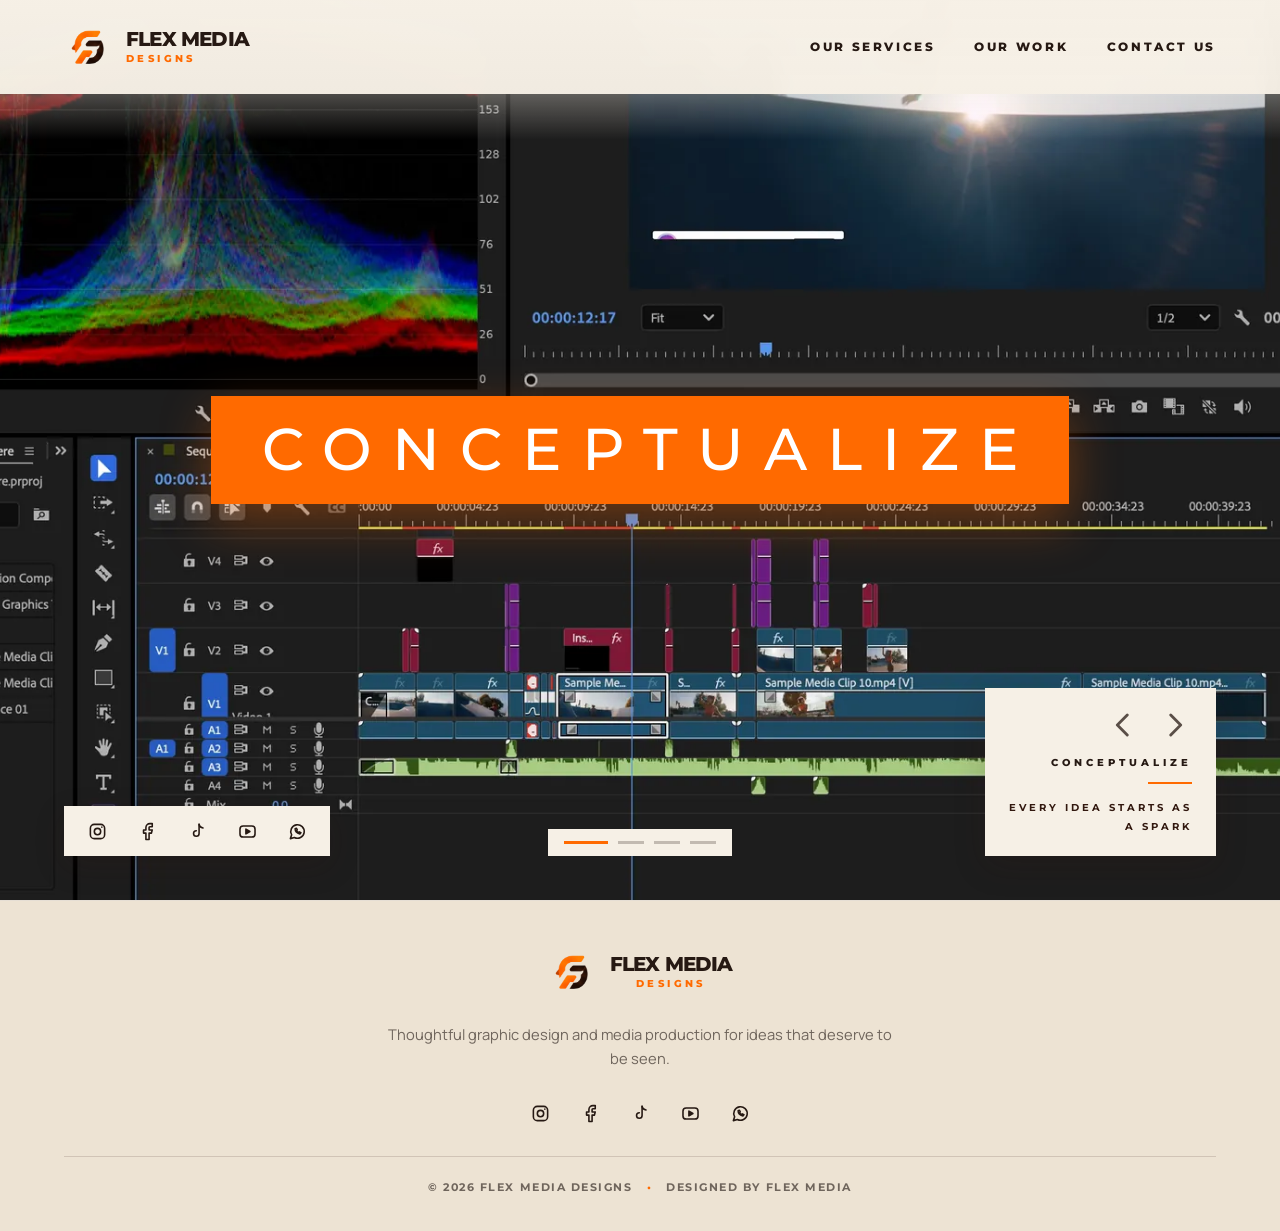
==== index.html @ 923c6bfa "Add files via upload" ====
<!doctype html>
<html lang="en"><head><meta charset="utf-8"><meta name="viewport" content="width=device-width,initial-scale=1"><meta name="theme-color" content="#14100e">
<title>FLEX MEDIA DESIGNS — Graphic Design & Media Production</title><meta name="description" content="Creative graphic design and media production by FLEX MEDIA DESIGNS. Flyers, posters, logos, packaging, video and photography."><meta property="og:title" content="FLEX MEDIA DESIGNS — Graphic Design & Media Production"><meta property="og:description" content="Creative graphic design and media production by FLEX MEDIA DESIGNS. Flyers, posters, logos, packaging, video and photography."><meta property="og:type" content="website">
<link rel="icon" href="assets/images/flex-media-logo.webp" type="image/webp">
<link rel="preconnect" href="https://fonts.googleapis.com"><link rel="preconnect" href="https://fonts.gstatic.com" crossorigin>
<link href="https://fonts.googleapis.com/css2?family=Manrope:wght@300;400;600;700&family=Montserrat:wght@300;500;600;700;800;900&display=swap" rel="stylesheet">
<link rel="stylesheet" href="css/site.css"></head><body>
<header class="site-header"><a class="brand" href="index.html" aria-label="FLEX MEDIA DESIGNS home"><img src="assets/images/flex-media-logo.webp" alt="" width="50" height="50"><span class="brand-name">Flex Media<b>Designs</b></span></a>
<button class="burger" aria-label="Menu" aria-expanded="false"><span></span><span></span><span></span></button><nav class="nav" aria-label="Main"><a href="our-services.html">Our Services</a><a href="our-work.html">Our Work</a><a href="contact-us.html">Contact Us</a></nav></header>
<main><section class="hero" aria-label="Welcome">
<div class="word-wrap"><h1 class="word">CONCEPTUALIZE</h1></div>
<div class="socials"><a href="https://www.instagram.com/salasia769/" target="_blank" rel="noopener noreferrer" aria-label="Instagram"><svg viewBox="0 0 24 24" fill="none" stroke="currentColor" stroke-width="2" stroke-linecap="round" stroke-linejoin="round"><rect x="3" y="3" width="18" height="18" rx="5"/><circle cx="12" cy="12" r="4"/><circle cx="17.5" cy="6.5" r="1" fill="currentColor" stroke="none"/></svg></a><a href="https://www.facebook.com/share/1G5sG8GXUS/" target="_blank" rel="noopener noreferrer" aria-label="Facebook"><svg viewBox="0 0 24 24" fill="none" stroke="currentColor" stroke-width="2" stroke-linecap="round" stroke-linejoin="round"><path d="M18 2h-3a5 5 0 0 0-5 5v3H7v4h3v8h4v-8h3l1-4h-4V7a1 1 0 0 1 1-1h3z"/></svg></a><a href="https://www.tiktok.com/@thee_flexor" target="_blank" rel="noopener noreferrer" aria-label="TikTok"><svg viewBox="0 0 24 24" fill="none" stroke="currentColor" stroke-width="2" stroke-linecap="round" stroke-linejoin="round"><path d="M14 3v11.5a3.5 3.5 0 1 1-3.5-3.5"/><path d="M14 3c.4 2.6 2.1 4.2 5 4.5"/></svg></a><a href="https://youtube.com/@flexmedia_ke" target="_blank" rel="noopener noreferrer" aria-label="YouTube"><svg viewBox="0 0 24 24" fill="none" stroke="currentColor" stroke-width="2" stroke-linecap="round" stroke-linejoin="round"><rect x="2.5" y="5" width="19" height="14" rx="4"/><path d="M10 9l5 3-5 3z" fill="currentColor"/></svg></a><a href="https://wa.me/254724660864" target="_blank" rel="noopener noreferrer" aria-label="WhatsApp"><svg viewBox="0 0 24 24" fill="none" stroke="currentColor" stroke-width="2" stroke-linecap="round" stroke-linejoin="round"><path d="M3 21l1.6-4.8A8.5 8.5 0 1 1 8 19.5z"/><path d="M9 8.5c0 3 2.5 5.5 6 6.5l1.3-1.5-2-1-1 .8c-1-.4-2-1.4-2.4-2.4l.8-1-1-2z"/></svg></a></div><div class="dots" aria-hidden="true"></div>
<div class="hero-cap"><div class="arrows"><button id="prev" aria-label="Previous"><svg viewBox="0 0 24 24" fill="none" stroke="currentColor" stroke-width="2" stroke-linecap="round" stroke-linejoin="round"><path d="M15 5l-7 7 7 7"/></svg></button><button id="next" aria-label="Next"><svg viewBox="0 0 24 24" fill="none" stroke="currentColor" stroke-width="2" stroke-linecap="round" stroke-linejoin="round"><path d="M9 5l7 7-7 7"/></svg></button></div>
<small id="cur">CONCEPTUALIZE</small><hr><p id="tag">Every idea starts as a spark</p></div></section></main>
<footer class="site-footer"><a class="brand" href="index.html"><img src="assets/images/flex-media-logo.webp" alt="" width="50" height="50"><span class="brand-name">Flex Media<b>Designs</b></span></a>
<p>Thoughtful graphic design and media production for ideas that deserve to be seen.</p><div class="socials"><a href="https://www.instagram.com/salasia769/" target="_blank" rel="noopener noreferrer" aria-label="Instagram"><svg viewBox="0 0 24 24" fill="none" stroke="currentColor" stroke-width="2" stroke-linecap="round" stroke-linejoin="round"><rect x="3" y="3" width="18" height="18" rx="5"/><circle cx="12" cy="12" r="4"/><circle cx="17.5" cy="6.5" r="1" fill="currentColor" stroke="none"/></svg></a><a href="https://www.facebook.com/share/1G5sG8GXUS/" target="_blank" rel="noopener noreferrer" aria-label="Facebook"><svg viewBox="0 0 24 24" fill="none" stroke="currentColor" stroke-width="2" stroke-linecap="round" stroke-linejoin="round"><path d="M18 2h-3a5 5 0 0 0-5 5v3H7v4h3v8h4v-8h3l1-4h-4V7a1 1 0 0 1 1-1h3z"/></svg></a><a href="https://www.tiktok.com/@thee_flexor" target="_blank" rel="noopener noreferrer" aria-label="TikTok"><svg viewBox="0 0 24 24" fill="none" stroke="currentColor" stroke-width="2" stroke-linecap="round" stroke-linejoin="round"><path d="M14 3v11.5a3.5 3.5 0 1 1-3.5-3.5"/><path d="M14 3c.4 2.6 2.1 4.2 5 4.5"/></svg></a><a href="https://youtube.com/@flexmedia_ke" target="_blank" rel="noopener noreferrer" aria-label="YouTube"><svg viewBox="0 0 24 24" fill="none" stroke="currentColor" stroke-width="2" stroke-linecap="round" stroke-linejoin="round"><rect x="2.5" y="5" width="19" height="14" rx="4"/><path d="M10 9l5 3-5 3z" fill="currentColor"/></svg></a><a href="https://wa.me/254724660864" target="_blank" rel="noopener noreferrer" aria-label="WhatsApp"><svg viewBox="0 0 24 24" fill="none" stroke="currentColor" stroke-width="2" stroke-linecap="round" stroke-linejoin="round"><path d="M3 21l1.6-4.8A8.5 8.5 0 1 1 8 19.5z"/><path d="M9 8.5c0 3 2.5 5.5 6 6.5l1.3-1.5-2-1-1 .8c-1-.4-2-1.4-2.4-2.4l.8-1-1-2z"/></svg></a></div>
<div class="fb"><span>© <span id="yr"></span> FLEX MEDIA DESIGNS</span><span>Designed By FLEX MEDIA</span></div></footer>
<script src="js/work-config.js"></script><script src="js/hero-config.js"></script><script src="js/site.js"></script></body></html>
---- css/site.css ----
/* FLEX MEDIA DESIGNS - cream theme. Colours and fonts are the variables just below. */
:root{--orange:#FF6A00;--cream:#F6F0E6;--cream2:#EDE3D3;--soft:#FFFDF8;--ink:#261913;--brown:#32180F;--muted:#6f655c;--border:#E5DED4;--dark:#1C100C;
--font:Montserrat,Manrope,"Segoe UI",Arial,sans-serif;--body:Manrope,"Segoe UI",Arial,sans-serif;--pad:clamp(20px,5vw,72px)}
*{box-sizing:border-box;margin:0;padding:0}html{scroll-behavior:smooth;-webkit-text-size-adjust:100%}
body{font-family:var(--body);background:var(--cream);color:var(--ink);line-height:1.6;overflow-x:hidden}
img{display:block;max-width:100%}a{color:inherit;text-decoration:none}button{font:inherit;cursor:pointer}
:focus-visible{outline:2px solid var(--orange);outline-offset:3px}
/* header */
.site-header{position:fixed;inset:0 0 auto 0;z-index:80;display:flex;align-items:center;justify-content:space-between;padding:22px var(--pad);background:rgba(246,240,230,.97);backdrop-filter:blur(10px);transition:padding .35s,box-shadow .35s}
.site-header::before{content:"";position:absolute;inset:0 0 -46px;background:linear-gradient(rgba(246,240,230,.94),rgba(246,240,230,0));z-index:-1;pointer-events:none;transition:opacity .3s}
.site-header.scrolled{padding-block:14px;box-shadow:0 6px 24px rgba(50,24,15,.12)}
.brand{display:inline-flex;align-items:center;gap:12px}.brand img{width:50px;height:50px;object-fit:contain}
.brand-name{font:800 20px/1.05 var(--font);letter-spacing:-.04em;text-transform:uppercase;color:var(--ink)}.brand-name b{color:var(--orange);display:block;font-weight:800;letter-spacing:.34em;font-size:10px;margin-top:4px}
.nav{display:flex;gap:clamp(18px,3vw,44px)}
.nav a{font:800 12px/1 var(--font);letter-spacing:.22em;text-transform:uppercase;padding:8px 0;position:relative;color:var(--ink)}
.nav a::after{content:"";position:absolute;left:0;bottom:0;height:2px;width:0;background:var(--orange);transition:width .3s}
.nav a:hover::after,.nav a.on::after{width:100%}.nav a.on{color:var(--orange)}
.burger{display:none;background:none;border:0;width:44px;height:44px;position:relative;z-index:95}
.burger span{position:absolute;left:10px;right:10px;height:2px;background:var(--ink);transition:.3s}.burger span:nth-child(1){top:16px}.burger span:nth-child(2){top:22px}.burger span:nth-child(3){top:28px}
.menu-open .burger span:nth-child(1){top:22px;transform:rotate(45deg)}.menu-open .burger span:nth-child(2){opacity:0}.menu-open .burger span:nth-child(3){top:22px;transform:rotate(-45deg)}
/* hero */
.hero{position:relative;height:100vh;height:100svh;min-height:520px;overflow:hidden;background:var(--cream2)}
.slide{position:absolute;inset:0;background-size:cover;background-position:center;opacity:0;transform:scale(1.08);transition:opacity 1.4s ease,transform 9s ease-out}
.slide.on{opacity:1;transform:scale(1)}
.word-wrap{position:absolute;inset:0;display:grid;place-items:center;z-index:5;pointer-events:none;padding:0 var(--pad)}
.word{background:var(--orange);color:#fff;font:500 clamp(1.25rem,5.2vw,3.7rem)/1 var(--font);letter-spacing:.34em;padding:.42em .5em .42em .85em;text-transform:uppercase;box-shadow:0 18px 50px rgba(255,106,0,.35);animation:wordIn .9s cubic-bezier(.2,.8,.2,1) both;max-width:100%}
@keyframes wordIn{from{opacity:0;transform:translateY(24px)}to{opacity:1;transform:none}}
.hero-cap{position:absolute;right:var(--pad);bottom:44px;z-index:6;text-align:right;max-width:280px;background:var(--cream);padding:20px 24px;box-shadow:0 10px 30px rgba(50,24,15,.18)}
.arrows{display:flex;gap:18px;justify-content:flex-end;margin-bottom:16px}.arrows button{background:none;border:0;color:var(--ink);width:34px;height:34px;opacity:.75;transition:.2s}.arrows button:hover{opacity:1;color:var(--orange);transform:scale(1.15)}
.hero-cap small{display:block;font:800 10px/1 var(--font);letter-spacing:.4em;color:var(--ink);text-transform:uppercase}
.hero-cap hr{width:44px;border:0;border-top:2px solid var(--orange);margin:14px 0 14px auto}.hero-cap p{font:700 10px/1.9 var(--font);letter-spacing:.3em;text-transform:uppercase;color:var(--brown)}
.socials{display:flex;gap:16px;align-items:center}.socials a{width:34px;height:34px;display:grid;place-items:center;border-radius:50%;color:var(--ink);transition:.25s}.socials a:hover{color:var(--orange);transform:translateY(-3px)}.socials svg{width:19px;height:19px}
.hero .socials{position:absolute;left:var(--pad);bottom:44px;z-index:6;background:var(--cream);padding:8px 16px;box-shadow:0 10px 30px rgba(50,24,15,.18)}
.dots{position:absolute;left:50%;bottom:44px;transform:translateX(-50%);display:flex;gap:10px;z-index:6;background:var(--cream);padding:12px 16px}.dots i{width:26px;height:3px;background:rgba(38,25,19,.25);transition:.4s}.dots i.on{background:var(--orange);width:44px}
/* inner pages */
.page-hero{padding:170px var(--pad) 70px;background:radial-gradient(900px 400px at 85% 0,rgba(255,106,0,.16),transparent 70%),linear-gradient(180deg,var(--cream2),var(--cream))}
.eyebrow{font:800 11px/1 var(--font);letter-spacing:.34em;color:var(--orange);text-transform:uppercase;margin-bottom:18px;display:block}
h1,h2,h3{font-family:var(--font);text-transform:uppercase;letter-spacing:-.02em;line-height:1.05;color:var(--ink)}
.page-hero h1{font-size:clamp(2.3rem,6vw,4.6rem);font-weight:800}.page-hero h1::after,.rule::after{content:"";display:block;width:70px;height:3px;background:var(--orange);margin-top:22px}
.page-hero p{max-width:640px;margin-top:22px;font-size:clamp(1rem,1.6vw,1.25rem);font-weight:400;color:var(--muted)}
.section{padding:70px var(--pad)}
.btn{display:inline-flex;align-items:center;gap:10px;background:var(--orange);color:#fff;border:2px solid var(--orange);font:800 12px/1 var(--font);letter-spacing:.14em;text-transform:uppercase;padding:16px 26px;transition:.25s;position:relative}
.btn:hover{background:var(--brown);border-color:var(--brown);color:#fff;transform:translateY(-2px);box-shadow:0 10px 26px rgba(50,24,15,.25)}.btn.ghost{background:transparent;border-color:var(--ink);color:var(--ink)}.btn.ghost:hover{border-color:var(--orange);color:var(--orange);background:transparent;box-shadow:none}
/* services */
.svc-grid{display:grid;grid-template-columns:repeat(auto-fill,minmax(290px,1fr));gap:26px;max-width:1300px;margin:0 auto}
.svc{background:var(--soft);border:1px solid var(--border);overflow:hidden;display:flex;flex-direction:column;transition:.35s;box-shadow:0 6px 18px rgba(50,24,15,.06)}.svc:hover{transform:translateY(-8px);border-color:var(--orange);box-shadow:0 24px 46px rgba(50,24,15,.16)}
.svc .ph{aspect-ratio:4/3;overflow:hidden;position:relative;background:var(--cream2)}.svc .ph img{width:100%;height:100%;object-fit:cover;object-position:top;transition:.7s}.svc:hover .ph img{transform:scale(1.07)}
.svc .no{position:absolute;left:0;top:0;background:var(--orange);color:#fff;font:800 12px/1 var(--font);letter-spacing:.1em;padding:10px 14px}
.svc .bd{padding:24px 24px 26px;display:flex;flex-direction:column;gap:10px;flex:1}.svc h3{font-size:1.15rem;font-weight:800}.svc p{color:var(--muted);font-size:.95rem;flex:1}
.svc a.more{font:800 11px/1 var(--font);letter-spacing:.2em;text-transform:uppercase;color:var(--orange);margin-top:8px}.svc a.more:hover{color:var(--brown)}
.cta-band{margin:30px var(--pad) 80px;padding:46px;background:linear-gradient(120deg,var(--orange),#c24a00);display:flex;gap:24px;justify-content:space-between;align-items:center;flex-wrap:wrap;max-width:1300px;margin-inline:auto}
.cta-band h2{font-size:clamp(1.4rem,3vw,2.2rem);color:#fff}.cta-band .btn{background:var(--cream);border-color:var(--cream);color:var(--orange)}.cta-band .btn:hover{background:var(--brown);border-color:var(--brown);color:#fff}
/* work panels (text sits on photos, so it stays light) */
.panels{--s:6vw;display:flex;height:100vh;height:100svh;min-height:560px;max-height:820px;background:var(--cream);overflow:hidden}
.panel{position:relative;flex:none;width:calc((100% + 3 * var(--s)) / 4);margin-left:calc(-1 * var(--s));overflow:hidden;clip-path:polygon(var(--s) 0,100% 0,calc(100% - var(--s)) 100%,0 100%);display:flex;flex-direction:column;justify-content:flex-end;padding:0 calc(var(--s) + 14px) 40px 34px;color:var(--ink)}
.panel:first-child{margin-left:0;clip-path:polygon(0 0,100% 0,calc(100% - var(--s)) 100%,0 100%)}.panel:last-child{clip-path:polygon(var(--s) 0,100% 0,100% 100%,0 100%)}
.panel .bg{position:absolute;inset:-2%;background-size:cover;background-position:center top;transition:transform .9s}.panel:hover .bg{transform:scale(1.08)}
.panel::after{content:"";position:absolute;left:0;right:0;bottom:0;height:255px;background:var(--cream)}
.panel>*:not(.bg){position:relative;z-index:2}.panel h2{color:var(--ink);font-weight:900;font-size:clamp(1.5rem,3.3vw,3rem);letter-spacing:-.06em;line-height:.95}
.panel .cnt{font:700 11px/1 var(--font);letter-spacing:.26em;color:#c24a00;text-transform:uppercase;margin:12px 0 18px}.panel .btn{align-self:flex-start;padding:15px 22px}
.work-intro{max-width:900px;margin:0 auto;padding:80px var(--pad)}.work-intro h2{font-size:clamp(2rem,4vw,3rem)}.work-intro p{font-size:clamp(1.15rem,2.2vw,1.7rem);font-weight:400;margin-top:34px;color:var(--brown);line-height:1.5}
/* gallery */
.chips{display:flex;gap:10px;flex-wrap:wrap;max-width:1400px;margin:0 auto 34px}.chips button{background:var(--soft);color:var(--ink);border:1.5px solid var(--border);padding:11px 20px;font:800 11px/1 var(--font);letter-spacing:.16em;text-transform:uppercase;transition:.25s}
.chips button:hover{border-color:var(--orange);color:var(--orange)}.chips button.on{background:var(--orange);border-color:var(--orange);color:#fff}
.masonry{columns:4 260px;column-gap:20px;max-width:1400px;margin:0 auto}.tile{break-inside:avoid;margin-bottom:20px;position:relative;overflow:hidden;cursor:zoom-in;background:var(--soft);border:0;display:block;width:100%;padding:0;text-align:left;animation:fade .6s both;box-shadow:0 6px 18px rgba(50,24,15,.1)}
@keyframes fade{from{opacity:0;transform:translateY(18px)}to{opacity:1;transform:none}}
.tile img{width:100%;height:auto;transition:.6s}.tile:hover img{transform:scale(1.05)}
.tile .cap{position:absolute;inset:auto 0 0 0;padding:12px 16px;background:var(--cream);color:var(--ink);font:800 11px/1.3 var(--font);letter-spacing:.1em;text-transform:uppercase;opacity:0;transform:translateY(10px);transition:.35s}.tile:hover .cap,.tile:focus-visible .cap{opacity:1;transform:none}.cap em{display:block;color:var(--orange);font-style:normal;font-size:9px;letter-spacing:.24em;margin-top:5px}
.empty{text-align:center;color:var(--muted);padding:60px 0}
.lb{position:fixed;inset:0;z-index:200;background:rgba(246,240,230,.97);display:none;align-items:center;justify-content:center;flex-direction:column;padding:60px 16px 30px}.lb.open{display:flex}
.lb img{max-width:min(94vw,1100px);max-height:76vh;object-fit:contain;box-shadow:0 20px 60px rgba(50,24,15,.3)}.lb .t{margin-top:18px;text-align:center;font:800 13px/1.4 var(--font);letter-spacing:.14em;text-transform:uppercase;color:var(--ink)}.lb .t em{display:block;color:var(--orange);font-style:normal;font-size:10px;letter-spacing:.28em;margin-top:6px}
.lb button{position:absolute;background:var(--ink);border:0;color:#fff;width:48px;height:48px;font-size:26px;transition:.2s}.lb button:hover{background:var(--orange)}.lb .x{top:14px;right:14px}.lb .pv{left:14px;top:50%}.lb .nx{right:14px;top:50%}.lb .ord{margin-top:16px;position:static;width:auto;height:auto;padding:14px 22px;background:var(--orange);color:#fff;font:800 11px/1 var(--font);letter-spacing:.14em;text-transform:uppercase}
/* contact */
.contact{display:grid;grid-template-columns:minmax(0,5fr) minmax(0,7fr);gap:clamp(28px,5vw,70px);max-width:1250px;margin:0 auto}
.info{display:grid;gap:16px;align-content:start}.card{display:flex;gap:18px;align-items:center;padding:22px;background:var(--soft);border:1px solid var(--border);transition:.3s;box-shadow:0 6px 18px rgba(50,24,15,.05)}a.card:hover{border-color:var(--orange);transform:translateX(6px)}
.card .ic{flex:none;width:48px;height:48px;background:var(--orange);color:#fff;display:grid;place-items:center}.card svg{width:22px;height:22px}.card small{display:block;font:800 10px/1 var(--font);letter-spacing:.26em;color:var(--orange);text-transform:uppercase;margin-bottom:6px}.card b{font:700 .95rem var(--font);overflow-wrap:anywhere;color:var(--ink)}
.form{background:var(--soft);border:1px solid var(--border);padding:clamp(22px,4vw,44px);display:grid;gap:20px;box-shadow:0 14px 40px rgba(50,24,15,.08)}
.l{font:800 11px/1 var(--font);letter-spacing:.2em;text-transform:uppercase;color:var(--ink);display:block;margin-bottom:9px}
.form input[type=text],.form input[type=email],.form input[type=tel],.form textarea{width:100%;background:#fff;border:1.5px solid var(--border);color:var(--ink);padding:15px 16px;font:inherit;transition:.25s}.form input:focus,.form textarea:focus{border-color:var(--orange);outline:0;box-shadow:0 0 0 3px rgba(255,106,0,.18)}
.two{display:grid;grid-template-columns:1fr 1fr;gap:18px}.sv{display:flex;flex-wrap:wrap;gap:9px}.sv label{cursor:pointer}.sv input{position:absolute;opacity:0}
.sv span{display:block;padding:10px 15px;border:1.5px solid var(--border);background:#fff;color:var(--ink);font:700 11px/1.2 var(--font);letter-spacing:.06em;transition:.2s}.sv input:checked+span{background:var(--orange);border-color:var(--orange);color:#fff}.sv input:focus-visible+span{outline:2px solid var(--ink)}.sv span:hover{border-color:var(--orange)}
.actions{display:flex;gap:12px;flex-wrap:wrap}.status{min-height:1.4em;font-size:.9rem;color:#c24a00;font-weight:700}.note{font-size:.85rem;color:var(--muted)}
.sub{font-size:clamp(1.3rem,2.4vw,1.8rem);margin:0 0 22px}.sub::after{content:"";display:block;width:50px;height:3px;background:var(--orange);margin-top:14px}
.cgrid{display:grid;grid-template-columns:repeat(auto-fit,minmax(260px,1fr));gap:16px;max-width:1250px;margin:0 auto 56px}.cwrap{max-width:1250px;margin:0 auto}
.corr{max-width:1250px;margin:60px auto 0;padding:28px;background:var(--soft);border-left:4px solid var(--orange)}.corr h2{font-size:1.1rem;margin-bottom:8px}.corr p{color:var(--muted)}
/* footer */
.site-footer{border-top:1px solid var(--border);padding:46px var(--pad) 34px;background:var(--cream2);display:grid;gap:26px;justify-items:center;text-align:center}
.site-footer p{max-width:520px;color:var(--muted);font-size:.92rem}.fb{display:flex;gap:14px;flex-wrap:wrap;width:100%;max-width:1250px;border-top:1px solid rgba(50,24,15,.15);padding-top:22px;font:700 11px/1.6 var(--font);letter-spacing:.14em;text-transform:uppercase;color:var(--muted);justify-content:center}
.fb span+span::before{content:"•";margin-right:14px;color:var(--orange)}
.reveal{opacity:0;transform:translateY(28px);transition:.8s cubic-bezier(.2,.7,.2,1)}.reveal.in{opacity:1;transform:none}
@media(max-width:900px){
 .burger{display:block}.nav{position:fixed;inset:0;background:rgba(246,240,230,.98);flex-direction:column;justify-content:center;align-items:center;gap:30px;opacity:0;visibility:hidden;transition:.35s;z-index:90}.nav a{font-size:18px}.menu-open .nav{opacity:1;visibility:visible}
 .panels{flex-direction:column;height:auto;max-height:none}.panel,.panel:first-child,.panel:last-child{width:100%;margin:0;height:470px;clip-path:polygon(0 0,100% 0,100% calc(100% - 28px),0 100%);padding:0 24px 44px}.panel:last-child{clip-path:none;height:450px}.panel+.panel{margin-top:-28px;padding-top:28px;clip-path:polygon(0 28px,100% 0,100% calc(100% - 28px),0 100%)}.panel:last-child{clip-path:polygon(0 28px,100% 0,100% 100%,0 100%)}
 .panel::after{height:205px}
 .contact{grid-template-columns:1fr}.hero-cap{bottom:90px}.hero .socials{bottom:26px}.dots{bottom:30px;left:var(--pad);transform:none}.word{letter-spacing:.2em}
}
@media(max-width:560px){.two{grid-template-columns:1fr}.brand-name{font-size:16px}.brand img{width:42px;height:42px}.hero-cap{display:none}.masonry{columns:2 150px;column-gap:12px}.tile{margin-bottom:12px}}
@media(prefers-reduced-motion:reduce){*{animation:none!important;transition:none!important}.reveal{opacity:1;transform:none}}
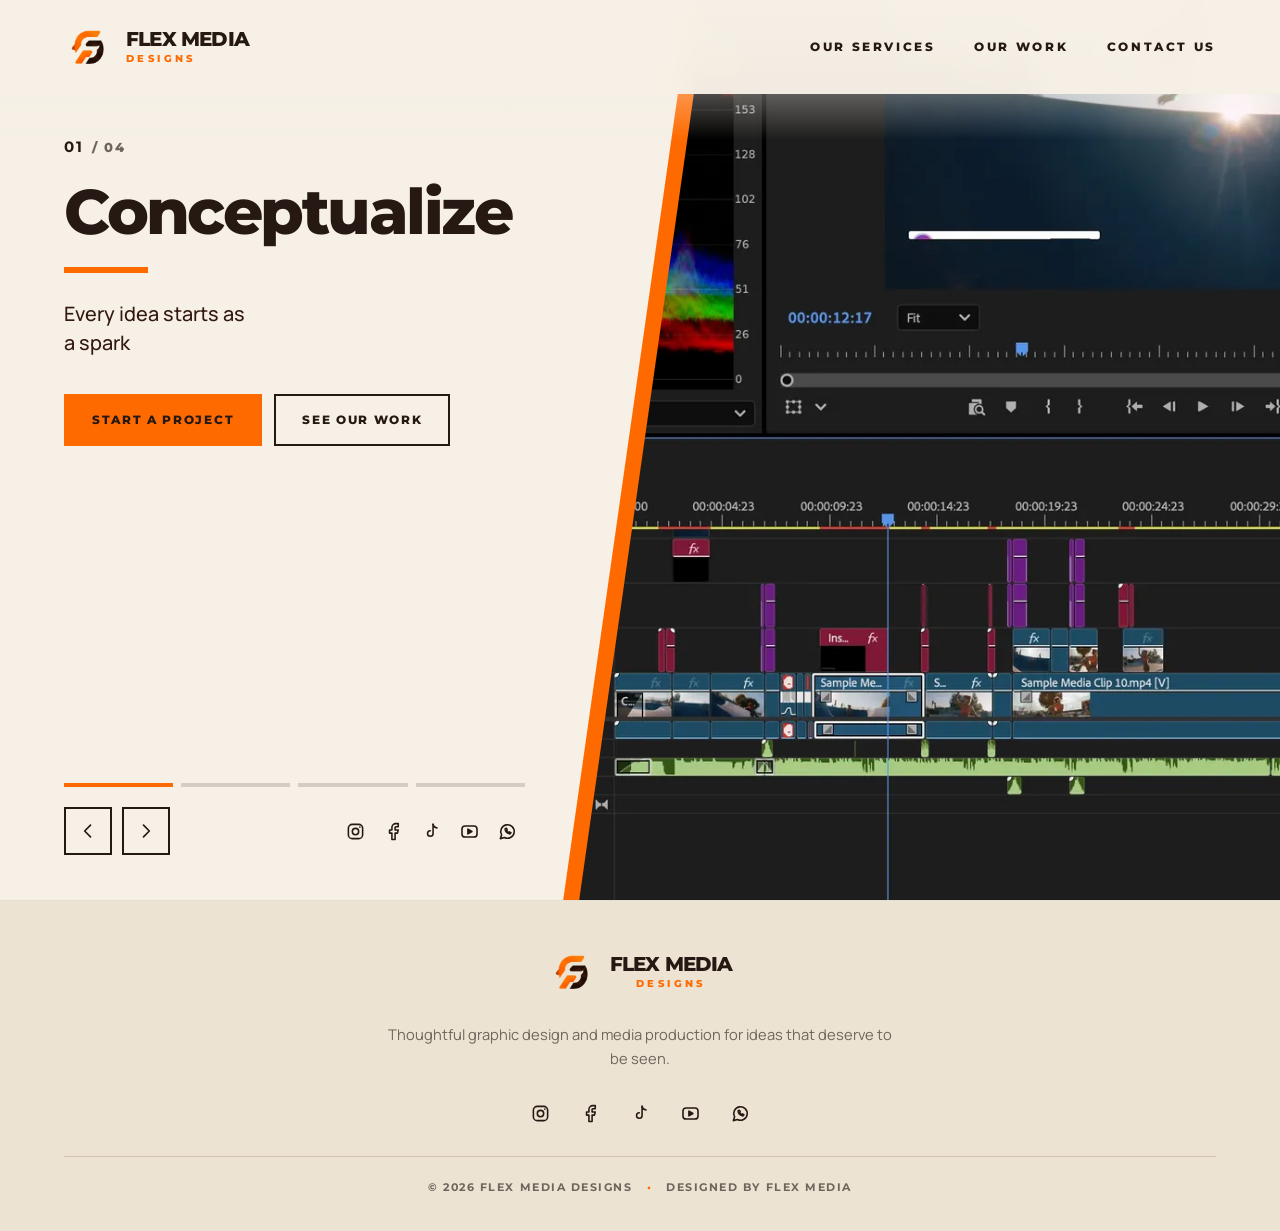
==== commit 30558fe9: "Add files via upload" ====
--- a/index.html
+++ b/index.html
@@ -4,15 +4,27 @@
 <link rel="icon" href="assets/images/flex-media-logo.webp" type="image/webp">
 <link rel="preconnect" href="https://fonts.googleapis.com"><link rel="preconnect" href="https://fonts.gstatic.com" crossorigin>
 <link href="https://fonts.googleapis.com/css2?family=Manrope:wght@300;400;600;700&family=Montserrat:wght@300;500;600;700;800;900&display=swap" rel="stylesheet">
-<link rel="stylesheet" href="css/site.css"></head><body>
+<link rel="stylesheet" href="css/site.css"><link rel="stylesheet" href="css/home.css"></head><body>
 <header class="site-header"><a class="brand" href="index.html" aria-label="FLEX MEDIA DESIGNS home"><img src="assets/images/flex-media-logo.webp" alt="" width="50" height="50"><span class="brand-name">Flex Media<b>Designs</b></span></a>
 <button class="burger" aria-label="Menu" aria-expanded="false"><span></span><span></span><span></span></button><nav class="nav" aria-label="Main"><a href="our-services.html">Our Services</a><a href="our-work.html">Our Work</a><a href="contact-us.html">Contact Us</a></nav></header>
 <main><section class="hero" aria-label="Welcome">
+<div class="edge" aria-hidden="true"></div>
+<div class="sheet">
+<div class="copy">
+<p class="count" aria-hidden="true"><b id="n">01</b><span id="t">/ 04</span></p>
 <div class="word-wrap"><h1 class="word">CONCEPTUALIZE</h1></div>
-<div class="socials"><a href="https://www.instagram.com/salasia769/" target="_blank" rel="noopener noreferrer" aria-label="Instagram"><svg viewBox="0 0 24 24" fill="none" stroke="currentColor" stroke-width="2" stroke-linecap="round" stroke-linejoin="round"><rect x="3" y="3" width="18" height="18" rx="5"/><circle cx="12" cy="12" r="4"/><circle cx="17.5" cy="6.5" r="1" fill="currentColor" stroke="none"/></svg></a><a href="https://www.facebook.com/share/1G5sG8GXUS/" target="_blank" rel="noopener noreferrer" aria-label="Facebook"><svg viewBox="0 0 24 24" fill="none" stroke="currentColor" stroke-width="2" stroke-linecap="round" stroke-linejoin="round"><path d="M18 2h-3a5 5 0 0 0-5 5v3H7v4h3v8h4v-8h3l1-4h-4V7a1 1 0 0 1 1-1h3z"/></svg></a><a href="https://www.tiktok.com/@thee_flexor" target="_blank" rel="noopener noreferrer" aria-label="TikTok"><svg viewBox="0 0 24 24" fill="none" stroke="currentColor" stroke-width="2" stroke-linecap="round" stroke-linejoin="round"><path d="M14 3v11.5a3.5 3.5 0 1 1-3.5-3.5"/><path d="M14 3c.4 2.6 2.1 4.2 5 4.5"/></svg></a><a href="https://youtube.com/@flexmedia_ke" target="_blank" rel="noopener noreferrer" aria-label="YouTube"><svg viewBox="0 0 24 24" fill="none" stroke="currentColor" stroke-width="2" stroke-linecap="round" stroke-linejoin="round"><rect x="2.5" y="5" width="19" height="14" rx="4"/><path d="M10 9l5 3-5 3z" fill="currentColor"/></svg></a><a href="https://wa.me/254724660864" target="_blank" rel="noopener noreferrer" aria-label="WhatsApp"><svg viewBox="0 0 24 24" fill="none" stroke="currentColor" stroke-width="2" stroke-linecap="round" stroke-linejoin="round"><path d="M3 21l1.6-4.8A8.5 8.5 0 1 1 8 19.5z"/><path d="M9 8.5c0 3 2.5 5.5 6 6.5l1.3-1.5-2-1-1 .8c-1-.4-2-1.4-2.4-2.4l.8-1-1-2z"/></svg></a></div><div class="dots" aria-hidden="true"></div>
-<div class="hero-cap"><div class="arrows"><button id="prev" aria-label="Previous"><svg viewBox="0 0 24 24" fill="none" stroke="currentColor" stroke-width="2" stroke-linecap="round" stroke-linejoin="round"><path d="M15 5l-7 7 7 7"/></svg></button><button id="next" aria-label="Next"><svg viewBox="0 0 24 24" fill="none" stroke="currentColor" stroke-width="2" stroke-linecap="round" stroke-linejoin="round"><path d="M9 5l7 7-7 7"/></svg></button></div>
-<small id="cur">CONCEPTUALIZE</small><hr><p id="tag">Every idea starts as a spark</p></div></section></main>
+<p id="tag">Every idea starts as a spark</p>
+<div class="cta"><a class="go" href="contact-us.html">Start a project</a><a class="go line" href="our-work.html">See our work</a></div>
+</div>
+<div class="ctrl">
+<div class="dots" aria-hidden="true"></div>
+<div class="row"><div class="arrows"><button id="prev" aria-label="Previous slide"><svg viewBox="0 0 24 24" fill="none" stroke="currentColor" stroke-width="2" stroke-linecap="round" stroke-linejoin="round"><path d="M15 5l-7 7 7 7"/></svg></button><button id="next" aria-label="Next slide"><svg viewBox="0 0 24 24" fill="none" stroke="currentColor" stroke-width="2" stroke-linecap="round" stroke-linejoin="round"><path d="M9 5l7 7-7 7"/></svg></button></div>
+<div class="socials"><a href="https://www.instagram.com/salasia769/" target="_blank" rel="noopener noreferrer" aria-label="Instagram"><svg viewBox="0 0 24 24" fill="none" stroke="currentColor" stroke-width="2" stroke-linecap="round" stroke-linejoin="round"><rect x="3" y="3" width="18" height="18" rx="5"/><circle cx="12" cy="12" r="4"/><circle cx="17.5" cy="6.5" r="1" fill="currentColor" stroke="none"/></svg></a><a href="https://www.facebook.com/share/1G5sG8GXUS/" target="_blank" rel="noopener noreferrer" aria-label="Facebook"><svg viewBox="0 0 24 24" fill="none" stroke="currentColor" stroke-width="2" stroke-linecap="round" stroke-linejoin="round"><path d="M18 2h-3a5 5 0 0 0-5 5v3H7v4h3v8h4v-8h3l1-4h-4V7a1 1 0 0 1 1-1h3z"/></svg></a><a href="https://www.tiktok.com/@thee_flexor" target="_blank" rel="noopener noreferrer" aria-label="TikTok"><svg viewBox="0 0 24 24" fill="none" stroke="currentColor" stroke-width="2" stroke-linecap="round" stroke-linejoin="round"><path d="M14 3v11.5a3.5 3.5 0 1 1-3.5-3.5"/><path d="M14 3c.4 2.6 2.1 4.2 5 4.5"/></svg></a><a href="https://youtube.com/@flexmedia_ke" target="_blank" rel="noopener noreferrer" aria-label="YouTube"><svg viewBox="0 0 24 24" fill="none" stroke="currentColor" stroke-width="2" stroke-linecap="round" stroke-linejoin="round"><rect x="2.5" y="5" width="19" height="14" rx="4"/><path d="M10 9l5 3-5 3z" fill="currentColor"/></svg></a><a href="https://wa.me/254724660864" target="_blank" rel="noopener noreferrer" aria-label="WhatsApp"><svg viewBox="0 0 24 24" fill="none" stroke="currentColor" stroke-width="2" stroke-linecap="round" stroke-linejoin="round"><path d="M3 21l1.6-4.8A8.5 8.5 0 1 1 8 19.5z"/><path d="M9 8.5c0 3 2.5 5.5 6 6.5l1.3-1.5-2-1-1 .8c-1-.4-2-1.4-2.4-2.4l.8-1-1-2z"/></svg></a></div></div>
+</div>
+<small id="cur" class="sr">CONCEPTUALIZE</small>
+</div>
+</section></main>
 <footer class="site-footer"><a class="brand" href="index.html"><img src="assets/images/flex-media-logo.webp" alt="" width="50" height="50"><span class="brand-name">Flex Media<b>Designs</b></span></a>
 <p>Thoughtful graphic design and media production for ideas that deserve to be seen.</p><div class="socials"><a href="https://www.instagram.com/salasia769/" target="_blank" rel="noopener noreferrer" aria-label="Instagram"><svg viewBox="0 0 24 24" fill="none" stroke="currentColor" stroke-width="2" stroke-linecap="round" stroke-linejoin="round"><rect x="3" y="3" width="18" height="18" rx="5"/><circle cx="12" cy="12" r="4"/><circle cx="17.5" cy="6.5" r="1" fill="currentColor" stroke="none"/></svg></a><a href="https://www.facebook.com/share/1G5sG8GXUS/" target="_blank" rel="noopener noreferrer" aria-label="Facebook"><svg viewBox="0 0 24 24" fill="none" stroke="currentColor" stroke-width="2" stroke-linecap="round" stroke-linejoin="round"><path d="M18 2h-3a5 5 0 0 0-5 5v3H7v4h3v8h4v-8h3l1-4h-4V7a1 1 0 0 1 1-1h3z"/></svg></a><a href="https://www.tiktok.com/@thee_flexor" target="_blank" rel="noopener noreferrer" aria-label="TikTok"><svg viewBox="0 0 24 24" fill="none" stroke="currentColor" stroke-width="2" stroke-linecap="round" stroke-linejoin="round"><path d="M14 3v11.5a3.5 3.5 0 1 1-3.5-3.5"/><path d="M14 3c.4 2.6 2.1 4.2 5 4.5"/></svg></a><a href="https://youtube.com/@flexmedia_ke" target="_blank" rel="noopener noreferrer" aria-label="YouTube"><svg viewBox="0 0 24 24" fill="none" stroke="currentColor" stroke-width="2" stroke-linecap="round" stroke-linejoin="round"><rect x="2.5" y="5" width="19" height="14" rx="4"/><path d="M10 9l5 3-5 3z" fill="currentColor"/></svg></a><a href="https://wa.me/254724660864" target="_blank" rel="noopener noreferrer" aria-label="WhatsApp"><svg viewBox="0 0 24 24" fill="none" stroke="currentColor" stroke-width="2" stroke-linecap="round" stroke-linejoin="round"><path d="M3 21l1.6-4.8A8.5 8.5 0 1 1 8 19.5z"/><path d="M9 8.5c0 3 2.5 5.5 6 6.5l1.3-1.5-2-1-1 .8c-1-.4-2-1.4-2.4-2.4l.8-1-1-2z"/></svg></a></div>
 <div class="fb"><span>© <span id="yr"></span> FLEX MEDIA DESIGNS</span><span>Designed By FLEX MEDIA</span></div></footer>
-<script src="js/work-config.js"></script><script src="js/hero-config.js"></script><script src="js/site.js"></script></body></html>+<script src="js/work-config.js"></script><script src="js/hero-config.js"></script><script src="js/site.js"></script><script src="js/home.js"></script></body></html>
--- a/css/home.css
+++ b/css/home.css
@@ -0,0 +1,60 @@
+/* FLEX MEDIA DESIGNS - homepage design. Loads after site.css; only index.html uses it.
+   The slider still runs from js/hero-config.js (pictures, words, taglines, seconds). */
+.hero{--pw:54vw;--sl:clamp(70px,10vw,170px);--hh:94px;min-height:560px;background:var(--cream)}
+.sr{position:absolute;width:1px;height:1px;overflow:hidden;clip:rect(0 0 0 0);white-space:nowrap}
+
+/* pictures sit on the right; the old one stays solid until the new one has faded in on top */
+.hero .slide{left:calc(var(--pw) - var(--sl) - 4vw);opacity:0;z-index:0;transition:opacity 0s linear 1.4s,transform 0s linear 1.4s}
+.hero .slide.on{opacity:1;z-index:2;transition:opacity 1.4s ease,transform 9s ease-out}
+
+/* the cream panel with the brand's slanted edge, and a thin orange edge behind it */
+.hero .edge,.hero .sheet{position:absolute;top:0;bottom:0;left:0;clip-path:polygon(0 0,100% 0,calc(100% - var(--sl)) 100%,0 100%)}
+.hero .edge{z-index:3;width:calc(var(--pw) + 16px);background:var(--orange)}
+.hero .sheet{z-index:4;width:var(--pw);background:var(--cream);display:flex;flex-direction:column;justify-content:space-between;padding:calc(var(--hh) + clamp(24px,5vh,60px)) 0 clamp(28px,5vh,52px) var(--pad)}
+.hero .copy,.hero .ctrl{max-width:calc(var(--pw) - var(--sl) - var(--pad) - 3vw)}
+
+.count{display:flex;align-items:baseline;gap:8px;font:800 13px/1 var(--font);letter-spacing:.14em;color:var(--muted);margin-bottom:clamp(14px,3vh,28px)}
+.count b{font-size:15px;color:var(--ink)}
+
+.hero .word-wrap{position:static;display:block;padding:0;pointer-events:auto;place-items:start;justify-items:start}
+.hero .word{background:none;box-shadow:none;padding:0;color:var(--ink);font:800 clamp(2.4rem,4.9vw,5.8rem)/1 var(--font);letter-spacing:-.04em;text-transform:lowercase;animation:rise .8s cubic-bezier(.2,.8,.2,1) both;overflow-wrap:normal}
+.hero .word::first-letter{text-transform:uppercase}
+.hero .word::after{content:"";display:block;width:84px;height:6px;background:var(--orange);margin-top:clamp(14px,2.6vh,26px)}
+@keyframes rise{from{opacity:0;transform:translateY(26px)}to{opacity:1;transform:none}}
+
+#tag{margin-top:clamp(16px,3vh,28px);font:500 clamp(1.05rem,1.55vw,1.45rem)/1.45 var(--body);color:var(--brown)}
+.cta{display:flex;flex-wrap:wrap;gap:12px;margin-top:clamp(20px,4vh,40px)}
+.hero .go{display:inline-flex;align-items:center;justify-content:center;min-height:52px;padding:0 26px;font:800 12px/1 var(--font);letter-spacing:.14em;text-transform:uppercase;background:var(--orange);color:var(--ink);border:2px solid var(--orange);transition:background .25s,color .25s,border-color .25s}
+.hero .go:hover{background:var(--ink);border-color:var(--ink);color:var(--cream)}
+.hero .go.line{background:transparent;border-color:var(--ink)}.hero .go.line:hover{background:var(--ink);color:var(--cream)}
+
+/* controls: progress bar per picture, arrows, social icons */
+.hero .dots{position:static;transform:none;display:flex;gap:8px;background:none;padding:0;height:auto;margin-bottom:20px}
+.hero .dots i{flex:1;width:auto;height:4px;position:relative;overflow:hidden;background:rgba(38,25,19,.16)}
+.hero .dots i.on{width:auto;background:rgba(38,25,19,.16)}
+.hero .dots i.on::after{content:"";position:absolute;inset:0;background:var(--orange);transform-origin:left;animation:fill var(--dur,7s) linear forwards}
+@keyframes fill{from{transform:scaleX(0)}to{transform:scaleX(1)}}
+.hero .row{display:flex;justify-content:space-between;align-items:center;gap:16px}
+.hero .arrows{display:flex;gap:10px;margin:0}
+.hero .arrows button{width:48px;height:48px;display:grid;place-items:center;background:none;border:2px solid var(--ink);color:var(--ink);opacity:1;transition:background .2s,color .2s,border-color .2s}
+.hero .arrows button:hover{background:var(--orange);border-color:var(--orange);color:var(--ink);transform:none}
+.hero .arrows svg{width:20px;height:20px}
+.hero .sheet .socials{position:static;background:none;padding:0;box-shadow:none;gap:4px}
+
+@media(max-width:900px){
+ .hero{--sl:44px;--hh:84px}
+ .hero .slide{left:0;right:0;top:0;bottom:auto;height:50svh}
+ .hero .edge,.hero .sheet{top:auto;width:100%;clip-path:polygon(0 var(--sl),100% 0,100% 100%,0 100%)}
+ .hero .edge{height:calc(54svh + 10px)}
+ .hero .sheet{height:54svh;padding:calc(var(--sl) + 8px) var(--pad) 22px}
+ .hero .copy,.hero .ctrl{max-width:none}
+ .count{display:none}
+ .hero .word{font-size:clamp(2.2rem,11vw,3.4rem)}
+ .hero .word::after{width:56px;height:5px;margin-top:12px}
+ #tag{font-size:1rem;margin-top:12px}
+ .cta{margin-top:16px;flex-wrap:nowrap}.hero .go{min-height:46px;padding:0 10px;flex:1 1 0;letter-spacing:.08em;font-size:11px;white-space:nowrap}
+ .hero .dots{margin-bottom:12px}
+ .hero .arrows button{width:42px;height:42px}
+}
+@media(max-height:640px) and (min-width:901px){.count{display:none}#tag{margin-top:12px}.cta{margin-top:18px}}
+@media(prefers-reduced-motion:reduce){.hero .dots i.on::after{animation:none;transform:none}.hero .word{animation:none}}
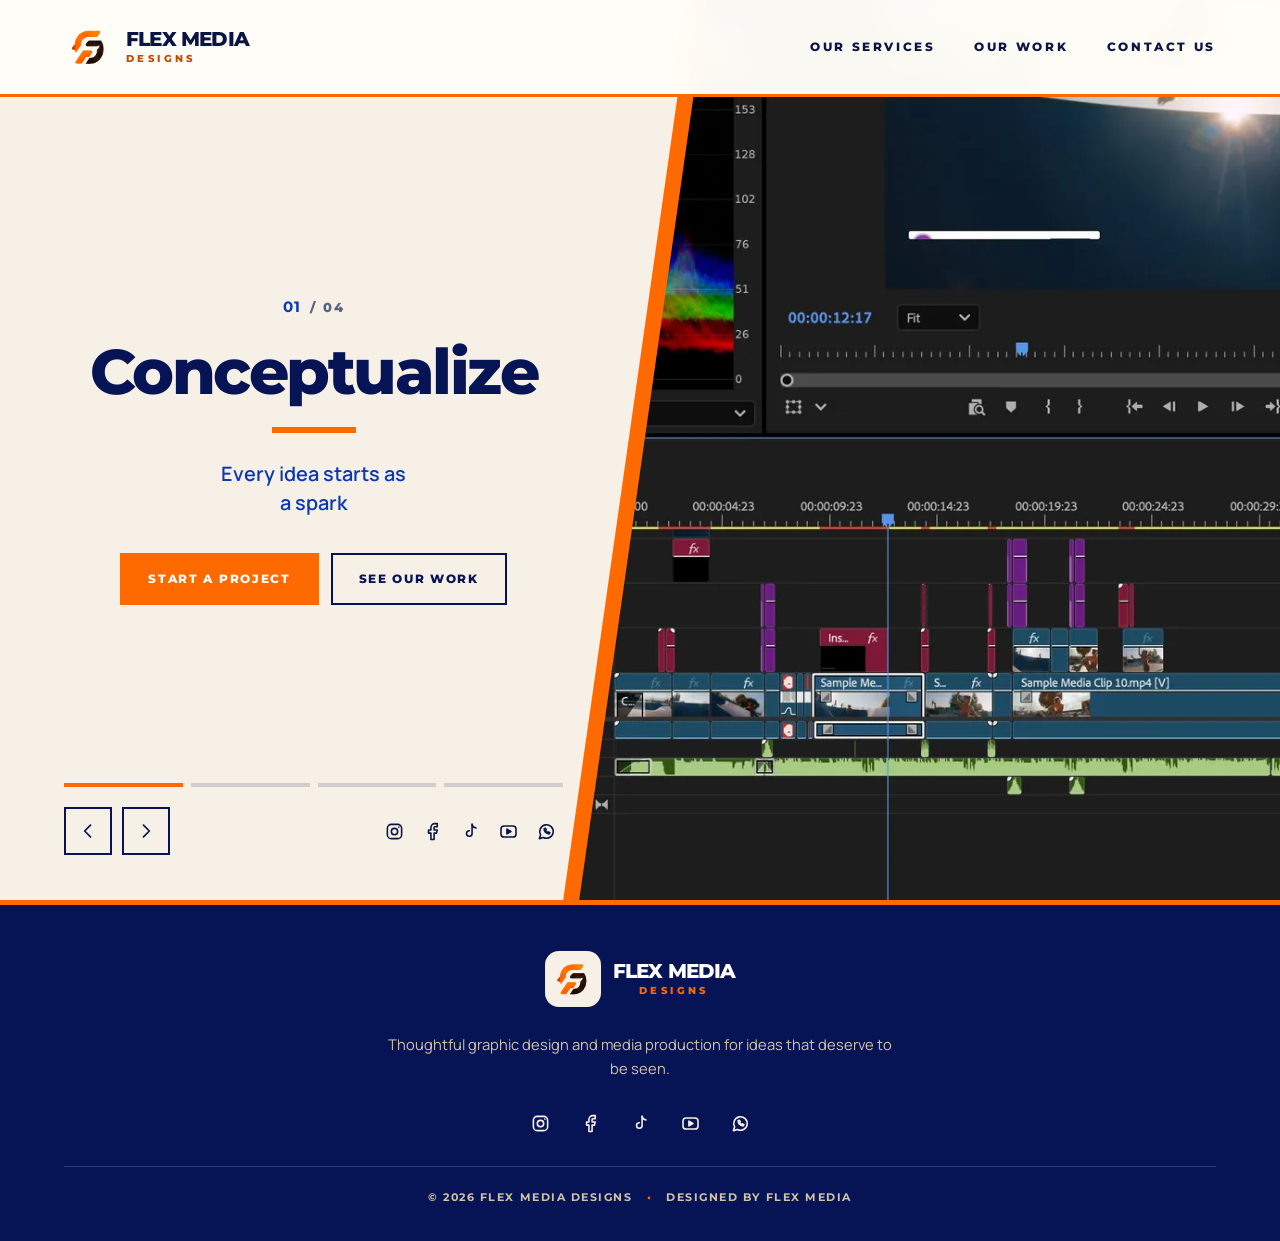
==== commit c92fffd7: "Add files via upload" ====
--- a/index.html
+++ b/index.html
@@ -1,5 +1,5 @@
 <!doctype html>
-<html lang="en"><head><meta charset="utf-8"><meta name="viewport" content="width=device-width,initial-scale=1"><meta name="theme-color" content="#14100e">
+<html lang="en"><head><meta charset="utf-8"><meta name="viewport" content="width=device-width,initial-scale=1"><meta name="theme-color" content="#061456">
 <title>FLEX MEDIA DESIGNS — Graphic Design & Media Production</title><meta name="description" content="Creative graphic design and media production by FLEX MEDIA DESIGNS. Flyers, posters, logos, packaging, video and photography."><meta property="og:title" content="FLEX MEDIA DESIGNS — Graphic Design & Media Production"><meta property="og:description" content="Creative graphic design and media production by FLEX MEDIA DESIGNS. Flyers, posters, logos, packaging, video and photography."><meta property="og:type" content="website">
 <link rel="icon" href="assets/images/flex-media-logo.webp" type="image/webp">
 <link rel="preconnect" href="https://fonts.googleapis.com"><link rel="preconnect" href="https://fonts.gstatic.com" crossorigin>
--- a/css/site.css
+++ b/css/site.css
@@ -1,20 +1,27 @@
-/* FLEX MEDIA DESIGNS - cream theme. Colours and fonts are the variables just below. */
-:root{--orange:#FF6A00;--cream:#F6F0E6;--cream2:#EDE3D3;--soft:#FFFDF8;--ink:#261913;--brown:#32180F;--muted:#6f655c;--border:#E5DED4;--dark:#1C100C;
+/* FLEX MEDIA DESIGNS - orange, royal blue, navy and sand theme. Colours and fonts are the variables just below. */
+:root{
+/* FLEX MEDIA brand colours (taken from the Flex Media Designs flyer), each with its shades */
+--orange:#FF6A00;--orange-lt:#FF9147;--orange-tint:#FFE6D2;--orange-dk:#C24A00;
+--blue:#0A38B5;--blue-lt:#3D66DB;--blue-tint:#E3EAFB;
+--navy:#061456;--navy-dk:#000828;--steel:#204878;
+--sand:#D2C3A6;--cream:#F6F0E6;--cream2:#EDE3D3;--soft:#FFFDF8;
+--ink:#0A1445;--muted:#5A6283;--border:#DDD3C0;--dark:var(--navy-dk);
 --font:Montserrat,Manrope,"Segoe UI",Arial,sans-serif;--body:Manrope,"Segoe UI",Arial,sans-serif;--pad:clamp(20px,5vw,72px)}
 *{box-sizing:border-box;margin:0;padding:0}html{scroll-behavior:smooth;-webkit-text-size-adjust:100%}
 body{font-family:var(--body);background:var(--cream);color:var(--ink);line-height:1.6;overflow-x:hidden}
+::selection{background:var(--orange);color:#fff}
 img{display:block;max-width:100%}a{color:inherit;text-decoration:none}button{font:inherit;cursor:pointer}
 :focus-visible{outline:2px solid var(--orange);outline-offset:3px}
 /* header */
-.site-header{position:fixed;inset:0 0 auto 0;z-index:80;display:flex;align-items:center;justify-content:space-between;padding:22px var(--pad);background:rgba(246,240,230,.97);backdrop-filter:blur(10px);transition:padding .35s,box-shadow .35s}
-.site-header::before{content:"";position:absolute;inset:0 0 -46px;background:linear-gradient(rgba(246,240,230,.94),rgba(246,240,230,0));z-index:-1;pointer-events:none;transition:opacity .3s}
-.site-header.scrolled{padding-block:14px;box-shadow:0 6px 24px rgba(50,24,15,.12)}
+.site-header{border-bottom:3px solid var(--orange);position:fixed;inset:0 0 auto 0;z-index:80;display:flex;align-items:center;justify-content:space-between;padding:22px var(--pad);background:rgba(255,253,248,.98);backdrop-filter:blur(10px);transition:padding .35s,box-shadow .35s}
+
+.site-header.scrolled{padding-block:14px;box-shadow:0 6px 24px rgba(6,20,86,.12)}
 .brand{display:inline-flex;align-items:center;gap:12px}.brand img{width:50px;height:50px;object-fit:contain}
-.brand-name{font:800 20px/1.05 var(--font);letter-spacing:-.04em;text-transform:uppercase;color:var(--ink)}.brand-name b{color:var(--orange);display:block;font-weight:800;letter-spacing:.34em;font-size:10px;margin-top:4px}
+.brand-name{font:800 20px/1.05 var(--font);letter-spacing:-.04em;text-transform:uppercase;color:var(--ink)}.brand-name b{color:var(--orange-dk);display:block;font-weight:800;letter-spacing:.34em;font-size:10px;margin-top:4px}
 .nav{display:flex;gap:clamp(18px,3vw,44px)}
 .nav a{font:800 12px/1 var(--font);letter-spacing:.22em;text-transform:uppercase;padding:8px 0;position:relative;color:var(--ink)}
 .nav a::after{content:"";position:absolute;left:0;bottom:0;height:2px;width:0;background:var(--orange);transition:width .3s}
-.nav a:hover::after,.nav a.on::after{width:100%}.nav a.on{color:var(--orange)}
+.nav a:hover::after,.nav a.on::after{width:100%}.nav a.on{color:var(--blue)}.nav a:hover{color:var(--blue)}
 .burger{display:none;background:none;border:0;width:44px;height:44px;position:relative;z-index:95}
 .burger span{position:absolute;left:10px;right:10px;height:2px;background:var(--ink);transition:.3s}.burger span:nth-child(1){top:16px}.burger span:nth-child(2){top:22px}.burger span:nth-child(3){top:28px}
 .menu-open .burger span:nth-child(1){top:22px;transform:rotate(45deg)}.menu-open .burger span:nth-child(2){opacity:0}.menu-open .burger span:nth-child(3){top:22px;transform:rotate(-45deg)}
@@ -25,71 +32,72 @@
 .word-wrap{position:absolute;inset:0;display:grid;place-items:center;z-index:5;pointer-events:none;padding:0 var(--pad)}
 .word{background:var(--orange);color:#fff;font:500 clamp(1.25rem,5.2vw,3.7rem)/1 var(--font);letter-spacing:.34em;padding:.42em .5em .42em .85em;text-transform:uppercase;box-shadow:0 18px 50px rgba(255,106,0,.35);animation:wordIn .9s cubic-bezier(.2,.8,.2,1) both;max-width:100%}
 @keyframes wordIn{from{opacity:0;transform:translateY(24px)}to{opacity:1;transform:none}}
-.hero-cap{position:absolute;right:var(--pad);bottom:44px;z-index:6;text-align:right;max-width:280px;background:var(--cream);padding:20px 24px;box-shadow:0 10px 30px rgba(50,24,15,.18)}
+.hero-cap{position:absolute;right:var(--pad);bottom:44px;z-index:6;text-align:right;max-width:280px;background:var(--cream);padding:20px 24px;box-shadow:0 10px 30px rgba(6,20,86,.18)}
 .arrows{display:flex;gap:18px;justify-content:flex-end;margin-bottom:16px}.arrows button{background:none;border:0;color:var(--ink);width:34px;height:34px;opacity:.75;transition:.2s}.arrows button:hover{opacity:1;color:var(--orange);transform:scale(1.15)}
 .hero-cap small{display:block;font:800 10px/1 var(--font);letter-spacing:.4em;color:var(--ink);text-transform:uppercase}
-.hero-cap hr{width:44px;border:0;border-top:2px solid var(--orange);margin:14px 0 14px auto}.hero-cap p{font:700 10px/1.9 var(--font);letter-spacing:.3em;text-transform:uppercase;color:var(--brown)}
+.hero-cap hr{width:44px;border:0;border-top:2px solid var(--orange);margin:14px 0 14px auto}.hero-cap p{font:700 10px/1.9 var(--font);letter-spacing:.3em;text-transform:uppercase;color:var(--navy)}
 .socials{display:flex;gap:16px;align-items:center}.socials a{width:34px;height:34px;display:grid;place-items:center;border-radius:50%;color:var(--ink);transition:.25s}.socials a:hover{color:var(--orange);transform:translateY(-3px)}.socials svg{width:19px;height:19px}
-.hero .socials{position:absolute;left:var(--pad);bottom:44px;z-index:6;background:var(--cream);padding:8px 16px;box-shadow:0 10px 30px rgba(50,24,15,.18)}
-.dots{position:absolute;left:50%;bottom:44px;transform:translateX(-50%);display:flex;gap:10px;z-index:6;background:var(--cream);padding:12px 16px}.dots i{width:26px;height:3px;background:rgba(38,25,19,.25);transition:.4s}.dots i.on{background:var(--orange);width:44px}
+.hero .socials{position:absolute;left:var(--pad);bottom:44px;z-index:6;background:var(--cream);padding:8px 16px;box-shadow:0 10px 30px rgba(6,20,86,.18)}
+.dots{position:absolute;left:50%;bottom:44px;transform:translateX(-50%);display:flex;gap:10px;z-index:6;background:var(--cream);padding:12px 16px}.dots i{width:26px;height:3px;background:rgba(10,20,69,.25);transition:.4s}.dots i.on{background:var(--orange);width:44px}
 /* inner pages */
-.page-hero{padding:170px var(--pad) 70px;background:radial-gradient(900px 400px at 85% 0,rgba(255,106,0,.16),transparent 70%),linear-gradient(180deg,var(--cream2),var(--cream))}
-.eyebrow{font:800 11px/1 var(--font);letter-spacing:.34em;color:var(--orange);text-transform:uppercase;margin-bottom:18px;display:block}
+.page-hero{padding:170px var(--pad) 70px;background:radial-gradient(900px 400px at 85% 0,rgba(255,106,0,.18),transparent 70%),linear-gradient(180deg,var(--cream2),var(--cream))}
+.eyebrow{font:800 11px/1 var(--font);letter-spacing:.34em;color:var(--orange-dk);text-transform:uppercase;margin-bottom:18px;display:block}
 h1,h2,h3{font-family:var(--font);text-transform:uppercase;letter-spacing:-.02em;line-height:1.05;color:var(--ink)}
 .page-hero h1{font-size:clamp(2.3rem,6vw,4.6rem);font-weight:800}.page-hero h1::after,.rule::after{content:"";display:block;width:70px;height:3px;background:var(--orange);margin-top:22px}
 .page-hero p{max-width:640px;margin-top:22px;font-size:clamp(1rem,1.6vw,1.25rem);font-weight:400;color:var(--muted)}
 .section{padding:70px var(--pad)}
 .btn{display:inline-flex;align-items:center;gap:10px;background:var(--orange);color:#fff;border:2px solid var(--orange);font:800 12px/1 var(--font);letter-spacing:.14em;text-transform:uppercase;padding:16px 26px;transition:.25s;position:relative}
-.btn:hover{background:var(--brown);border-color:var(--brown);color:#fff;transform:translateY(-2px);box-shadow:0 10px 26px rgba(50,24,15,.25)}.btn.ghost{background:transparent;border-color:var(--ink);color:var(--ink)}.btn.ghost:hover{border-color:var(--orange);color:var(--orange);background:transparent;box-shadow:none}
+.btn:hover{background:var(--blue);border-color:var(--blue);color:#fff;transform:translateY(-2px);box-shadow:0 10px 26px rgba(10,56,181,.28)}.btn.ghost{background:transparent;border-color:var(--ink);color:var(--ink)}.btn.ghost:hover{border-color:var(--blue);color:var(--blue);background:transparent;box-shadow:none}
 /* services */
 .svc-grid{display:grid;grid-template-columns:repeat(auto-fill,minmax(290px,1fr));gap:26px;max-width:1300px;margin:0 auto}
-.svc{background:var(--soft);border:1px solid var(--border);overflow:hidden;display:flex;flex-direction:column;transition:.35s;box-shadow:0 6px 18px rgba(50,24,15,.06)}.svc:hover{transform:translateY(-8px);border-color:var(--orange);box-shadow:0 24px 46px rgba(50,24,15,.16)}
+.svc{background:var(--soft);border:1px solid var(--border);overflow:hidden;display:flex;flex-direction:column;transition:.35s;box-shadow:0 6px 18px rgba(6,20,86,.06)}.svc:hover{transform:translateY(-8px);border-color:var(--orange);box-shadow:0 24px 46px rgba(6,20,86,.16)}
 .svc .ph{aspect-ratio:4/3;overflow:hidden;position:relative;background:var(--cream2)}.svc .ph img{width:100%;height:100%;object-fit:cover;object-position:top;transition:.7s}.svc:hover .ph img{transform:scale(1.07)}
-.svc .no{position:absolute;left:0;top:0;background:var(--orange);color:#fff;font:800 12px/1 var(--font);letter-spacing:.1em;padding:10px 14px}
+.svc .no{position:absolute;left:0;top:0;background:var(--blue);color:#fff;font:800 12px/1 var(--font);letter-spacing:.1em;padding:10px 14px}
 .svc .bd{padding:24px 24px 26px;display:flex;flex-direction:column;gap:10px;flex:1}.svc h3{font-size:1.15rem;font-weight:800}.svc p{color:var(--muted);font-size:.95rem;flex:1}
-.svc a.more{font:800 11px/1 var(--font);letter-spacing:.2em;text-transform:uppercase;color:var(--orange);margin-top:8px}.svc a.more:hover{color:var(--brown)}
-.cta-band{margin:30px var(--pad) 80px;padding:46px;background:linear-gradient(120deg,var(--orange),#c24a00);display:flex;gap:24px;justify-content:space-between;align-items:center;flex-wrap:wrap;max-width:1300px;margin-inline:auto}
-.cta-band h2{font-size:clamp(1.4rem,3vw,2.2rem);color:#fff}.cta-band .btn{background:var(--cream);border-color:var(--cream);color:var(--orange)}.cta-band .btn:hover{background:var(--brown);border-color:var(--brown);color:#fff}
+.svc a.more{font:800 11px/1 var(--font);letter-spacing:.2em;text-transform:uppercase;color:var(--blue);margin-top:8px}.svc a.more:hover{color:var(--orange-dk)}
+.cta-band{margin:30px var(--pad) 80px;padding:46px;background:linear-gradient(120deg,var(--blue),var(--navy));border-bottom:6px solid var(--orange);display:flex;gap:24px;justify-content:space-between;align-items:center;flex-wrap:wrap;max-width:1300px;margin-inline:auto}
+.cta-band h2{font-size:clamp(1.4rem,3vw,2.2rem);color:#fff}.cta-band .btn{background:var(--orange);border-color:var(--orange);color:#fff}.cta-band .btn:hover{background:#fff;border-color:#fff;color:var(--navy)}
 /* work panels (text sits on photos, so it stays light) */
 .panels{--s:6vw;display:flex;height:100vh;height:100svh;min-height:560px;max-height:820px;background:var(--cream);overflow:hidden}
 .panel{position:relative;flex:none;width:calc((100% + 3 * var(--s)) / 4);margin-left:calc(-1 * var(--s));overflow:hidden;clip-path:polygon(var(--s) 0,100% 0,calc(100% - var(--s)) 100%,0 100%);display:flex;flex-direction:column;justify-content:flex-end;padding:0 calc(var(--s) + 14px) 40px 34px;color:var(--ink)}
 .panel:first-child{margin-left:0;clip-path:polygon(0 0,100% 0,calc(100% - var(--s)) 100%,0 100%)}.panel:last-child{clip-path:polygon(var(--s) 0,100% 0,100% 100%,0 100%)}
 .panel .bg{position:absolute;inset:-2%;background-size:cover;background-position:center top;transition:transform .9s}.panel:hover .bg{transform:scale(1.08)}
-.panel::after{content:"";position:absolute;left:0;right:0;bottom:0;height:255px;background:var(--cream)}
-.panel>*:not(.bg){position:relative;z-index:2}.panel h2{color:var(--ink);font-weight:900;font-size:clamp(1.5rem,3.3vw,3rem);letter-spacing:-.06em;line-height:.95}
-.panel .cnt{font:700 11px/1 var(--font);letter-spacing:.26em;color:#c24a00;text-transform:uppercase;margin:12px 0 18px}.panel .btn{align-self:flex-start;padding:15px 22px}
-.work-intro{max-width:900px;margin:0 auto;padding:80px var(--pad)}.work-intro h2{font-size:clamp(2rem,4vw,3rem)}.work-intro p{font-size:clamp(1.15rem,2.2vw,1.7rem);font-weight:400;margin-top:34px;color:var(--brown);line-height:1.5}
+.panel::after{content:"";position:absolute;left:0;right:0;bottom:0;height:255px;background:var(--navy);border-top:5px solid var(--orange)}
+.panel>*:not(.bg){position:relative;z-index:2}.panel h2{color:#fff;font-weight:900;font-size:clamp(1.5rem,3.3vw,3rem);letter-spacing:-.06em;line-height:.95}
+.panel .cnt{font:700 11px/1 var(--font);letter-spacing:.26em;color:var(--orange-lt);text-transform:uppercase;margin:12px 0 18px}.panel .btn{align-self:flex-start;padding:15px 22px}
+.work-intro{max-width:900px;margin:0 auto;padding:80px var(--pad)}.work-intro h2{font-size:clamp(2rem,4vw,3rem)}.work-intro p{font-size:clamp(1.15rem,2.2vw,1.7rem);font-weight:400;margin-top:34px;color:var(--navy);line-height:1.5}
 /* gallery */
 .chips{display:flex;gap:10px;flex-wrap:wrap;max-width:1400px;margin:0 auto 34px}.chips button{background:var(--soft);color:var(--ink);border:1.5px solid var(--border);padding:11px 20px;font:800 11px/1 var(--font);letter-spacing:.16em;text-transform:uppercase;transition:.25s}
-.chips button:hover{border-color:var(--orange);color:var(--orange)}.chips button.on{background:var(--orange);border-color:var(--orange);color:#fff}
-.masonry{columns:4 260px;column-gap:20px;max-width:1400px;margin:0 auto}.tile{break-inside:avoid;margin-bottom:20px;position:relative;overflow:hidden;cursor:zoom-in;background:var(--soft);border:0;display:block;width:100%;padding:0;text-align:left;animation:fade .6s both;box-shadow:0 6px 18px rgba(50,24,15,.1)}
+.chips button:hover{border-color:var(--blue);color:var(--blue)}.chips button.on{background:var(--blue);border-color:var(--blue);color:#fff}
+.masonry{columns:4 260px;column-gap:20px;max-width:1400px;margin:0 auto}.tile{break-inside:avoid;margin-bottom:20px;position:relative;overflow:hidden;cursor:zoom-in;background:var(--soft);border:0;display:block;width:100%;padding:0;text-align:left;animation:fade .6s both;box-shadow:0 6px 18px rgba(6,20,86,.1)}
 @keyframes fade{from{opacity:0;transform:translateY(18px)}to{opacity:1;transform:none}}
 .tile img{width:100%;height:auto;transition:.6s}.tile:hover img{transform:scale(1.05)}
-.tile .cap{position:absolute;inset:auto 0 0 0;padding:12px 16px;background:var(--cream);color:var(--ink);font:800 11px/1.3 var(--font);letter-spacing:.1em;text-transform:uppercase;opacity:0;transform:translateY(10px);transition:.35s}.tile:hover .cap,.tile:focus-visible .cap{opacity:1;transform:none}.cap em{display:block;color:var(--orange);font-style:normal;font-size:9px;letter-spacing:.24em;margin-top:5px}
+.tile .cap{position:absolute;inset:auto 0 0 0;padding:12px 16px;background:var(--navy);border-top:3px solid var(--orange);color:#fff;font:800 11px/1.3 var(--font);letter-spacing:.1em;text-transform:uppercase;opacity:0;transform:translateY(10px);transition:.35s}.tile:hover .cap,.tile:focus-visible .cap{opacity:1;transform:none}.cap em{display:block;color:var(--orange-lt);font-style:normal;font-size:9px;letter-spacing:.24em;margin-top:5px}
 .empty{text-align:center;color:var(--muted);padding:60px 0}
-.lb{position:fixed;inset:0;z-index:200;background:rgba(246,240,230,.97);display:none;align-items:center;justify-content:center;flex-direction:column;padding:60px 16px 30px}.lb.open{display:flex}
-.lb img{max-width:min(94vw,1100px);max-height:76vh;object-fit:contain;box-shadow:0 20px 60px rgba(50,24,15,.3)}.lb .t{margin-top:18px;text-align:center;font:800 13px/1.4 var(--font);letter-spacing:.14em;text-transform:uppercase;color:var(--ink)}.lb .t em{display:block;color:var(--orange);font-style:normal;font-size:10px;letter-spacing:.28em;margin-top:6px}
-.lb button{position:absolute;background:var(--ink);border:0;color:#fff;width:48px;height:48px;font-size:26px;transition:.2s}.lb button:hover{background:var(--orange)}.lb .x{top:14px;right:14px}.lb .pv{left:14px;top:50%}.lb .nx{right:14px;top:50%}.lb .ord{margin-top:16px;position:static;width:auto;height:auto;padding:14px 22px;background:var(--orange);color:#fff;font:800 11px/1 var(--font);letter-spacing:.14em;text-transform:uppercase}
+.lb{position:fixed;inset:0;z-index:200;background:rgba(0,8,40,.96);display:none;align-items:center;justify-content:center;flex-direction:column;padding:60px 16px 30px}.lb.open{display:flex}
+.lb img{max-width:min(94vw,1100px);max-height:76vh;object-fit:contain;box-shadow:0 20px 60px rgba(6,20,86,.3)}.lb .t{margin-top:18px;text-align:center;font:800 13px/1.4 var(--font);letter-spacing:.14em;text-transform:uppercase;color:#fff}.lb .t em{display:block;color:var(--orange-lt);font-style:normal;font-size:10px;letter-spacing:.28em;margin-top:6px}
+.lb button{position:absolute;background:var(--blue);border:0;color:#fff;width:48px;height:48px;font-size:26px;transition:.2s}.lb button:hover{background:var(--orange)}.lb .x{top:14px;right:14px}.lb .pv{left:14px;top:50%}.lb .nx{right:14px;top:50%}.lb .ord{margin-top:16px;position:static;width:auto;height:auto;padding:14px 22px;background:var(--orange);color:#fff;font:800 11px/1 var(--font);letter-spacing:.14em;text-transform:uppercase}
 /* contact */
 .contact{display:grid;grid-template-columns:minmax(0,5fr) minmax(0,7fr);gap:clamp(28px,5vw,70px);max-width:1250px;margin:0 auto}
-.info{display:grid;gap:16px;align-content:start}.card{display:flex;gap:18px;align-items:center;padding:22px;background:var(--soft);border:1px solid var(--border);transition:.3s;box-shadow:0 6px 18px rgba(50,24,15,.05)}a.card:hover{border-color:var(--orange);transform:translateX(6px)}
-.card .ic{flex:none;width:48px;height:48px;background:var(--orange);color:#fff;display:grid;place-items:center}.card svg{width:22px;height:22px}.card small{display:block;font:800 10px/1 var(--font);letter-spacing:.26em;color:var(--orange);text-transform:uppercase;margin-bottom:6px}.card b{font:700 .95rem var(--font);overflow-wrap:anywhere;color:var(--ink)}
-.form{background:var(--soft);border:1px solid var(--border);padding:clamp(22px,4vw,44px);display:grid;gap:20px;box-shadow:0 14px 40px rgba(50,24,15,.08)}
+.info{display:grid;gap:16px;align-content:start}.card{display:flex;gap:18px;align-items:center;padding:22px;background:var(--soft);border:1px solid var(--border);transition:.3s;box-shadow:0 6px 18px rgba(6,20,86,.05)}a.card:hover{border-color:var(--orange);transform:translateX(6px)}
+.card .ic{flex:none;width:48px;height:48px;background:var(--blue);color:#fff;display:grid;place-items:center}.card svg{width:22px;height:22px}.card small{display:block;font:800 10px/1 var(--font);letter-spacing:.26em;color:var(--orange-dk);text-transform:uppercase;margin-bottom:6px}.card b{font:700 .95rem var(--font);overflow-wrap:anywhere;color:var(--ink)}
+.form{background:var(--soft);border:1px solid var(--border);padding:clamp(22px,4vw,44px);display:grid;gap:20px;box-shadow:0 14px 40px rgba(6,20,86,.08)}
 .l{font:800 11px/1 var(--font);letter-spacing:.2em;text-transform:uppercase;color:var(--ink);display:block;margin-bottom:9px}
 .form input[type=text],.form input[type=email],.form input[type=tel],.form textarea{width:100%;background:#fff;border:1.5px solid var(--border);color:var(--ink);padding:15px 16px;font:inherit;transition:.25s}.form input:focus,.form textarea:focus{border-color:var(--orange);outline:0;box-shadow:0 0 0 3px rgba(255,106,0,.18)}
 .two{display:grid;grid-template-columns:1fr 1fr;gap:18px}.sv{display:flex;flex-wrap:wrap;gap:9px}.sv label{cursor:pointer}.sv input{position:absolute;opacity:0}
-.sv span{display:block;padding:10px 15px;border:1.5px solid var(--border);background:#fff;color:var(--ink);font:700 11px/1.2 var(--font);letter-spacing:.06em;transition:.2s}.sv input:checked+span{background:var(--orange);border-color:var(--orange);color:#fff}.sv input:focus-visible+span{outline:2px solid var(--ink)}.sv span:hover{border-color:var(--orange)}
-.actions{display:flex;gap:12px;flex-wrap:wrap}.status{min-height:1.4em;font-size:.9rem;color:#c24a00;font-weight:700}.note{font-size:.85rem;color:var(--muted)}
+.sv span{display:block;padding:10px 15px;border:1.5px solid var(--border);background:#fff;color:var(--ink);font:700 11px/1.2 var(--font);letter-spacing:.06em;transition:.2s}.sv input:checked+span{background:var(--blue);border-color:var(--blue);color:#fff}.sv input:focus-visible+span{outline:2px solid var(--ink)}.sv span:hover{border-color:var(--orange)}
+.actions{display:flex;gap:12px;flex-wrap:wrap}.status{min-height:1.4em;font-size:.9rem;color:var(--orange-dk);font-weight:700}.note{font-size:.85rem;color:var(--muted)}
 .sub{font-size:clamp(1.3rem,2.4vw,1.8rem);margin:0 0 22px}.sub::after{content:"";display:block;width:50px;height:3px;background:var(--orange);margin-top:14px}
 .cgrid{display:grid;grid-template-columns:repeat(auto-fit,minmax(260px,1fr));gap:16px;max-width:1250px;margin:0 auto 56px}.cwrap{max-width:1250px;margin:0 auto}
 .corr{max-width:1250px;margin:60px auto 0;padding:28px;background:var(--soft);border-left:4px solid var(--orange)}.corr h2{font-size:1.1rem;margin-bottom:8px}.corr p{color:var(--muted)}
 /* footer */
-.site-footer{border-top:1px solid var(--border);padding:46px var(--pad) 34px;background:var(--cream2);display:grid;gap:26px;justify-items:center;text-align:center}
-.site-footer p{max-width:520px;color:var(--muted);font-size:.92rem}.fb{display:flex;gap:14px;flex-wrap:wrap;width:100%;max-width:1250px;border-top:1px solid rgba(50,24,15,.15);padding-top:22px;font:700 11px/1.6 var(--font);letter-spacing:.14em;text-transform:uppercase;color:var(--muted);justify-content:center}
+.site-footer{border-top:5px solid var(--orange);padding:46px var(--pad) 34px;background:var(--navy);color:var(--cream);display:grid;gap:26px;justify-items:center;text-align:center}
+.site-footer p{max-width:520px;color:var(--sand);font-size:.92rem}.fb{display:flex;gap:14px;flex-wrap:wrap;width:100%;max-width:1250px;border-top:1px solid rgba(255,255,255,.16);padding-top:22px;font:700 11px/1.6 var(--font);letter-spacing:.14em;text-transform:uppercase;color:var(--sand);justify-content:center}
 .fb span+span::before{content:"•";margin-right:14px;color:var(--orange)}
+.site-footer .brand-name{color:#fff}.site-footer .brand-name b{color:var(--orange)}.site-footer .brand img{background:var(--cream);border-radius:14px;padding:5px;width:56px;height:56px}.site-footer .socials a{color:var(--cream)}.site-footer .socials a:hover{color:var(--orange)}
 .reveal{opacity:0;transform:translateY(28px);transition:.8s cubic-bezier(.2,.7,.2,1)}.reveal.in{opacity:1;transform:none}
 @media(max-width:900px){
- .burger{display:block}.nav{position:fixed;inset:0;background:rgba(246,240,230,.98);flex-direction:column;justify-content:center;align-items:center;gap:30px;opacity:0;visibility:hidden;transition:.35s;z-index:90}.nav a{font-size:18px}.menu-open .nav{opacity:1;visibility:visible}
+ .burger{display:block}.nav{position:fixed;inset:0;background:var(--soft);flex-direction:column;justify-content:center;align-items:center;gap:30px;opacity:0;visibility:hidden;transition:.35s;z-index:90}.nav a{font-size:18px}.menu-open .nav{opacity:1;visibility:visible}
  .panels{flex-direction:column;height:auto;max-height:none}.panel,.panel:first-child,.panel:last-child{width:100%;margin:0;height:470px;clip-path:polygon(0 0,100% 0,100% calc(100% - 28px),0 100%);padding:0 24px 44px}.panel:last-child{clip-path:none;height:450px}.panel+.panel{margin-top:-28px;padding-top:28px;clip-path:polygon(0 28px,100% 0,100% calc(100% - 28px),0 100%)}.panel:last-child{clip-path:polygon(0 28px,100% 0,100% 100%,0 100%)}
  .panel::after{height:205px}
  .contact{grid-template-columns:1fr}.hero-cap{bottom:90px}.hero .socials{bottom:26px}.dots{bottom:30px;left:var(--pad);transform:none}.word{letter-spacing:.2em}
--- a/css/home.css
+++ b/css/home.css
@@ -10,34 +10,35 @@
 /* the cream panel with the brand's slanted edge, and a thin orange edge behind it */
 .hero .edge,.hero .sheet{position:absolute;top:0;bottom:0;left:0;clip-path:polygon(0 0,100% 0,calc(100% - var(--sl)) 100%,0 100%)}
 .hero .edge{z-index:3;width:calc(var(--pw) + 16px);background:var(--orange)}
-.hero .sheet{z-index:4;width:var(--pw);background:var(--cream);display:flex;flex-direction:column;justify-content:space-between;padding:calc(var(--hh) + clamp(24px,5vh,60px)) 0 clamp(28px,5vh,52px) var(--pad)}
-.hero .copy,.hero .ctrl{max-width:calc(var(--pw) - var(--sl) - var(--pad) - 3vw)}
+.hero .sheet{z-index:4;width:var(--pw);background:var(--cream);display:flex;flex-direction:column;justify-content:space-between;padding:calc(var(--hh) + clamp(16px,3vh,40px)) calc(var(--sl)/2 + var(--pad)) clamp(28px,5vh,52px) var(--pad)}
+.hero .copy{flex:1;display:flex;flex-direction:column;align-items:center;justify-content:center;text-align:center;padding:12px 0}
+.hero .ctrl{width:100%;max-width:560px;margin:0 auto}
 
-.count{display:flex;align-items:baseline;gap:8px;font:800 13px/1 var(--font);letter-spacing:.14em;color:var(--muted);margin-bottom:clamp(14px,3vh,28px)}
-.count b{font-size:15px;color:var(--ink)}
+.count{display:flex;justify-content:center;align-items:baseline;gap:8px;font:800 13px/1 var(--font);letter-spacing:.14em;color:var(--muted);margin-bottom:clamp(14px,3vh,28px)}
+.count b{font-size:15px;color:var(--blue)}
 
 .hero .word-wrap{position:static;display:block;padding:0;pointer-events:auto;place-items:start;justify-items:start}
-.hero .word{background:none;box-shadow:none;padding:0;color:var(--ink);font:800 clamp(2.4rem,4.9vw,5.8rem)/1 var(--font);letter-spacing:-.04em;text-transform:lowercase;animation:rise .8s cubic-bezier(.2,.8,.2,1) both;overflow-wrap:normal}
+.hero .word{background:none;box-shadow:none;padding:0;color:var(--navy);font:800 clamp(2.4rem,4.9vw,5.8rem)/1 var(--font);letter-spacing:-.04em;text-transform:lowercase;animation:rise .8s cubic-bezier(.2,.8,.2,1) both;overflow-wrap:normal}
 .hero .word::first-letter{text-transform:uppercase}
-.hero .word::after{content:"";display:block;width:84px;height:6px;background:var(--orange);margin-top:clamp(14px,2.6vh,26px)}
+.hero .word::after{content:"";display:block;width:84px;height:6px;background:var(--orange);margin:clamp(14px,2.6vh,26px) auto 0}
 @keyframes rise{from{opacity:0;transform:translateY(26px)}to{opacity:1;transform:none}}
 
-#tag{margin-top:clamp(16px,3vh,28px);font:500 clamp(1.05rem,1.55vw,1.45rem)/1.45 var(--body);color:var(--brown)}
-.cta{display:flex;flex-wrap:wrap;gap:12px;margin-top:clamp(20px,4vh,40px)}
-.hero .go{display:inline-flex;align-items:center;justify-content:center;min-height:52px;padding:0 26px;font:800 12px/1 var(--font);letter-spacing:.14em;text-transform:uppercase;background:var(--orange);color:var(--ink);border:2px solid var(--orange);transition:background .25s,color .25s,border-color .25s}
-.hero .go:hover{background:var(--ink);border-color:var(--ink);color:var(--cream)}
-.hero .go.line{background:transparent;border-color:var(--ink)}.hero .go.line:hover{background:var(--ink);color:var(--cream)}
+#tag{margin-top:clamp(16px,3vh,28px);font:600 clamp(1.05rem,1.55vw,1.45rem)/1.45 var(--body);color:var(--blue)}
+.cta{display:flex;flex-wrap:wrap;justify-content:center;gap:12px;margin-top:clamp(20px,4vh,40px)}
+.hero .go{display:inline-flex;align-items:center;justify-content:center;min-height:52px;padding:0 26px;font:800 12px/1 var(--font);letter-spacing:.14em;text-transform:uppercase;background:var(--orange);color:#fff;border:2px solid var(--orange);transition:background .25s,color .25s,border-color .25s}
+.hero .go:hover{background:var(--blue);border-color:var(--blue);color:#fff}
+.hero .go.line{background:transparent;border-color:var(--navy);color:var(--navy)}.hero .go.line:hover{background:var(--navy);border-color:var(--navy);color:#fff}
 
 /* controls: progress bar per picture, arrows, social icons */
 .hero .dots{position:static;transform:none;display:flex;gap:8px;background:none;padding:0;height:auto;margin-bottom:20px}
-.hero .dots i{flex:1;width:auto;height:4px;position:relative;overflow:hidden;background:rgba(38,25,19,.16)}
-.hero .dots i.on{width:auto;background:rgba(38,25,19,.16)}
+.hero .dots i{flex:1;width:auto;height:4px;position:relative;overflow:hidden;background:rgba(10,20,69,.16)}
+.hero .dots i.on{width:auto;background:rgba(10,20,69,.16)}
 .hero .dots i.on::after{content:"";position:absolute;inset:0;background:var(--orange);transform-origin:left;animation:fill var(--dur,7s) linear forwards}
 @keyframes fill{from{transform:scaleX(0)}to{transform:scaleX(1)}}
 .hero .row{display:flex;justify-content:space-between;align-items:center;gap:16px}
 .hero .arrows{display:flex;gap:10px;margin:0}
-.hero .arrows button{width:48px;height:48px;display:grid;place-items:center;background:none;border:2px solid var(--ink);color:var(--ink);opacity:1;transition:background .2s,color .2s,border-color .2s}
-.hero .arrows button:hover{background:var(--orange);border-color:var(--orange);color:var(--ink);transform:none}
+.hero .arrows button{width:48px;height:48px;display:grid;place-items:center;background:none;border:2px solid var(--navy);color:var(--navy);opacity:1;transition:background .2s,color .2s,border-color .2s}
+.hero .arrows button:hover{background:var(--orange);border-color:var(--orange);color:#fff;transform:none}
 .hero .arrows svg{width:20px;height:20px}
 .hero .sheet .socials{position:static;background:none;padding:0;box-shadow:none;gap:4px}
 
@@ -46,11 +47,11 @@
  .hero .slide{left:0;right:0;top:0;bottom:auto;height:50svh}
  .hero .edge,.hero .sheet{top:auto;width:100%;clip-path:polygon(0 var(--sl),100% 0,100% 100%,0 100%)}
  .hero .edge{height:calc(54svh + 10px)}
- .hero .sheet{height:54svh;padding:calc(var(--sl) + 8px) var(--pad) 22px}
- .hero .copy,.hero .ctrl{max-width:none}
+ .hero .sheet{height:54svh;padding:calc(var(--sl) + 4px) var(--pad) 20px}
+ .hero .ctrl{max-width:none}
  .count{display:none}
  .hero .word{font-size:clamp(2.2rem,11vw,3.4rem)}
- .hero .word::after{width:56px;height:5px;margin-top:12px}
+ .hero .word::after{width:56px;height:5px;margin:12px auto 0}
  #tag{font-size:1rem;margin-top:12px}
  .cta{margin-top:16px;flex-wrap:nowrap}.hero .go{min-height:46px;padding:0 10px;flex:1 1 0;letter-spacing:.08em;font-size:11px;white-space:nowrap}
  .hero .dots{margin-bottom:12px}
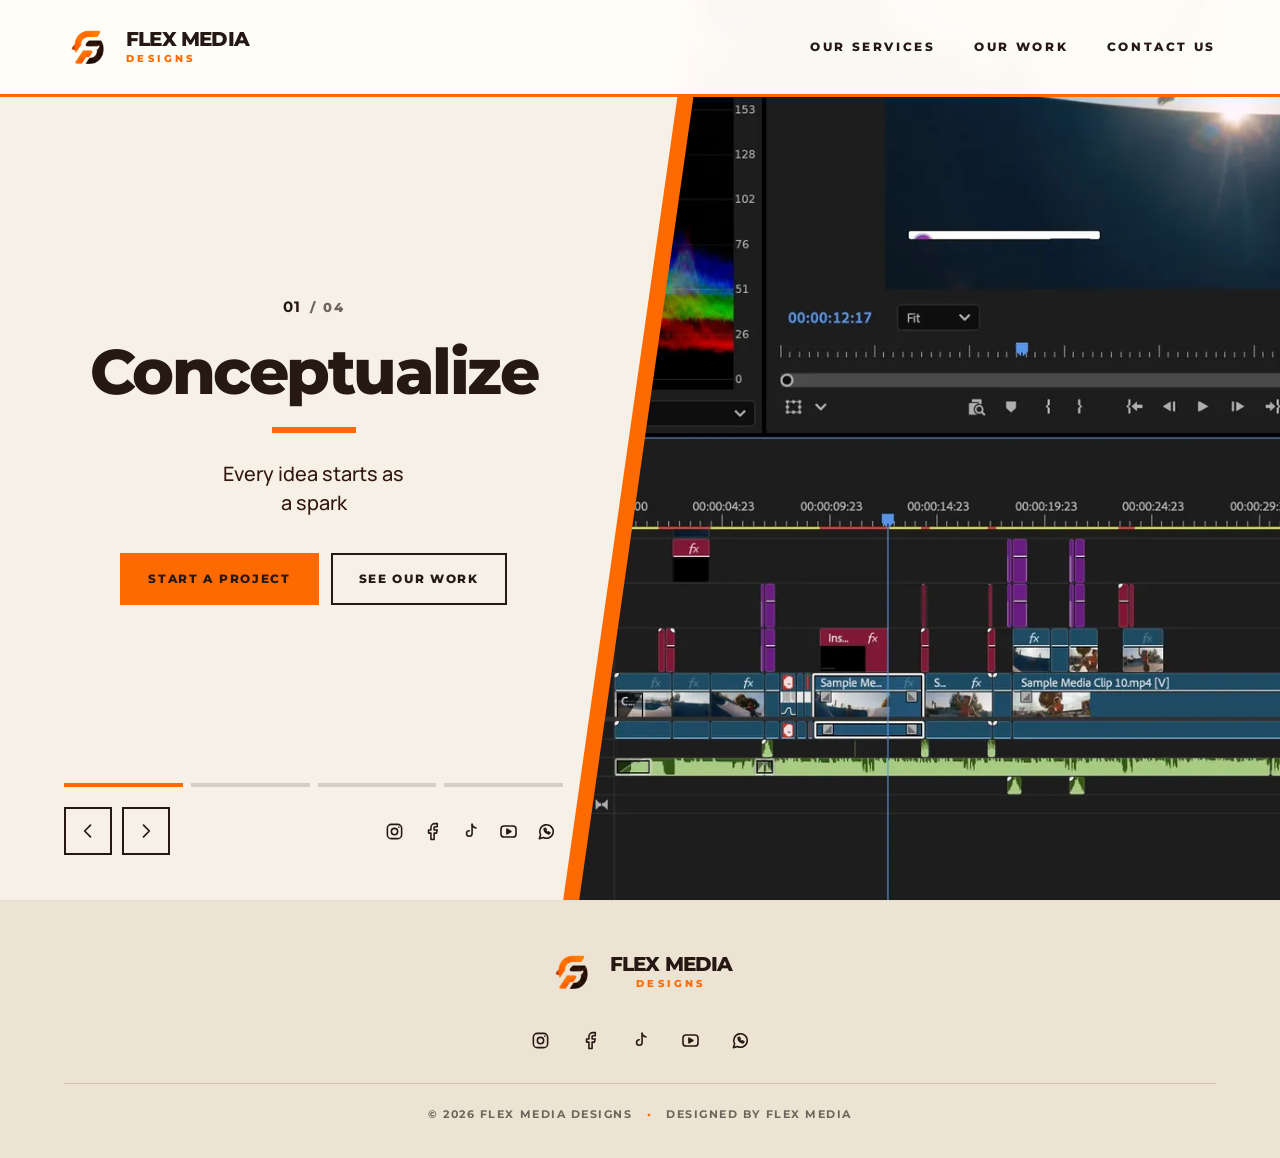
==== commit 783a7177: "Add files via upload" ====
--- a/index.html
+++ b/index.html
@@ -25,6 +25,6 @@
 </div>
 </section></main>
 <footer class="site-footer"><a class="brand" href="index.html"><img src="assets/images/flex-media-logo.webp" alt="" width="50" height="50"><span class="brand-name">Flex Media<b>Designs</b></span></a>
-<p>Thoughtful graphic design and media production for ideas that deserve to be seen.</p><div class="socials"><a href="https://www.instagram.com/salasia769/" target="_blank" rel="noopener noreferrer" aria-label="Instagram"><svg viewBox="0 0 24 24" fill="none" stroke="currentColor" stroke-width="2" stroke-linecap="round" stroke-linejoin="round"><rect x="3" y="3" width="18" height="18" rx="5"/><circle cx="12" cy="12" r="4"/><circle cx="17.5" cy="6.5" r="1" fill="currentColor" stroke="none"/></svg></a><a href="https://www.facebook.com/share/1G5sG8GXUS/" target="_blank" rel="noopener noreferrer" aria-label="Facebook"><svg viewBox="0 0 24 24" fill="none" stroke="currentColor" stroke-width="2" stroke-linecap="round" stroke-linejoin="round"><path d="M18 2h-3a5 5 0 0 0-5 5v3H7v4h3v8h4v-8h3l1-4h-4V7a1 1 0 0 1 1-1h3z"/></svg></a><a href="https://www.tiktok.com/@thee_flexor" target="_blank" rel="noopener noreferrer" aria-label="TikTok"><svg viewBox="0 0 24 24" fill="none" stroke="currentColor" stroke-width="2" stroke-linecap="round" stroke-linejoin="round"><path d="M14 3v11.5a3.5 3.5 0 1 1-3.5-3.5"/><path d="M14 3c.4 2.6 2.1 4.2 5 4.5"/></svg></a><a href="https://youtube.com/@flexmedia_ke" target="_blank" rel="noopener noreferrer" aria-label="YouTube"><svg viewBox="0 0 24 24" fill="none" stroke="currentColor" stroke-width="2" stroke-linecap="round" stroke-linejoin="round"><rect x="2.5" y="5" width="19" height="14" rx="4"/><path d="M10 9l5 3-5 3z" fill="currentColor"/></svg></a><a href="https://wa.me/254724660864" target="_blank" rel="noopener noreferrer" aria-label="WhatsApp"><svg viewBox="0 0 24 24" fill="none" stroke="currentColor" stroke-width="2" stroke-linecap="round" stroke-linejoin="round"><path d="M3 21l1.6-4.8A8.5 8.5 0 1 1 8 19.5z"/><path d="M9 8.5c0 3 2.5 5.5 6 6.5l1.3-1.5-2-1-1 .8c-1-.4-2-1.4-2.4-2.4l.8-1-1-2z"/></svg></a></div>
+<div class="socials"><a href="https://www.instagram.com/salasia769/" target="_blank" rel="noopener noreferrer" aria-label="Instagram"><svg viewBox="0 0 24 24" fill="none" stroke="currentColor" stroke-width="2" stroke-linecap="round" stroke-linejoin="round"><rect x="3" y="3" width="18" height="18" rx="5"/><circle cx="12" cy="12" r="4"/><circle cx="17.5" cy="6.5" r="1" fill="currentColor" stroke="none"/></svg></a><a href="https://www.facebook.com/share/1G5sG8GXUS/" target="_blank" rel="noopener noreferrer" aria-label="Facebook"><svg viewBox="0 0 24 24" fill="none" stroke="currentColor" stroke-width="2" stroke-linecap="round" stroke-linejoin="round"><path d="M18 2h-3a5 5 0 0 0-5 5v3H7v4h3v8h4v-8h3l1-4h-4V7a1 1 0 0 1 1-1h3z"/></svg></a><a href="https://www.tiktok.com/@thee_flexor" target="_blank" rel="noopener noreferrer" aria-label="TikTok"><svg viewBox="0 0 24 24" fill="none" stroke="currentColor" stroke-width="2" stroke-linecap="round" stroke-linejoin="round"><path d="M14 3v11.5a3.5 3.5 0 1 1-3.5-3.5"/><path d="M14 3c.4 2.6 2.1 4.2 5 4.5"/></svg></a><a href="https://youtube.com/@flexmedia_ke" target="_blank" rel="noopener noreferrer" aria-label="YouTube"><svg viewBox="0 0 24 24" fill="none" stroke="currentColor" stroke-width="2" stroke-linecap="round" stroke-linejoin="round"><rect x="2.5" y="5" width="19" height="14" rx="4"/><path d="M10 9l5 3-5 3z" fill="currentColor"/></svg></a><a href="https://wa.me/254724660864" target="_blank" rel="noopener noreferrer" aria-label="WhatsApp"><svg viewBox="0 0 24 24" fill="none" stroke="currentColor" stroke-width="2" stroke-linecap="round" stroke-linejoin="round"><path d="M3 21l1.6-4.8A8.5 8.5 0 1 1 8 19.5z"/><path d="M9 8.5c0 3 2.5 5.5 6 6.5l1.3-1.5-2-1-1 .8c-1-.4-2-1.4-2.4-2.4l.8-1-1-2z"/></svg></a></div>
 <div class="fb"><span>© <span id="yr"></span> FLEX MEDIA DESIGNS</span><span>Designed By FLEX MEDIA</span></div></footer>
 <script src="js/work-config.js"></script><script src="js/hero-config.js"></script><script src="js/site.js"></script><script src="js/home.js"></script></body></html>
--- a/css/site.css
+++ b/css/site.css
@@ -1,11 +1,11 @@
 /* FLEX MEDIA DESIGNS - orange, royal blue, navy and sand theme. Colours and fonts are the variables just below. */
 :root{
 /* FLEX MEDIA brand colours (taken from the Flex Media Designs flyer), each with its shades */
---orange:#FF6A00;--orange-lt:#FF9147;--orange-tint:#FFE6D2;--orange-dk:#C24A00;
+--orange:#FF6A00;--orange-lt:#FF9147;--orange-tint:#FFE6D2;--orange-dk:#B84300;
 --blue:#0A38B5;--blue-lt:#3D66DB;--blue-tint:#E3EAFB;
 --navy:#061456;--navy-dk:#000828;--steel:#204878;
 --sand:#D2C3A6;--cream:#F6F0E6;--cream2:#EDE3D3;--soft:#FFFDF8;
---ink:#0A1445;--muted:#5A6283;--border:#DDD3C0;--dark:var(--navy-dk);
+--ink:#261913;--brown:#32180F;--muted:#6f655c;--border:#E5DED4;--dark:var(--navy-dk);
 --font:Montserrat,Manrope,"Segoe UI",Arial,sans-serif;--body:Manrope,"Segoe UI",Arial,sans-serif;--pad:clamp(20px,5vw,72px)}
 *{box-sizing:border-box;margin:0;padding:0}html{scroll-behavior:smooth;-webkit-text-size-adjust:100%}
 body{font-family:var(--body);background:var(--cream);color:var(--ink);line-height:1.6;overflow-x:hidden}
@@ -13,15 +13,15 @@
 img{display:block;max-width:100%}a{color:inherit;text-decoration:none}button{font:inherit;cursor:pointer}
 :focus-visible{outline:2px solid var(--orange);outline-offset:3px}
 /* header */
-.site-header{border-bottom:3px solid var(--orange);position:fixed;inset:0 0 auto 0;z-index:80;display:flex;align-items:center;justify-content:space-between;padding:22px var(--pad);background:rgba(255,253,248,.98);backdrop-filter:blur(10px);transition:padding .35s,box-shadow .35s}
+.site-header{position:fixed;inset:0 0 auto 0;z-index:80;display:flex;align-items:center;justify-content:space-between;padding:22px var(--pad);background:rgba(255,253,248,.98);backdrop-filter:blur(10px);transition:padding .35s,box-shadow .35s}
 
 .site-header.scrolled{padding-block:14px;box-shadow:0 6px 24px rgba(6,20,86,.12)}
 .brand{display:inline-flex;align-items:center;gap:12px}.brand img{width:50px;height:50px;object-fit:contain}
-.brand-name{font:800 20px/1.05 var(--font);letter-spacing:-.04em;text-transform:uppercase;color:var(--ink)}.brand-name b{color:var(--orange-dk);display:block;font-weight:800;letter-spacing:.34em;font-size:10px;margin-top:4px}
+.brand-name{font:800 20px/1.05 var(--font);letter-spacing:-.04em;text-transform:uppercase;color:var(--ink)}.brand-name b{color:var(--orange);display:block;font-weight:800;letter-spacing:.34em;font-size:10px;margin-top:4px}
 .nav{display:flex;gap:clamp(18px,3vw,44px)}
 .nav a{font:800 12px/1 var(--font);letter-spacing:.22em;text-transform:uppercase;padding:8px 0;position:relative;color:var(--ink)}
 .nav a::after{content:"";position:absolute;left:0;bottom:0;height:2px;width:0;background:var(--orange);transition:width .3s}
-.nav a:hover::after,.nav a.on::after{width:100%}.nav a.on{color:var(--blue)}.nav a:hover{color:var(--blue)}
+.nav a:hover::after,.nav a.on::after{width:100%}.nav a.on{color:var(--orange)}
 .burger{display:none;background:none;border:0;width:44px;height:44px;position:relative;z-index:95}
 .burger span{position:absolute;left:10px;right:10px;height:2px;background:var(--ink);transition:.3s}.burger span:nth-child(1){top:16px}.burger span:nth-child(2){top:22px}.burger span:nth-child(3){top:28px}
 .menu-open .burger span:nth-child(1){top:22px;transform:rotate(45deg)}.menu-open .burger span:nth-child(2){opacity:0}.menu-open .burger span:nth-child(3){top:22px;transform:rotate(-45deg)}
@@ -35,71 +35,95 @@
 .hero-cap{position:absolute;right:var(--pad);bottom:44px;z-index:6;text-align:right;max-width:280px;background:var(--cream);padding:20px 24px;box-shadow:0 10px 30px rgba(6,20,86,.18)}
 .arrows{display:flex;gap:18px;justify-content:flex-end;margin-bottom:16px}.arrows button{background:none;border:0;color:var(--ink);width:34px;height:34px;opacity:.75;transition:.2s}.arrows button:hover{opacity:1;color:var(--orange);transform:scale(1.15)}
 .hero-cap small{display:block;font:800 10px/1 var(--font);letter-spacing:.4em;color:var(--ink);text-transform:uppercase}
-.hero-cap hr{width:44px;border:0;border-top:2px solid var(--orange);margin:14px 0 14px auto}.hero-cap p{font:700 10px/1.9 var(--font);letter-spacing:.3em;text-transform:uppercase;color:var(--navy)}
+.hero-cap hr{width:44px;border:0;border-top:2px solid var(--orange);margin:14px 0 14px auto}.hero-cap p{font:700 10px/1.9 var(--font);letter-spacing:.3em;text-transform:uppercase;color:var(--brown)}
 .socials{display:flex;gap:16px;align-items:center}.socials a{width:34px;height:34px;display:grid;place-items:center;border-radius:50%;color:var(--ink);transition:.25s}.socials a:hover{color:var(--orange);transform:translateY(-3px)}.socials svg{width:19px;height:19px}
 .hero .socials{position:absolute;left:var(--pad);bottom:44px;z-index:6;background:var(--cream);padding:8px 16px;box-shadow:0 10px 30px rgba(6,20,86,.18)}
 .dots{position:absolute;left:50%;bottom:44px;transform:translateX(-50%);display:flex;gap:10px;z-index:6;background:var(--cream);padding:12px 16px}.dots i{width:26px;height:3px;background:rgba(10,20,69,.25);transition:.4s}.dots i.on{background:var(--orange);width:44px}
 /* inner pages */
 .page-hero{padding:170px var(--pad) 70px;background:radial-gradient(900px 400px at 85% 0,rgba(255,106,0,.18),transparent 70%),linear-gradient(180deg,var(--cream2),var(--cream))}
-.eyebrow{font:800 11px/1 var(--font);letter-spacing:.34em;color:var(--orange-dk);text-transform:uppercase;margin-bottom:18px;display:block}
+.eyebrow{font:800 11px/1 var(--font);letter-spacing:.34em;color:var(--orange);text-transform:uppercase;margin-bottom:18px;display:block}
 h1,h2,h3{font-family:var(--font);text-transform:uppercase;letter-spacing:-.02em;line-height:1.05;color:var(--ink)}
 .page-hero h1{font-size:clamp(2.3rem,6vw,4.6rem);font-weight:800}.page-hero h1::after,.rule::after{content:"";display:block;width:70px;height:3px;background:var(--orange);margin-top:22px}
 .page-hero p{max-width:640px;margin-top:22px;font-size:clamp(1rem,1.6vw,1.25rem);font-weight:400;color:var(--muted)}
 .section{padding:70px var(--pad)}
+.page-hero.tight{padding-bottom:26px}.page-hero.tight+.section{padding-top:26px}
 .btn{display:inline-flex;align-items:center;gap:10px;background:var(--orange);color:#fff;border:2px solid var(--orange);font:800 12px/1 var(--font);letter-spacing:.14em;text-transform:uppercase;padding:16px 26px;transition:.25s;position:relative}
-.btn:hover{background:var(--blue);border-color:var(--blue);color:#fff;transform:translateY(-2px);box-shadow:0 10px 26px rgba(10,56,181,.28)}.btn.ghost{background:transparent;border-color:var(--ink);color:var(--ink)}.btn.ghost:hover{border-color:var(--blue);color:var(--blue);background:transparent;box-shadow:none}
+.btn:hover{background:var(--blue);border-color:var(--blue);color:#fff;transform:translateY(-2px);box-shadow:0 10px 26px rgba(10,56,181,.28)}.btn.ghost{background:transparent;border-color:var(--ink);color:var(--ink)}.btn.ghost:hover{border-color:var(--orange);color:var(--orange);background:transparent;box-shadow:none}
 /* services */
 .svc-grid{display:grid;grid-template-columns:repeat(auto-fill,minmax(290px,1fr));gap:26px;max-width:1300px;margin:0 auto}
 .svc{background:var(--soft);border:1px solid var(--border);overflow:hidden;display:flex;flex-direction:column;transition:.35s;box-shadow:0 6px 18px rgba(6,20,86,.06)}.svc:hover{transform:translateY(-8px);border-color:var(--orange);box-shadow:0 24px 46px rgba(6,20,86,.16)}
 .svc .ph{aspect-ratio:4/3;overflow:hidden;position:relative;background:var(--cream2)}.svc .ph img{width:100%;height:100%;object-fit:cover;object-position:top;transition:.7s}.svc:hover .ph img{transform:scale(1.07)}
 .svc .no{position:absolute;left:0;top:0;background:var(--blue);color:#fff;font:800 12px/1 var(--font);letter-spacing:.1em;padding:10px 14px}
 .svc .bd{padding:24px 24px 26px;display:flex;flex-direction:column;gap:10px;flex:1}.svc h3{font-size:1.15rem;font-weight:800}.svc p{color:var(--muted);font-size:.95rem;flex:1}
-.svc a.more{font:800 11px/1 var(--font);letter-spacing:.2em;text-transform:uppercase;color:var(--blue);margin-top:8px}.svc a.more:hover{color:var(--orange-dk)}
+.svc a.more{font:800 11px/1 var(--font);letter-spacing:.2em;text-transform:uppercase;color:var(--orange);margin-top:8px}.svc a.more:hover{color:var(--brown)}
 .cta-band{margin:30px var(--pad) 80px;padding:46px;background:linear-gradient(120deg,var(--blue),var(--navy));border-bottom:6px solid var(--orange);display:flex;gap:24px;justify-content:space-between;align-items:center;flex-wrap:wrap;max-width:1300px;margin-inline:auto}
-.cta-band h2{font-size:clamp(1.4rem,3vw,2.2rem);color:#fff}.cta-band .btn{background:var(--orange);border-color:var(--orange);color:#fff}.cta-band .btn:hover{background:#fff;border-color:#fff;color:var(--navy)}
+.cta-band h2{font-size:clamp(1.4rem,3vw,2.2rem);color:#fff}.cta-band .btn{background:var(--cream);border-color:var(--cream);color:var(--orange)}.cta-band .btn:hover{background:var(--brown);border-color:var(--brown);color:#fff}
 /* work panels (text sits on photos, so it stays light) */
 .panels{--s:6vw;display:flex;height:100vh;height:100svh;min-height:560px;max-height:820px;background:var(--cream);overflow:hidden}
-.panel{position:relative;flex:none;width:calc((100% + 3 * var(--s)) / 4);margin-left:calc(-1 * var(--s));overflow:hidden;clip-path:polygon(var(--s) 0,100% 0,calc(100% - var(--s)) 100%,0 100%);display:flex;flex-direction:column;justify-content:flex-end;padding:0 calc(var(--s) + 14px) 40px 34px;color:var(--ink)}
-.panel:first-child{margin-left:0;clip-path:polygon(0 0,100% 0,calc(100% - var(--s)) 100%,0 100%)}.panel:last-child{clip-path:polygon(var(--s) 0,100% 0,100% 100%,0 100%)}
+.panel{position:relative;flex:none;width:calc(25% + var(--s));margin-left:calc(-1 * var(--s));overflow:hidden;clip-path:polygon(var(--s) 0,100% 0,calc(100% - var(--s)) 100%,0 100%);display:flex;flex-direction:column;justify-content:flex-end;padding:0 calc(var(--s) + 14px) 30px calc(34px + var(--s) / 2);color:var(--ink)}
+.panel:first-child{width:calc(25% + var(--s) / 2);padding-left:34px;margin-left:0;clip-path:polygon(0 0,100% 0,calc(100% - var(--s)) 100%,0 100%)}.panel:last-child{width:calc(25% + var(--s) / 2);clip-path:polygon(var(--s) 0,100% 0,100% 100%,0 100%)}
 .panel .bg{position:absolute;inset:-2%;background-size:cover;background-position:center top;transition:transform .9s}.panel:hover .bg{transform:scale(1.08)}
-.panel::after{content:"";position:absolute;left:0;right:0;bottom:0;height:255px;background:var(--navy);border-top:5px solid var(--orange)}
-.panel>*:not(.bg){position:relative;z-index:2}.panel h2{color:#fff;font-weight:900;font-size:clamp(1.5rem,3.3vw,3rem);letter-spacing:-.06em;line-height:.95}
-.panel .cnt{font:700 11px/1 var(--font);letter-spacing:.26em;color:var(--orange-lt);text-transform:uppercase;margin:12px 0 18px}.panel .btn{align-self:flex-start;padding:15px 22px}
-.work-intro{max-width:900px;margin:0 auto;padding:80px var(--pad)}.work-intro h2{font-size:clamp(2rem,4vw,3rem)}.work-intro p{font-size:clamp(1.15rem,2.2vw,1.7rem);font-weight:400;margin-top:34px;color:var(--navy);line-height:1.5}
+.panel::after{content:"";position:absolute;left:0;right:0;bottom:0;height:185px;background:var(--cream)}
+.panel>*:not(.bg){position:relative;z-index:2}.panel h2{color:var(--ink);font-weight:900;font-size:clamp(1.2rem,2.2vw,2rem);letter-spacing:-.04em;line-height:1}
+.panel:not(:last-child)::before{content:"";position:absolute;inset:0;z-index:3;pointer-events:none;background:var(--orange);clip-path:polygon(calc(100% - 9px) 0,100% 0,calc(100% - var(--s)) 100%,calc(100% - var(--s) - 9px) 100%)}
+.panel:nth-child(2)::before{background:#fff}
+.panel .cnt{font:700 11px/1 var(--font);letter-spacing:.26em;color:#c24a00;text-transform:uppercase;margin:10px 0 14px}.panel .btn{align-self:flex-start;padding:12px 18px;font-size:11px}
+.work-intro{max-width:900px;margin:0 auto;padding:80px var(--pad)}.work-intro h2{font-size:clamp(2rem,4vw,3rem)}.work-intro p{font-size:clamp(1.15rem,2.2vw,1.7rem);font-weight:400;margin-top:34px;color:var(--brown);line-height:1.5}
 /* gallery */
 .chips{display:flex;gap:10px;flex-wrap:wrap;max-width:1400px;margin:0 auto 34px}.chips button{background:var(--soft);color:var(--ink);border:1.5px solid var(--border);padding:11px 20px;font:800 11px/1 var(--font);letter-spacing:.16em;text-transform:uppercase;transition:.25s}
-.chips button:hover{border-color:var(--blue);color:var(--blue)}.chips button.on{background:var(--blue);border-color:var(--blue);color:#fff}
+.chips button:hover{border-color:var(--orange);color:var(--orange)}.chips button.on{background:var(--blue);border-color:var(--blue);color:#fff}
 .masonry{columns:4 260px;column-gap:20px;max-width:1400px;margin:0 auto}.tile{break-inside:avoid;margin-bottom:20px;position:relative;overflow:hidden;cursor:zoom-in;background:var(--soft);border:0;display:block;width:100%;padding:0;text-align:left;animation:fade .6s both;box-shadow:0 6px 18px rgba(6,20,86,.1)}
 @keyframes fade{from{opacity:0;transform:translateY(18px)}to{opacity:1;transform:none}}
 .tile img{width:100%;height:auto;transition:.6s}.tile:hover img{transform:scale(1.05)}
-.tile .cap{position:absolute;inset:auto 0 0 0;padding:12px 16px;background:var(--navy);border-top:3px solid var(--orange);color:#fff;font:800 11px/1.3 var(--font);letter-spacing:.1em;text-transform:uppercase;opacity:0;transform:translateY(10px);transition:.35s}.tile:hover .cap,.tile:focus-visible .cap{opacity:1;transform:none}.cap em{display:block;color:var(--orange-lt);font-style:normal;font-size:9px;letter-spacing:.24em;margin-top:5px}
+.tile .cap{position:absolute;inset:auto 0 0 0;padding:12px 16px;background:var(--cream);border-top:3px solid var(--orange);color:var(--ink);font:800 11px/1.3 var(--font);letter-spacing:.1em;text-transform:uppercase;opacity:0;transform:translateY(10px);transition:.35s}.tile:hover .cap,.tile:focus-visible .cap{opacity:1;transform:none}.cap em{display:block;color:var(--orange);font-style:normal;font-size:9px;letter-spacing:.24em;margin-top:5px}
 .empty{text-align:center;color:var(--muted);padding:60px 0}
-.lb{position:fixed;inset:0;z-index:200;background:rgba(0,8,40,.96);display:none;align-items:center;justify-content:center;flex-direction:column;padding:60px 16px 30px}.lb.open{display:flex}
-.lb img{max-width:min(94vw,1100px);max-height:76vh;object-fit:contain;box-shadow:0 20px 60px rgba(6,20,86,.3)}.lb .t{margin-top:18px;text-align:center;font:800 13px/1.4 var(--font);letter-spacing:.14em;text-transform:uppercase;color:#fff}.lb .t em{display:block;color:var(--orange-lt);font-style:normal;font-size:10px;letter-spacing:.28em;margin-top:6px}
+.lb{position:fixed;inset:0;z-index:200;background:rgba(246,240,230,.97);display:none;align-items:center;justify-content:center;flex-direction:column;padding:60px 16px 30px}.lb.open{display:flex}
+.lb img{max-width:min(94vw,1100px);max-height:76vh;object-fit:contain;box-shadow:0 20px 60px rgba(6,20,86,.3)}.lb .t{margin-top:18px;text-align:center;font:800 13px/1.4 var(--font);letter-spacing:.14em;text-transform:uppercase;color:var(--ink)}.lb .t em{display:block;color:var(--orange);font-style:normal;font-size:10px;letter-spacing:.28em;margin-top:6px}
 .lb button{position:absolute;background:var(--blue);border:0;color:#fff;width:48px;height:48px;font-size:26px;transition:.2s}.lb button:hover{background:var(--orange)}.lb .x{top:14px;right:14px}.lb .pv{left:14px;top:50%}.lb .nx{right:14px;top:50%}.lb .ord{margin-top:16px;position:static;width:auto;height:auto;padding:14px 22px;background:var(--orange);color:#fff;font:800 11px/1 var(--font);letter-spacing:.14em;text-transform:uppercase}
 /* contact */
 .contact{display:grid;grid-template-columns:minmax(0,5fr) minmax(0,7fr);gap:clamp(28px,5vw,70px);max-width:1250px;margin:0 auto}
 .info{display:grid;gap:16px;align-content:start}.card{display:flex;gap:18px;align-items:center;padding:22px;background:var(--soft);border:1px solid var(--border);transition:.3s;box-shadow:0 6px 18px rgba(6,20,86,.05)}a.card:hover{border-color:var(--orange);transform:translateX(6px)}
-.card .ic{flex:none;width:48px;height:48px;background:var(--blue);color:#fff;display:grid;place-items:center}.card svg{width:22px;height:22px}.card small{display:block;font:800 10px/1 var(--font);letter-spacing:.26em;color:var(--orange-dk);text-transform:uppercase;margin-bottom:6px}.card b{font:700 .95rem var(--font);overflow-wrap:anywhere;color:var(--ink)}
+.card .ic{flex:none;width:48px;height:48px;background:var(--blue);color:#fff;display:grid;place-items:center}.card svg{width:22px;height:22px}.card small{display:block;font:800 10px/1 var(--font);letter-spacing:.26em;color:var(--orange);text-transform:uppercase;margin-bottom:6px}.card b{font:700 .95rem var(--font);overflow-wrap:anywhere;color:var(--ink)}
 .form{background:var(--soft);border:1px solid var(--border);padding:clamp(22px,4vw,44px);display:grid;gap:20px;box-shadow:0 14px 40px rgba(6,20,86,.08)}
 .l{font:800 11px/1 var(--font);letter-spacing:.2em;text-transform:uppercase;color:var(--ink);display:block;margin-bottom:9px}
 .form input[type=text],.form input[type=email],.form input[type=tel],.form textarea{width:100%;background:#fff;border:1.5px solid var(--border);color:var(--ink);padding:15px 16px;font:inherit;transition:.25s}.form input:focus,.form textarea:focus{border-color:var(--orange);outline:0;box-shadow:0 0 0 3px rgba(255,106,0,.18)}
 .two{display:grid;grid-template-columns:1fr 1fr;gap:18px}.sv{display:flex;flex-wrap:wrap;gap:9px}.sv label{cursor:pointer}.sv input{position:absolute;opacity:0}
 .sv span{display:block;padding:10px 15px;border:1.5px solid var(--border);background:#fff;color:var(--ink);font:700 11px/1.2 var(--font);letter-spacing:.06em;transition:.2s}.sv input:checked+span{background:var(--blue);border-color:var(--blue);color:#fff}.sv input:focus-visible+span{outline:2px solid var(--ink)}.sv span:hover{border-color:var(--orange)}
-.actions{display:flex;gap:12px;flex-wrap:wrap}.status{min-height:1.4em;font-size:.9rem;color:var(--orange-dk);font-weight:700}.note{font-size:.85rem;color:var(--muted)}
+.actions{display:flex;gap:12px;flex-wrap:wrap}.status{min-height:1.4em;font-size:.9rem;color:#c24a00;font-weight:700}.note{font-size:.85rem;color:var(--muted)}
 .sub{font-size:clamp(1.3rem,2.4vw,1.8rem);margin:0 0 22px}.sub::after{content:"";display:block;width:50px;height:3px;background:var(--orange);margin-top:14px}
 .cgrid{display:grid;grid-template-columns:repeat(auto-fit,minmax(260px,1fr));gap:16px;max-width:1250px;margin:0 auto 56px}.cwrap{max-width:1250px;margin:0 auto}
 .corr{max-width:1250px;margin:60px auto 0;padding:28px;background:var(--soft);border-left:4px solid var(--orange)}.corr h2{font-size:1.1rem;margin-bottom:8px}.corr p{color:var(--muted)}
 /* footer */
-.site-footer{border-top:5px solid var(--orange);padding:46px var(--pad) 34px;background:var(--navy);color:var(--cream);display:grid;gap:26px;justify-items:center;text-align:center}
-.site-footer p{max-width:520px;color:var(--sand);font-size:.92rem}.fb{display:flex;gap:14px;flex-wrap:wrap;width:100%;max-width:1250px;border-top:1px solid rgba(255,255,255,.16);padding-top:22px;font:700 11px/1.6 var(--font);letter-spacing:.14em;text-transform:uppercase;color:var(--sand);justify-content:center}
+.site-footer{border-top:1px solid var(--border);padding:46px var(--pad) 34px;background:var(--cream2);display:grid;gap:26px;justify-items:center;text-align:center}
+.site-footer p{max-width:520px;color:var(--muted);font-size:.92rem}.fb{display:flex;gap:14px;flex-wrap:wrap;width:100%;max-width:1250px;border-top:1px solid rgba(50,24,15,.15);padding-top:22px;font:700 11px/1.6 var(--font);letter-spacing:.14em;text-transform:uppercase;color:var(--muted);justify-content:center}
 .fb span+span::before{content:"•";margin-right:14px;color:var(--orange)}
-.site-footer .brand-name{color:#fff}.site-footer .brand-name b{color:var(--orange)}.site-footer .brand img{background:var(--cream);border-radius:14px;padding:5px;width:56px;height:56px}.site-footer .socials a{color:var(--cream)}.site-footer .socials a:hover{color:var(--orange)}
 .reveal{opacity:0;transform:translateY(28px);transition:.8s cubic-bezier(.2,.7,.2,1)}.reveal.in{opacity:1;transform:none}
+/* ===== Inner pages (services, work, gallery, contact): one text system that never clashes =====
+   Navy for text, slate-blue for secondary text, deep orange for small accents (all pass contrast),
+   royal blue for links and active states, orange kept for buttons, rules and edges.
+   The homepage and the footer keep their original colours (home.css resets the variables). */
+main,.lb{--ink:#0A1445;--muted:#4B5577}
+main :focus-visible{outline-color:var(--blue)}
+main .eyebrow,main .card small,main .status{color:var(--orange-dk)}
+main .work-intro p{color:var(--ink)}
+main .btn{color:var(--navy)}main .btn:hover{color:#fff}
+main .btn.ghost{color:var(--ink)}main .btn.ghost:hover{border-color:var(--blue);color:var(--blue)}
+main .svc a.more{color:var(--blue)}main .svc a.more:hover{color:var(--orange-dk)}
+main .cta-band .btn{background:var(--orange);border-color:var(--orange);color:var(--navy)}main .cta-band .btn:hover{background:#fff;border-color:#fff;color:var(--navy)}
+main .panel::after{background:var(--steel)}main .panel h2{color:#fff}main .panel .cnt{color:var(--orange-lt)}
+main .chips button:hover{border-color:var(--blue);color:var(--blue)}
+main .tile .cap{background:var(--navy);color:#fff}main .tile .cap em{color:var(--orange-lt)}
+main .form input:focus,main .form textarea:focus{border-color:var(--blue);box-shadow:0 0 0 3px rgba(10,56,181,.16)}
+main .sv span:hover{border-color:var(--blue)}
+main .card{border:2px solid var(--blue);border-radius:16px}main .card .ic{border-radius:11px}main a.card:hover{border-color:var(--navy)}
+/* contact page: bring the cards closer to the intro text */
+main .page-hero:has(+ .section .cwrap){padding-bottom:30px}main .section:has(.cwrap){padding-top:24px}
+.lb{background:rgba(0,8,40,.96)}.lb .t{color:#fff}.lb .t em{color:var(--orange-lt)}.lb .ord{color:var(--navy)}
 @media(max-width:900px){
  .burger{display:block}.nav{position:fixed;inset:0;background:var(--soft);flex-direction:column;justify-content:center;align-items:center;gap:30px;opacity:0;visibility:hidden;transition:.35s;z-index:90}.nav a{font-size:18px}.menu-open .nav{opacity:1;visibility:visible}
  .panels{flex-direction:column;height:auto;max-height:none}.panel,.panel:first-child,.panel:last-child{width:100%;margin:0;height:470px;clip-path:polygon(0 0,100% 0,100% calc(100% - 28px),0 100%);padding:0 24px 44px}.panel:last-child{clip-path:none;height:450px}.panel+.panel{margin-top:-28px;padding-top:28px;clip-path:polygon(0 28px,100% 0,100% calc(100% - 28px),0 100%)}.panel:last-child{clip-path:polygon(0 28px,100% 0,100% 100%,0 100%)}
- .panel::after{height:205px}
+ .panel::after{height:150px}
+ .panel:not(:last-child)::before{clip-path:polygon(0 calc(100% - 8px),100% calc(100% - 36px),100% calc(100% - 28px),0 100%)}
  .contact{grid-template-columns:1fr}.hero-cap{bottom:90px}.hero .socials{bottom:26px}.dots{bottom:30px;left:var(--pad);transform:none}.word{letter-spacing:.2em}
 }
 @media(max-width:560px){.two{grid-template-columns:1fr}.brand-name{font-size:16px}.brand img{width:42px;height:42px}.hero-cap{display:none}.masonry{columns:2 150px;column-gap:12px}.tile{margin-bottom:12px}}
--- a/css/home.css
+++ b/css/home.css
@@ -15,30 +15,30 @@
 .hero .ctrl{width:100%;max-width:560px;margin:0 auto}
 
 .count{display:flex;justify-content:center;align-items:baseline;gap:8px;font:800 13px/1 var(--font);letter-spacing:.14em;color:var(--muted);margin-bottom:clamp(14px,3vh,28px)}
-.count b{font-size:15px;color:var(--blue)}
+.count b{font-size:15px;color:var(--ink)}
 
 .hero .word-wrap{position:static;display:block;padding:0;pointer-events:auto;place-items:start;justify-items:start}
-.hero .word{background:none;box-shadow:none;padding:0;color:var(--navy);font:800 clamp(2.4rem,4.9vw,5.8rem)/1 var(--font);letter-spacing:-.04em;text-transform:lowercase;animation:rise .8s cubic-bezier(.2,.8,.2,1) both;overflow-wrap:normal}
+.hero .word{background:none;box-shadow:none;padding:0;color:var(--ink);font:800 clamp(2.4rem,4.9vw,5.8rem)/1 var(--font);letter-spacing:-.04em;text-transform:lowercase;animation:rise .8s cubic-bezier(.2,.8,.2,1) both;overflow-wrap:normal}
 .hero .word::first-letter{text-transform:uppercase}
 .hero .word::after{content:"";display:block;width:84px;height:6px;background:var(--orange);margin:clamp(14px,2.6vh,26px) auto 0}
 @keyframes rise{from{opacity:0;transform:translateY(26px)}to{opacity:1;transform:none}}
 
-#tag{margin-top:clamp(16px,3vh,28px);font:600 clamp(1.05rem,1.55vw,1.45rem)/1.45 var(--body);color:var(--blue)}
+#tag{margin-top:clamp(16px,3vh,28px);font:500 clamp(1.05rem,1.55vw,1.45rem)/1.45 var(--body);color:var(--brown)}
 .cta{display:flex;flex-wrap:wrap;justify-content:center;gap:12px;margin-top:clamp(20px,4vh,40px)}
-.hero .go{display:inline-flex;align-items:center;justify-content:center;min-height:52px;padding:0 26px;font:800 12px/1 var(--font);letter-spacing:.14em;text-transform:uppercase;background:var(--orange);color:#fff;border:2px solid var(--orange);transition:background .25s,color .25s,border-color .25s}
-.hero .go:hover{background:var(--blue);border-color:var(--blue);color:#fff}
-.hero .go.line{background:transparent;border-color:var(--navy);color:var(--navy)}.hero .go.line:hover{background:var(--navy);border-color:var(--navy);color:#fff}
+.hero .go{display:inline-flex;align-items:center;justify-content:center;min-height:52px;padding:0 26px;font:800 12px/1 var(--font);letter-spacing:.14em;text-transform:uppercase;background:var(--orange);color:var(--ink);border:2px solid var(--orange);transition:background .25s,color .25s,border-color .25s}
+.hero .go:hover{background:var(--ink);border-color:var(--ink);color:var(--cream)}
+.hero .go.line{background:transparent;border-color:var(--ink)}.hero .go.line:hover{background:var(--ink);color:var(--cream)}
 
 /* controls: progress bar per picture, arrows, social icons */
 .hero .dots{position:static;transform:none;display:flex;gap:8px;background:none;padding:0;height:auto;margin-bottom:20px}
-.hero .dots i{flex:1;width:auto;height:4px;position:relative;overflow:hidden;background:rgba(10,20,69,.16)}
-.hero .dots i.on{width:auto;background:rgba(10,20,69,.16)}
+.hero .dots i{flex:1;width:auto;height:4px;position:relative;overflow:hidden;background:rgba(38,25,19,.16)}
+.hero .dots i.on{width:auto;background:rgba(38,25,19,.16)}
 .hero .dots i.on::after{content:"";position:absolute;inset:0;background:var(--orange);transform-origin:left;animation:fill var(--dur,7s) linear forwards}
 @keyframes fill{from{transform:scaleX(0)}to{transform:scaleX(1)}}
 .hero .row{display:flex;justify-content:space-between;align-items:center;gap:16px}
 .hero .arrows{display:flex;gap:10px;margin:0}
-.hero .arrows button{width:48px;height:48px;display:grid;place-items:center;background:none;border:2px solid var(--navy);color:var(--navy);opacity:1;transition:background .2s,color .2s,border-color .2s}
-.hero .arrows button:hover{background:var(--orange);border-color:var(--orange);color:#fff;transform:none}
+.hero .arrows button{width:48px;height:48px;display:grid;place-items:center;background:none;border:2px solid var(--ink);color:var(--ink);opacity:1;transition:background .2s,color .2s,border-color .2s}
+.hero .arrows button:hover{background:var(--orange);border-color:var(--orange);color:var(--ink);transform:none}
 .hero .arrows svg{width:20px;height:20px}
 .hero .sheet .socials{position:static;background:none;padding:0;box-shadow:none;gap:4px}
 
@@ -59,3 +59,9 @@
 }
 @media(max-height:640px) and (min-width:901px){.count{display:none}#tag{margin-top:12px}.cta{margin-top:18px}}
 @media(prefers-reduced-motion:reduce){.hero .dots i.on::after{animation:none;transform:none}.hero .word{animation:none}}
+
+/* homepage keeps its original text colours */
+main{--ink:#261913;--muted:#6f655c}
+
+/* orange line under the header: homepage only */
+.site-header{border-bottom:3px solid var(--orange)}
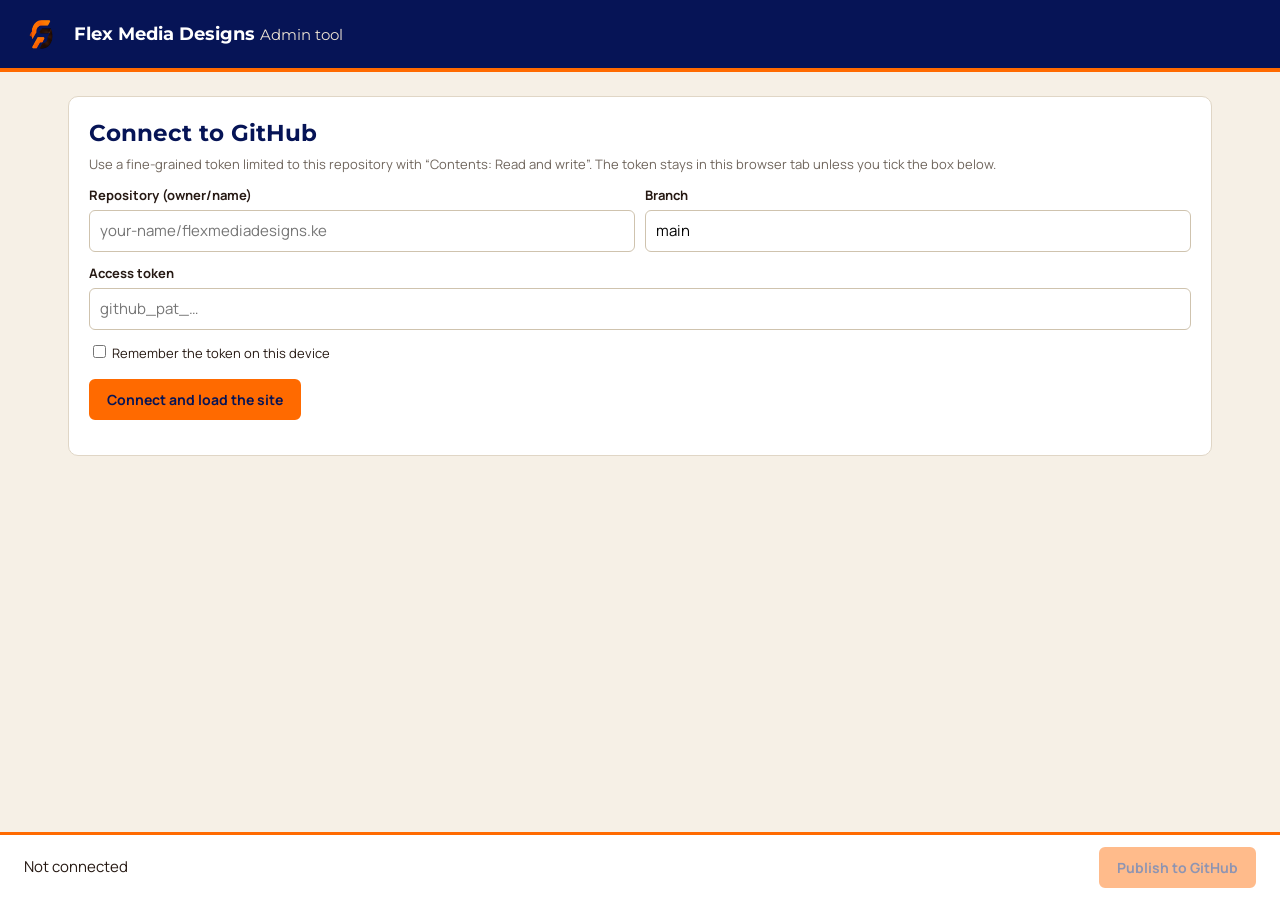
==== commit 4e189aff: "Add files via upload" ====
--- a/index.html
+++ b/index.html
@@ -1,30 +1,192 @@
 <!doctype html>
-<html lang="en"><head><meta charset="utf-8"><meta name="viewport" content="width=device-width,initial-scale=1"><meta name="theme-color" content="#061456">
-<title>FLEX MEDIA DESIGNS — Graphic Design & Media Production</title><meta name="description" content="Creative graphic design and media production by FLEX MEDIA DESIGNS. Flyers, posters, logos, packaging, video and photography."><meta property="og:title" content="FLEX MEDIA DESIGNS — Graphic Design & Media Production"><meta property="og:description" content="Creative graphic design and media production by FLEX MEDIA DESIGNS. Flyers, posters, logos, packaging, video and photography."><meta property="og:type" content="website">
-<link rel="icon" href="assets/images/flex-media-logo.webp" type="image/webp">
-<link rel="preconnect" href="https://fonts.googleapis.com"><link rel="preconnect" href="https://fonts.gstatic.com" crossorigin>
-<link href="https://fonts.googleapis.com/css2?family=Manrope:wght@300;400;600;700&family=Montserrat:wght@300;500;600;700;800;900&display=swap" rel="stylesheet">
-<link rel="stylesheet" href="css/site.css"><link rel="stylesheet" href="css/home.css"></head><body>
-<header class="site-header"><a class="brand" href="index.html" aria-label="FLEX MEDIA DESIGNS home"><img src="assets/images/flex-media-logo.webp" alt="" width="50" height="50"><span class="brand-name">Flex Media<b>Designs</b></span></a>
-<button class="burger" aria-label="Menu" aria-expanded="false"><span></span><span></span><span></span></button><nav class="nav" aria-label="Main"><a href="our-services.html">Our Services</a><a href="our-work.html">Our Work</a><a href="contact-us.html">Contact Us</a></nav></header>
-<main><section class="hero" aria-label="Welcome">
-<div class="edge" aria-hidden="true"></div>
-<div class="sheet">
-<div class="copy">
-<p class="count" aria-hidden="true"><b id="n">01</b><span id="t">/ 04</span></p>
-<div class="word-wrap"><h1 class="word">CONCEPTUALIZE</h1></div>
-<p id="tag">Every idea starts as a spark</p>
-<div class="cta"><a class="go" href="contact-us.html">Start a project</a><a class="go line" href="our-work.html">See our work</a></div>
-</div>
-<div class="ctrl">
-<div class="dots" aria-hidden="true"></div>
-<div class="row"><div class="arrows"><button id="prev" aria-label="Previous slide"><svg viewBox="0 0 24 24" fill="none" stroke="currentColor" stroke-width="2" stroke-linecap="round" stroke-linejoin="round"><path d="M15 5l-7 7 7 7"/></svg></button><button id="next" aria-label="Next slide"><svg viewBox="0 0 24 24" fill="none" stroke="currentColor" stroke-width="2" stroke-linecap="round" stroke-linejoin="round"><path d="M9 5l7 7-7 7"/></svg></button></div>
-<div class="socials"><a href="https://www.instagram.com/salasia769/" target="_blank" rel="noopener noreferrer" aria-label="Instagram"><svg viewBox="0 0 24 24" fill="none" stroke="currentColor" stroke-width="2" stroke-linecap="round" stroke-linejoin="round"><rect x="3" y="3" width="18" height="18" rx="5"/><circle cx="12" cy="12" r="4"/><circle cx="17.5" cy="6.5" r="1" fill="currentColor" stroke="none"/></svg></a><a href="https://www.facebook.com/share/1G5sG8GXUS/" target="_blank" rel="noopener noreferrer" aria-label="Facebook"><svg viewBox="0 0 24 24" fill="none" stroke="currentColor" stroke-width="2" stroke-linecap="round" stroke-linejoin="round"><path d="M18 2h-3a5 5 0 0 0-5 5v3H7v4h3v8h4v-8h3l1-4h-4V7a1 1 0 0 1 1-1h3z"/></svg></a><a href="https://www.tiktok.com/@thee_flexor" target="_blank" rel="noopener noreferrer" aria-label="TikTok"><svg viewBox="0 0 24 24" fill="none" stroke="currentColor" stroke-width="2" stroke-linecap="round" stroke-linejoin="round"><path d="M14 3v11.5a3.5 3.5 0 1 1-3.5-3.5"/><path d="M14 3c.4 2.6 2.1 4.2 5 4.5"/></svg></a><a href="https://youtube.com/@flexmedia_ke" target="_blank" rel="noopener noreferrer" aria-label="YouTube"><svg viewBox="0 0 24 24" fill="none" stroke="currentColor" stroke-width="2" stroke-linecap="round" stroke-linejoin="round"><rect x="2.5" y="5" width="19" height="14" rx="4"/><path d="M10 9l5 3-5 3z" fill="currentColor"/></svg></a><a href="https://wa.me/254724660864" target="_blank" rel="noopener noreferrer" aria-label="WhatsApp"><svg viewBox="0 0 24 24" fill="none" stroke="currentColor" stroke-width="2" stroke-linecap="round" stroke-linejoin="round"><path d="M3 21l1.6-4.8A8.5 8.5 0 1 1 8 19.5z"/><path d="M9 8.5c0 3 2.5 5.5 6 6.5l1.3-1.5-2-1-1 .8c-1-.4-2-1.4-2.4-2.4l.8-1-1-2z"/></svg></a></div></div>
-</div>
-<small id="cur" class="sr">CONCEPTUALIZE</small>
-</div>
-</section></main>
-<footer class="site-footer"><a class="brand" href="index.html"><img src="assets/images/flex-media-logo.webp" alt="" width="50" height="50"><span class="brand-name">Flex Media<b>Designs</b></span></a>
-<div class="socials"><a href="https://www.instagram.com/salasia769/" target="_blank" rel="noopener noreferrer" aria-label="Instagram"><svg viewBox="0 0 24 24" fill="none" stroke="currentColor" stroke-width="2" stroke-linecap="round" stroke-linejoin="round"><rect x="3" y="3" width="18" height="18" rx="5"/><circle cx="12" cy="12" r="4"/><circle cx="17.5" cy="6.5" r="1" fill="currentColor" stroke="none"/></svg></a><a href="https://www.facebook.com/share/1G5sG8GXUS/" target="_blank" rel="noopener noreferrer" aria-label="Facebook"><svg viewBox="0 0 24 24" fill="none" stroke="currentColor" stroke-width="2" stroke-linecap="round" stroke-linejoin="round"><path d="M18 2h-3a5 5 0 0 0-5 5v3H7v4h3v8h4v-8h3l1-4h-4V7a1 1 0 0 1 1-1h3z"/></svg></a><a href="https://www.tiktok.com/@thee_flexor" target="_blank" rel="noopener noreferrer" aria-label="TikTok"><svg viewBox="0 0 24 24" fill="none" stroke="currentColor" stroke-width="2" stroke-linecap="round" stroke-linejoin="round"><path d="M14 3v11.5a3.5 3.5 0 1 1-3.5-3.5"/><path d="M14 3c.4 2.6 2.1 4.2 5 4.5"/></svg></a><a href="https://youtube.com/@flexmedia_ke" target="_blank" rel="noopener noreferrer" aria-label="YouTube"><svg viewBox="0 0 24 24" fill="none" stroke="currentColor" stroke-width="2" stroke-linecap="round" stroke-linejoin="round"><rect x="2.5" y="5" width="19" height="14" rx="4"/><path d="M10 9l5 3-5 3z" fill="currentColor"/></svg></a><a href="https://wa.me/254724660864" target="_blank" rel="noopener noreferrer" aria-label="WhatsApp"><svg viewBox="0 0 24 24" fill="none" stroke="currentColor" stroke-width="2" stroke-linecap="round" stroke-linejoin="round"><path d="M3 21l1.6-4.8A8.5 8.5 0 1 1 8 19.5z"/><path d="M9 8.5c0 3 2.5 5.5 6 6.5l1.3-1.5-2-1-1 .8c-1-.4-2-1.4-2.4-2.4l.8-1-1-2z"/></svg></a></div>
-<div class="fb"><span>© <span id="yr"></span> FLEX MEDIA DESIGNS</span><span>Designed By FLEX MEDIA</span></div></footer>
-<script src="js/work-config.js"></script><script src="js/hero-config.js"></script><script src="js/site.js"></script><script src="js/home.js"></script></body></html>+<html lang="en"><head><meta charset="utf-8"><meta name="viewport" content="width=device-width,initial-scale=1"><meta name="robots" content="noindex,nofollow">
+<title>Admin — Flex Media Designs</title>
+<link rel="icon" href="../assets/images/flex-media-logo.webp">
+<link href="https://fonts.googleapis.com/css2?family=Manrope:wght@400;600;700&family=Montserrat:wght@700;800&display=swap" rel="stylesheet">
+<style>
+:root{--o:#FF6A00;--od:#B84300;--n:#061456;--cream:#F6F0E6;--c2:#EDE3D3;--ink:#261913;--mu:#6f655c;--ln:#E0D6C6;--ok:#1a7f45;--er:#b3261e}
+*{box-sizing:border-box}body{margin:0;font:15px/1.5 Manrope,"Segoe UI",Arial,sans-serif;background:var(--cream);color:var(--ink);padding-bottom:90px}
+h1,h2,h3{font-family:Montserrat,Arial,sans-serif;color:var(--n);margin:0}
+header{background:var(--n);color:#fff;padding:16px 24px;display:flex;align-items:center;gap:14px;border-bottom:4px solid var(--o)}header h1{color:#fff;font-size:18px}header small{color:var(--c2);font-weight:400}
+main{max-width:1180px;margin:0 auto;padding:24px 18px}
+.card{background:#fff;border:1px solid var(--ln);border-radius:10px;padding:20px;margin-bottom:18px}
+label{display:block;font-weight:700;font-size:13px;margin:12px 0 4px}input[type=text],input[type=password],select{width:100%;padding:9px 10px;border:1px solid #cfc3ae;border-radius:6px;font:inherit;background:#fff}
+button{font:700 14px Manrope,sans-serif;padding:9px 16px;border-radius:6px;border:2px solid var(--n);background:var(--n);color:#fff;cursor:pointer}button.ghost{background:#fff;color:var(--n)}button.go{background:var(--o);border-color:var(--o);color:var(--n)}button:disabled{opacity:.45;cursor:not-allowed}
+.tabs{display:flex;gap:6px;flex-wrap:wrap;margin-bottom:16px}.tabs button{background:#fff;color:var(--n);border-color:var(--ln)}.tabs button.on{background:var(--n);color:#fff;border-color:var(--n)}
+.msg{margin-top:10px;font-weight:600}.msg.er{color:var(--er)}.msg.ok{color:var(--ok)}.hint{color:var(--mu);font-size:13px;margin:4px 0 0}
+.grid{display:grid;grid-template-columns:repeat(auto-fill,minmax(230px,1fr));gap:14px}
+.it{border:1px solid var(--ln);border-radius:8px;overflow:hidden;background:#fff;display:flex;flex-direction:column}.it.new{border-color:var(--o);box-shadow:0 0 0 2px #ffe6d2}
+.it .th{height:170px;background:var(--c2);display:grid;place-items:center;position:relative}.it .th img{max-width:100%;max-height:100%;object-fit:contain}.it .th input{position:absolute;top:8px;left:8px;width:18px;height:18px}
+.it .bd{padding:10px;display:grid;gap:6px}.it select,.it input[type=text]{padding:6px 8px;font-size:13px}.sz{font-size:12px;color:var(--mu)}
+.row{display:flex;gap:10px;flex-wrap:wrap;align-items:end}.row>div{flex:1;min-width:200px}
+.slot{display:grid;grid-template-columns:200px 1fr;gap:16px;align-items:center;border:1px solid var(--ln);border-radius:8px;padding:12px;margin-bottom:12px}.slot img{width:200px;height:130px;object-fit:cover;border-radius:6px;background:var(--c2)}.slot h3{font-size:16px;margin-bottom:8px}
+.bar{position:fixed;left:0;right:0;bottom:0;background:#fff;border-top:3px solid var(--o);padding:12px 24px;display:flex;justify-content:space-between;align-items:center;gap:12px;z-index:5}
+dialog{border:0;border-radius:10px;padding:0;width:min(980px,94vw);max-height:88vh}dialog::backdrop{background:rgba(6,20,86,.55)}dialog .in{padding:18px;overflow:auto;max-height:86vh}
+.pk{display:grid;grid-template-columns:repeat(auto-fill,minmax(120px,1fr));gap:10px}.pk button{padding:0;border:2px solid var(--ln);background:#fff;height:100px;overflow:hidden}.pk button:hover{border-color:var(--o)}.pk img{width:100%;height:100%;object-fit:cover}
+[hidden]{display:none!important}@media(max-width:640px){.slot{grid-template-columns:1fr}.slot img{width:100%}}
+</style></head><body>
+<header><img src="../assets/images/flex-media-logo.webp" alt="" width="36" height="36"><h1>Flex Media Designs <small>Admin tool</small></h1></header>
+<main>
+<section class="card" id="connect"><h2>Connect to GitHub</h2>
+<p class="hint">Use a fine-grained token limited to this repository with “Contents: Read and write”. The token stays in this browser tab unless you tick the box below.</p>
+<div class="row"><div><label for="repo">Repository (owner/name)</label><input type="text" id="repo" placeholder="your-name/flexmediadesigns.ke"></div><div><label for="branch">Branch</label><input type="text" id="branch" value="main"></div></div>
+<label for="token">Access token</label><input type="password" id="token" placeholder="github_pat_…" autocomplete="off">
+<label style="font-weight:400"><input type="checkbox" id="remember"> Remember the token on this device</label>
+<p><button id="btnConnect" class="go">Connect and load the site</button></p><div class="msg" id="cMsg"></div></section>
+
+<div id="app" hidden>
+<div class="tabs" id="tabs"><button data-t="upload" class="on">Upload designs</button><button data-t="gallery">Gallery categories</button><button data-t="home">Homepage pictures</button><button data-t="work">Our Work pictures</button></div>
+
+<section class="card" data-p="upload"><h2>Upload new designs</h2>
+<p class="hint">Every image is converted to compressed WebP in your browser before it is sent to GitHub. Anything that cannot be converted is rejected.</p>
+<div class="row"><div><label for="defCat">Category for this batch</label><select id="defCat"></select></div><div><label for="files">Choose images</label><input type="file" id="files" accept="image/*" multiple></div></div>
+<div class="msg" id="uMsg"></div><h3 style="margin:18px 0 10px">Ready to publish</h3><div class="grid" id="newGrid"></div></section>
+
+<section class="card" data-p="gallery" hidden><h2>Recategorize designs</h2>
+<div class="row"><div><label for="flt">Show</label><select id="flt"></select></div><div><label for="bulk">Move selected designs to</label><select id="bulk"></select></div><div style="flex:0"><button id="btnBulk" class="ghost">Move selected</button></div><div style="flex:0"><button id="btnAll" class="ghost">Select all shown</button></div></div>
+<div class="grid" id="galGrid" style="margin-top:16px"></div></section>
+
+<section class="card" data-p="home" hidden><h2>Homepage slider</h2><p class="hint">One picture for each word. Wide pictures with the subject on the right crop best.</p><div id="heroSlots"></div></section>
+<section class="card" data-p="work" hidden><h2>Our Work panels</h2><p class="hint">The background picture shown on each of the four panels.</p><div id="workSlots"></div></section>
+</div></main>
+
+<div class="bar"><span id="pend">Not connected</span><div><span class="msg" id="pMsg" style="margin-right:12px"></span><button id="btnPub" class="go" disabled>Publish to GitHub</button></div></div>
+<dialog id="dlg"><div class="in"><div class="row"><div><h2>Choose a picture</h2></div><div style="flex:0"><button class="ghost" id="dClose">Close</button></div></div>
+<label for="dUp">Or upload a new picture</label><input type="file" id="dUp" accept="image/*"><div class="msg" id="dMsg"></div><div id="dList"></div></div></dialog>
+
+<script>
+(()=>{"use strict";
+const $=s=>document.querySelector(s),$$=s=>[...document.querySelectorAll(s)];
+const esc=t=>String(t).replace(/[&<>"]/g,c=>({"&":"&amp;","<":"&lt;",">":"&gt;",'"':"&quot;"}[c]));
+const TYPES={promo:["Flyers"],campaign:["Flyers"],posters:["Posters","Banners"],brand:["Logo Design","Packaging Designs","Label Designs","Print Layouts","Business Cards","Brochures"]};
+const LIM={gallery:[1800,450],hero:[2200,600],work:[1600,350]}; // [longest edge px, target KB]
+const IMG=/\.(webp|jpe?g|png)$/i,P3=["js/hero-config.js","js/work-config.js","gallery.json"];
+let S={},G=[],H={},W={},files=new Map(),dirty={g:0,h:0,w:0},pickCb=null;
+
+/* ---------- GitHub ---------- */
+async function gh(p,o={}){const r=await fetch("https://api.github.com/repos/"+S.repo+p,Object.assign({},o,{headers:{Authorization:"Bearer "+S.token,Accept:"application/vnd.github+json","X-GitHub-Api-Version":"2022-11-28","Content-Type":"application/json"}}));
+ if(!r.ok){const m={401:"GitHub rejected the token.",403:"The token cannot write to this repository (needs Contents: Read and write).",404:"Repository or branch not found, or the token cannot see it.",409:"The branch changed while publishing. Reload and try again.",422:"GitHub refused the update. Reload and try again."}[r.status]||"GitHub error "+r.status;throw new Error(m)}return r.json()}
+const blobText=async sha=>{const b=await gh("/git/blobs/"+sha);return new TextDecoder().decode(Uint8Array.from(atob(b.content.replace(/\n/g,"")),c=>c.charCodeAt(0)))};
+const evalCfg=t=>{const w={};new Function("window",t)(w);return w};
+async function snapshot(){const ref=await gh("/git/ref/heads/"+S.branch),c=await gh("/git/commits/"+ref.object.sha),t=await gh("/git/trees/"+c.tree.sha+"?recursive=1");return{head:ref.object.sha,tree:c.tree.sha,list:t.tree}}
+async function load(){
+ const s=await snapshot();Object.assign(S,{head:s.head,treeSha:s.tree,list:s.list,sha:{}});
+ const get=p=>{const e=s.list.find(x=>x.path===p);if(!e)throw new Error("Missing "+p+" in the repository.");S.sha[p]=e.sha;return blobText(e.sha)};
+ const [hc,wc,gj]=await Promise.all(P3.map(get));
+ H=evalCfg(hc).HERO_CONFIG;W=evalCfg(wc).WORK_CONFIG;const g=JSON.parse(gj);S.gShape=Array.isArray(g)?"arr":"obj";
+ G=(g.images||g).filter(x=>x&&x.src).map(x=>{if(!x.cat||!W.cats[x.cat]){const c=guess(x);x.cat=c.cat;x.service=x.service||c.service}return x});
+ files.clear();dirty={g:0,h:0,w:0};
+}
+function guess(it){const a=(W.assign||{})[it.src];if(a)return{cat:a[0],service:a[1]};const t=(it.title||it.src).toLowerCase();
+ if(/vote|elect|chair|secretar|treasur|nominee|candidate|campaign/.test(t))return{cat:"campaign",service:"Flyers"};
+ if(/banner/.test(t))return{cat:"posters",service:"Banners"};if(/poster/.test(t))return{cat:"posters",service:"Posters"};
+ if(/logo/.test(t))return{cat:"brand",service:"Logo Design"};if(/packag/.test(t))return{cat:"brand",service:"Packaging Designs"};
+ if(/label/.test(t))return{cat:"brand",service:"Label Designs"};if(/certificate|brochure|card/.test(t))return{cat:"brand",service:"Print Layouts"};
+ return{cat:"promo",service:"Flyers"}}
+
+/* ---------- WebP conversion ---------- */
+async function toWebp(file,kind){
+ const [edge,kb]=LIM[kind],bmp=await createImageBitmap(file,{imageOrientation:"from-image"});
+ let w=bmp.width,h=bmp.height,k=Math.min(1,edge/Math.max(w,h)),q=.86;
+ if(file.type==="image/webp"&&file.size<=kb*1024&&k===1)return{blob:file,w,h};
+ for(let i=0;i<8;i++){
+  const cw=Math.round(w*k),ch=Math.round(h*k),c=document.createElement("canvas");c.width=cw;c.height=ch;
+  const x=c.getContext("2d");x.imageSmoothingQuality="high";x.drawImage(bmp,0,0,cw,ch);
+  const b=await new Promise(r=>c.toBlob(r,"image/webp",q));
+  if(!b||b.type!=="image/webp")throw new Error("This browser cannot create WebP. Use Chrome, Edge or Firefox.");
+  if(b.size<=kb*1024||i===7)return{blob:b,w:cw,h:ch};
+  if(q>.75)q-=.04;else k*=.88}
+}
+const slug=t=>t.toLowerCase().replace(/\.[a-z0-9]+$/,"").replace(/[^a-z0-9]+/g,"-").replace(/^-|-$/g,"")||"design";
+const exists=p=>S.list.some(x=>x.path===p)||files.has(p);
+function freePath(dir,name){let b=slug(name),p=dir+b+".webp",n=2;while(exists(p))p=dir+b+"-"+n++ +".webp";return p}
+const kbs=b=>Math.round(b.size/1024)+" KB";
+async function stage(file,kind,dir,name){const r=await toWebp(file,kind),p=freePath(dir,name||file.name);files.set(p,{blob:r.blob,url:URL.createObjectURL(r.blob),w:r.w,h:r.h});return p}
+
+/* ---------- Rendering ---------- */
+const catOpts=sel=>Object.keys(W.cats).map(k=>`<option value="${k}"${k===sel?" selected":""}>${esc(W.cats[k].title)}</option>`).join("");
+const typeOpts=(c,sel)=>{const l=TYPES[c]||[];if(sel&&l.indexOf(sel)<0)l.concat([sel]);return(l.indexOf(sel)<0&&sel?l.concat([sel]):l).map(t=>`<option${t===sel?" selected":""}>${esc(t)}</option>`).join("")};
+const thumb=p=>files.has(p)?files.get(p).url:"../"+encodeURI(p);
+function card(it,i,sel){const p="assets/images/gallery/"+it.src,f=files.get(p);
+ return`<div class="it${f?" new":""}" data-i="${i}"><div class="th"><img loading="lazy" src="${thumb(p)}" alt="">${sel?'<input type="checkbox" class="sel" aria-label="Select">':""}</div><div class="bd">
+ <input type="text" class="ti" value="${esc(it.title||"")}" aria-label="Title"><select class="ct">${catOpts(it.cat)}</select><select class="sv">${typeOpts(it.cat,it.service)}</select>
+ ${f?`<span class="sz">WebP ${kbs(f.blob)} · ${f.w}×${f.h}</span><button class="ghost rm">Remove</button>`:""}</div></div>`}
+function render(){
+ const fl=$("#flt").value||"all";
+ $("#newGrid").innerHTML=G.map((it,i)=>files.has("assets/images/gallery/"+it.src)?card(it,i,false):"").join("")||'<p class="hint">Nothing yet. Choose images above.</p>';
+ $("#galGrid").innerHTML=G.map((it,i)=>fl==="all"||it.cat===fl?card(it,i,true):"").reverse().join("");
+ const cnt={};G.forEach(x=>cnt[x.cat]=(cnt[x.cat]||0)+1);
+ $("#flt").innerHTML=`<option value="all">All designs (${G.length})</option>`+Object.keys(W.cats).map(k=>`<option value="${k}"${k===fl?" selected":""}>${esc(W.cats[k].title)} (${cnt[k]||0})</option>`).join("");
+ const hp=f=>f.indexOf("/")>-1?f:"assets/images/hero/"+f;
+ $("#heroSlots").innerHTML=H.images.map((f,i)=>slot("h"+i,(H.words||[])[i]||"Slide "+(i+1),thumb(hp(f)))).join("");
+ $("#workSlots").innerHTML=Object.keys(W.cats).map(k=>slot("w"+k,W.cats[k].title,thumb(W.cats[k].bg))).join("");
+ const n=[...files.keys()].filter(p=>p.indexOf("/gallery/")>-1).length,ch=[dirty.g&&"gallery",dirty.h&&"homepage",dirty.w&&"Our Work"].filter(Boolean);
+ $("#pend").textContent=ch.length?`Unpublished: ${ch.join(", ")}${n?` · ${n} new image${n>1?"s":""}`:""}`:"No unpublished changes";$("#btnPub").disabled=!ch.length;
+}
+const slot=(id,t,src)=>`<div class="slot"><img src="${src}" alt=""><div><h3>${esc(t)}</h3><button class="ghost pick" data-id="${id}">Change picture</button></div></div>`;
+const redraw=()=>{const y=scrollY;render();scrollTo(0,y)};
+
+/* ---------- Events ---------- */
+$("#tabs").onclick=e=>{const b=e.target.closest("button");if(!b)return;$$("#tabs button").forEach(x=>x.classList.toggle("on",x===b));$$("[data-p]").forEach(s=>s.hidden=s.dataset.p!==b.dataset.t)};
+document.addEventListener("change",e=>{const c=e.target.closest(".it");if(!c)return;const it=G[+c.dataset.i];dirty.g=1;
+ if(e.target.classList.contains("ti"))it.title=e.target.value.trim();
+ if(e.target.classList.contains("sv"))it.service=e.target.value;
+ if(e.target.classList.contains("ct")){it.cat=e.target.value;it.service=TYPES[it.cat][0]}
+ redraw()});
+document.addEventListener("click",e=>{
+ const rm=e.target.closest(".rm");if(rm){const i=+rm.closest(".it").dataset.i,p="assets/images/gallery/"+G[i].src;URL.revokeObjectURL(files.get(p).url);files.delete(p);G.splice(i,1);dirty.g=G.some(x=>files.has("assets/images/gallery/"+x.src))||dirty.g;redraw()}
+ const pk=e.target.closest(".pick");if(pk)openPicker(pk.dataset.id)});
+$("#btnAll").onclick=()=>$$("#galGrid .sel").forEach(c=>c.checked=true);
+$("#btnBulk").onclick=()=>{const c=$("#bulk").value,ids=$$("#galGrid .sel:checked").map(x=>+x.closest(".it").dataset.i);if(!ids.length){return}
+ ids.forEach(i=>{if(G[i].cat!==c){G[i].cat=c;G[i].service=TYPES[c][0]}});dirty.g=1;redraw()};
+$("#flt").onchange=render;
+$("#files").onchange=async e=>{const m=$("#uMsg");m.className="msg";let ok=0;
+ for(const f of e.target.files){m.textContent="Converting "+f.name+"…";
+  try{const p=await stage(f,"gallery","assets/images/gallery/",f.name),c=$("#defCat").value,ti=f.name.replace(/\.[^.]+$/,"").replace(/[-_]+/g," ").trim();
+   G.push({src:p.split("/").pop(),title:ti,cat:c,service:TYPES[c][0],w:files.get(p).w,h:files.get(p).h});ok++;dirty.g=1}
+  catch(er){m.className="msg er";m.textContent=f.name+": "+er.message;e.target.value="";render();return}}
+ m.className="msg ok";m.textContent=ok+" image"+(ok===1?"":"s")+" converted to WebP. Check the categories, then publish.";e.target.value="";render()};
+
+/* picker */
+function openPicker(id){const dl=$("#dList"),seen=new Set(),groups={"Gallery":[],"Homepage":[],"Services":[],"Other":[]};
+ [...S.list.map(x=>x.path),...files.keys()].forEach(p=>{if(seen.has(p)||!IMG.test(p)||p.indexOf("assets/images/")!==0||p.indexOf("/portfolio/")>-1)return;seen.add(p);
+  groups[p.indexOf("/gallery/")>-1?"Gallery":p.indexOf("/hero/")>-1?"Homepage":p.indexOf("/services/")>-1?"Services":"Other"].push(p)});
+ dl.innerHTML=Object.keys(groups).filter(g=>groups[g].length).map(g=>`<h3 style="margin:16px 0 8px">${g}</h3><div class="pk">${groups[g].map(p=>`<button data-p="${esc(p)}" title="${esc(p.split("/").pop())}"><img loading="lazy" src="${thumb(p)}" alt=""></button>`).join("")}</div>`).join("");
+ const hero=id[0]==="h";pickCb=async p=>{if(hero){const i=+id.slice(1),pre="assets/images/hero/";H.images[i]=p.indexOf(pre)===0&&p.indexOf("/",pre.length)<0?p.slice(pre.length):p;dirty.h=1}else{W.cats[id.slice(1)].bg=p;dirty.w=1}$("#dlg").close();redraw()};
+ pickCb.kind=hero?"hero":"work";pickCb.dir=hero?"assets/images/hero/":"assets/images/work/";$("#dMsg").textContent="";$("#dlg").showModal()}
+$("#dList").onclick=e=>{const b=e.target.closest("button[data-p]");if(b)pickCb(b.dataset.p)};
+$("#dClose").onclick=()=>$("#dlg").close();
+$("#dUp").onchange=async e=>{const f=e.target.files[0];if(!f)return;const m=$("#dMsg");m.className="msg";m.textContent="Converting…";
+ try{pickCb(await stage(f,pickCb.kind,pickCb.dir,f.name))}catch(er){m.className="msg er";m.textContent=er.message}e.target.value=""};
+
+/* connect */
+$("#btnConnect").onclick=async()=>{const m=$("#cMsg");m.className="msg";
+ S={repo:$("#repo").value.trim().replace(/^https?:\/\/github\.com\//,"").replace(/\.git$|\/$/g,""),branch:$("#branch").value.trim()||"main",token:$("#token").value.trim()};
+ if(!/^[\w.-]+\/[\w.-]+$/.test(S.repo)||!S.token){m.className="msg er";m.textContent="Enter the repository as owner/name and paste your token.";return}
+ m.textContent="Loading…";
+ try{await load();localStorage.setItem("fmd_adm",JSON.stringify({repo:S.repo,branch:S.branch,token:$("#remember").checked?S.token:""}));
+  $("#defCat").innerHTML=catOpts("promo");$("#bulk").innerHTML=catOpts("promo");$("#connect").hidden=false;$("#app").hidden=false;m.className="msg ok";m.textContent="Connected. "+G.length+" designs loaded.";render()}
+ catch(er){m.className="msg er";m.textContent=er.message}};
+try{const s=JSON.parse(localStorage.getItem("fmd_adm")||"null");if(s){$("#repo").value=s.repo||"";$("#branch").value=s.branch||"main";$("#token").value=s.token||"";$("#remember").checked=!!s.token}}catch(e){}
+
+/* publish */
+const b64=b=>new Promise(r=>{const f=new FileReader();f.onload=()=>r(f.result.split(",")[1]);f.readAsDataURL(b)});
+$("#btnPub").onclick=async()=>{const m=$("#pMsg"),btn=$("#btnPub");m.className="msg";btn.disabled=true;
+ try{m.textContent="Checking the repository…";const s=await snapshot();
+  for(const p of P3){const e=s.list.find(x=>x.path===p);if(!e||e.sha!==S.sha[p])throw new Error("Site settings changed on GitHub since you loaded this page. Reload the page and repeat your changes.")}
+  const tree=[],used=new Set();
+  const add=async(path,content,enc)=>{const b=await gh("/git/blobs",{method:"POST",body:JSON.stringify({content,encoding:enc})});tree.push({path,mode:"100644",type:"blob",sha:b.sha})};
+  const pics=[...G.map(x=>"assets/images/gallery/"+x.src),...H.images.map(f=>f.indexOf("/")>-1?f:"assets/images/hero/"+f),...Object.values(W.cats).map(c=>c.bg)];pics.forEach(p=>used.add(p));
+  let n=0;const up=[...files.keys()].filter(p=>used.has(p));
+  for(const p of up){m.textContent=`Uploading image ${++n} of ${up.length}…`;await add(p,await b64(files.get(p).blob),"base64")}
+  m.textContent="Saving settings…";
+  if(dirty.g){const imgs=G.map(x=>{const o=Object.assign({},x);return{src:o.src,title:o.title,cat:o.cat,service:o.service,w:o.w,h:o.h,...(o.date?{date:o.date}:{})}});await add("gallery.json",JSON.stringify({images:imgs},null,2)+"\n","utf-8")}
+  if(dirty.h)await add("js/hero-config.js","/* Homepage slider. Pictures are chosen in /admin-tool/ (words and taglines can be edited here). */\nwindow.HERO_CONFIG = "+JSON.stringify(H,null,2)+";\n","utf-8");
+  if(dirty.w)await add("js/work-config.js","/* Our Work panels. Panel pictures and each design's category are set in /admin-tool/. \"assign\" is only a fallback for designs without a category. */\nwindow.WORK_CONFIG = "+JSON.stringify(W,null,2)+";\n","utf-8");
+  const t=await gh("/git/trees",{method:"POST",body:JSON.stringify({base_tree:s.tree,tree})}),
+   c=await gh("/git/commits",{method:"POST",body:JSON.stringify({message:"Admin tool: update designs and site pictures",tree:t.sha,parents:[s.head]})});
+  await gh("/git/refs/heads/"+S.branch,{method:"PATCH",body:JSON.stringify({sha:c.sha})});
+  await load();render();m.className="msg ok";m.textContent="Published. The live site updates in about a minute."}
+ catch(er){m.className="msg er";m.textContent=er.message;btn.disabled=false}};
+})();
+</script></body></html>
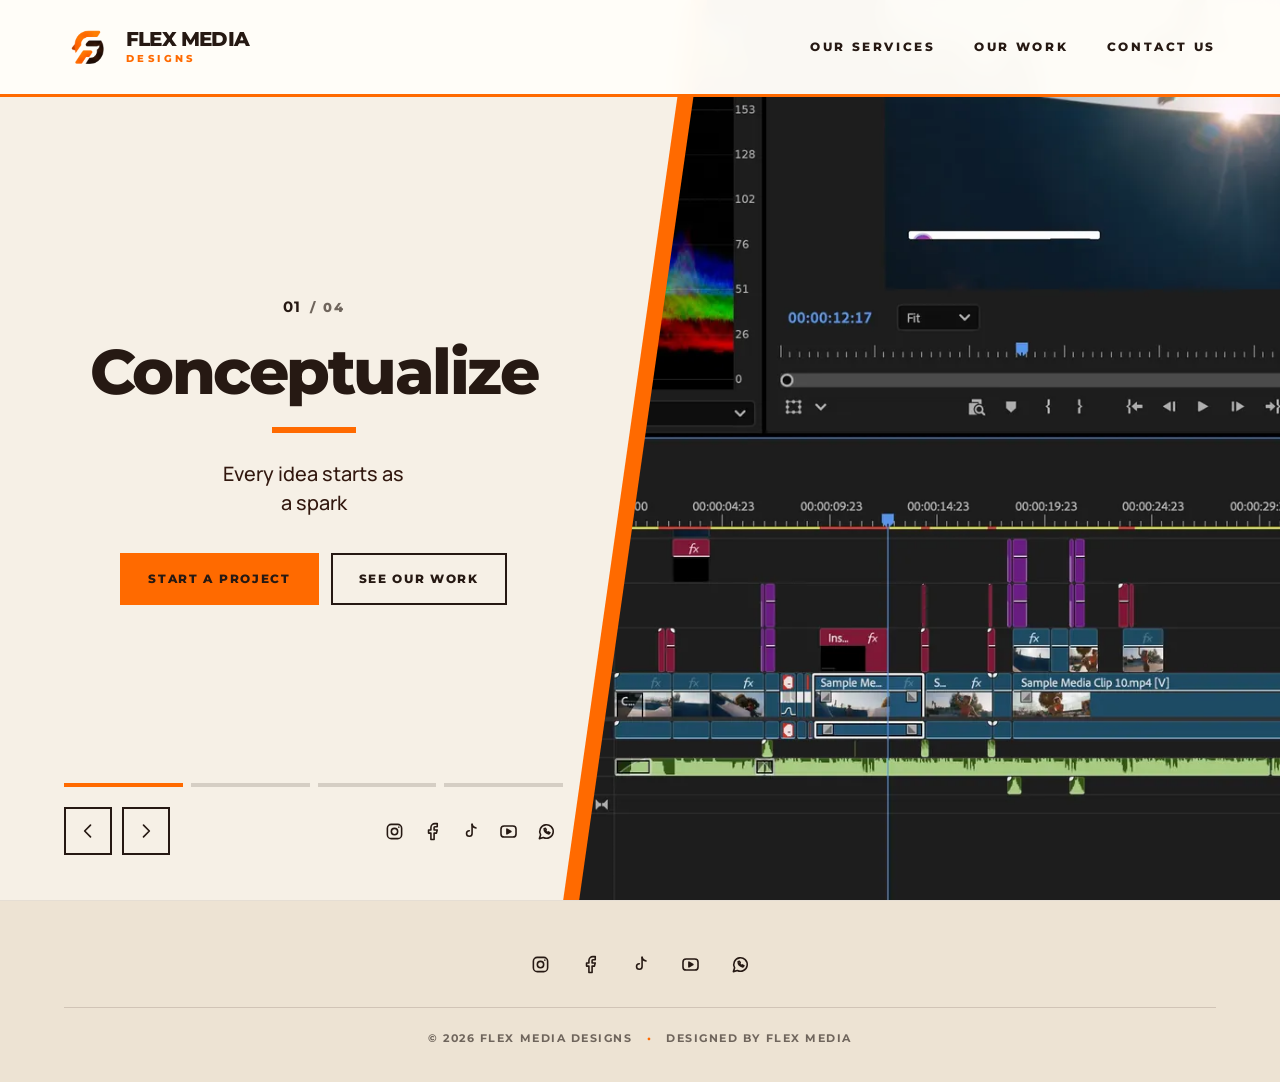
==== commit 415ec547: "Add files via upload" ====
--- a/index.html
+++ b/index.html
@@ -1,192 +1,29 @@
 <!doctype html>
-<html lang="en"><head><meta charset="utf-8"><meta name="viewport" content="width=device-width,initial-scale=1"><meta name="robots" content="noindex,nofollow">
-<title>Admin — Flex Media Designs</title>
-<link rel="icon" href="../assets/images/flex-media-logo.webp">
-<link href="https://fonts.googleapis.com/css2?family=Manrope:wght@400;600;700&family=Montserrat:wght@700;800&display=swap" rel="stylesheet">
-<style>
-:root{--o:#FF6A00;--od:#B84300;--n:#061456;--cream:#F6F0E6;--c2:#EDE3D3;--ink:#261913;--mu:#6f655c;--ln:#E0D6C6;--ok:#1a7f45;--er:#b3261e}
-*{box-sizing:border-box}body{margin:0;font:15px/1.5 Manrope,"Segoe UI",Arial,sans-serif;background:var(--cream);color:var(--ink);padding-bottom:90px}
-h1,h2,h3{font-family:Montserrat,Arial,sans-serif;color:var(--n);margin:0}
-header{background:var(--n);color:#fff;padding:16px 24px;display:flex;align-items:center;gap:14px;border-bottom:4px solid var(--o)}header h1{color:#fff;font-size:18px}header small{color:var(--c2);font-weight:400}
-main{max-width:1180px;margin:0 auto;padding:24px 18px}
-.card{background:#fff;border:1px solid var(--ln);border-radius:10px;padding:20px;margin-bottom:18px}
-label{display:block;font-weight:700;font-size:13px;margin:12px 0 4px}input[type=text],input[type=password],select{width:100%;padding:9px 10px;border:1px solid #cfc3ae;border-radius:6px;font:inherit;background:#fff}
-button{font:700 14px Manrope,sans-serif;padding:9px 16px;border-radius:6px;border:2px solid var(--n);background:var(--n);color:#fff;cursor:pointer}button.ghost{background:#fff;color:var(--n)}button.go{background:var(--o);border-color:var(--o);color:var(--n)}button:disabled{opacity:.45;cursor:not-allowed}
-.tabs{display:flex;gap:6px;flex-wrap:wrap;margin-bottom:16px}.tabs button{background:#fff;color:var(--n);border-color:var(--ln)}.tabs button.on{background:var(--n);color:#fff;border-color:var(--n)}
-.msg{margin-top:10px;font-weight:600}.msg.er{color:var(--er)}.msg.ok{color:var(--ok)}.hint{color:var(--mu);font-size:13px;margin:4px 0 0}
-.grid{display:grid;grid-template-columns:repeat(auto-fill,minmax(230px,1fr));gap:14px}
-.it{border:1px solid var(--ln);border-radius:8px;overflow:hidden;background:#fff;display:flex;flex-direction:column}.it.new{border-color:var(--o);box-shadow:0 0 0 2px #ffe6d2}
-.it .th{height:170px;background:var(--c2);display:grid;place-items:center;position:relative}.it .th img{max-width:100%;max-height:100%;object-fit:contain}.it .th input{position:absolute;top:8px;left:8px;width:18px;height:18px}
-.it .bd{padding:10px;display:grid;gap:6px}.it select,.it input[type=text]{padding:6px 8px;font-size:13px}.sz{font-size:12px;color:var(--mu)}
-.row{display:flex;gap:10px;flex-wrap:wrap;align-items:end}.row>div{flex:1;min-width:200px}
-.slot{display:grid;grid-template-columns:200px 1fr;gap:16px;align-items:center;border:1px solid var(--ln);border-radius:8px;padding:12px;margin-bottom:12px}.slot img{width:200px;height:130px;object-fit:cover;border-radius:6px;background:var(--c2)}.slot h3{font-size:16px;margin-bottom:8px}
-.bar{position:fixed;left:0;right:0;bottom:0;background:#fff;border-top:3px solid var(--o);padding:12px 24px;display:flex;justify-content:space-between;align-items:center;gap:12px;z-index:5}
-dialog{border:0;border-radius:10px;padding:0;width:min(980px,94vw);max-height:88vh}dialog::backdrop{background:rgba(6,20,86,.55)}dialog .in{padding:18px;overflow:auto;max-height:86vh}
-.pk{display:grid;grid-template-columns:repeat(auto-fill,minmax(120px,1fr));gap:10px}.pk button{padding:0;border:2px solid var(--ln);background:#fff;height:100px;overflow:hidden}.pk button:hover{border-color:var(--o)}.pk img{width:100%;height:100%;object-fit:cover}
-[hidden]{display:none!important}@media(max-width:640px){.slot{grid-template-columns:1fr}.slot img{width:100%}}
-</style></head><body>
-<header><img src="../assets/images/flex-media-logo.webp" alt="" width="36" height="36"><h1>Flex Media Designs <small>Admin tool</small></h1></header>
-<main>
-<section class="card" id="connect"><h2>Connect to GitHub</h2>
-<p class="hint">Use a fine-grained token limited to this repository with “Contents: Read and write”. The token stays in this browser tab unless you tick the box below.</p>
-<div class="row"><div><label for="repo">Repository (owner/name)</label><input type="text" id="repo" placeholder="your-name/flexmediadesigns.ke"></div><div><label for="branch">Branch</label><input type="text" id="branch" value="main"></div></div>
-<label for="token">Access token</label><input type="password" id="token" placeholder="github_pat_…" autocomplete="off">
-<label style="font-weight:400"><input type="checkbox" id="remember"> Remember the token on this device</label>
-<p><button id="btnConnect" class="go">Connect and load the site</button></p><div class="msg" id="cMsg"></div></section>
-
-<div id="app" hidden>
-<div class="tabs" id="tabs"><button data-t="upload" class="on">Upload designs</button><button data-t="gallery">Gallery categories</button><button data-t="home">Homepage pictures</button><button data-t="work">Our Work pictures</button></div>
-
-<section class="card" data-p="upload"><h2>Upload new designs</h2>
-<p class="hint">Every image is converted to compressed WebP in your browser before it is sent to GitHub. Anything that cannot be converted is rejected.</p>
-<div class="row"><div><label for="defCat">Category for this batch</label><select id="defCat"></select></div><div><label for="files">Choose images</label><input type="file" id="files" accept="image/*" multiple></div></div>
-<div class="msg" id="uMsg"></div><h3 style="margin:18px 0 10px">Ready to publish</h3><div class="grid" id="newGrid"></div></section>
-
-<section class="card" data-p="gallery" hidden><h2>Recategorize designs</h2>
-<div class="row"><div><label for="flt">Show</label><select id="flt"></select></div><div><label for="bulk">Move selected designs to</label><select id="bulk"></select></div><div style="flex:0"><button id="btnBulk" class="ghost">Move selected</button></div><div style="flex:0"><button id="btnAll" class="ghost">Select all shown</button></div></div>
-<div class="grid" id="galGrid" style="margin-top:16px"></div></section>
-
-<section class="card" data-p="home" hidden><h2>Homepage slider</h2><p class="hint">One picture for each word. Wide pictures with the subject on the right crop best.</p><div id="heroSlots"></div></section>
-<section class="card" data-p="work" hidden><h2>Our Work panels</h2><p class="hint">The background picture shown on each of the four panels.</p><div id="workSlots"></div></section>
-</div></main>
-
-<div class="bar"><span id="pend">Not connected</span><div><span class="msg" id="pMsg" style="margin-right:12px"></span><button id="btnPub" class="go" disabled>Publish to GitHub</button></div></div>
-<dialog id="dlg"><div class="in"><div class="row"><div><h2>Choose a picture</h2></div><div style="flex:0"><button class="ghost" id="dClose">Close</button></div></div>
-<label for="dUp">Or upload a new picture</label><input type="file" id="dUp" accept="image/*"><div class="msg" id="dMsg"></div><div id="dList"></div></div></dialog>
-
-<script>
-(()=>{"use strict";
-const $=s=>document.querySelector(s),$$=s=>[...document.querySelectorAll(s)];
-const esc=t=>String(t).replace(/[&<>"]/g,c=>({"&":"&amp;","<":"&lt;",">":"&gt;",'"':"&quot;"}[c]));
-const TYPES={promo:["Flyers"],campaign:["Flyers"],posters:["Posters","Banners"],brand:["Logo Design","Packaging Designs","Label Designs","Print Layouts","Business Cards","Brochures"]};
-const LIM={gallery:[1800,450],hero:[2200,600],work:[1600,350]}; // [longest edge px, target KB]
-const IMG=/\.(webp|jpe?g|png)$/i,P3=["js/hero-config.js","js/work-config.js","gallery.json"];
-let S={},G=[],H={},W={},files=new Map(),dirty={g:0,h:0,w:0},pickCb=null;
-
-/* ---------- GitHub ---------- */
-async function gh(p,o={}){const r=await fetch("https://api.github.com/repos/"+S.repo+p,Object.assign({},o,{headers:{Authorization:"Bearer "+S.token,Accept:"application/vnd.github+json","X-GitHub-Api-Version":"2022-11-28","Content-Type":"application/json"}}));
- if(!r.ok){const m={401:"GitHub rejected the token.",403:"The token cannot write to this repository (needs Contents: Read and write).",404:"Repository or branch not found, or the token cannot see it.",409:"The branch changed while publishing. Reload and try again.",422:"GitHub refused the update. Reload and try again."}[r.status]||"GitHub error "+r.status;throw new Error(m)}return r.json()}
-const blobText=async sha=>{const b=await gh("/git/blobs/"+sha);return new TextDecoder().decode(Uint8Array.from(atob(b.content.replace(/\n/g,"")),c=>c.charCodeAt(0)))};
-const evalCfg=t=>{const w={};new Function("window",t)(w);return w};
-async function snapshot(){const ref=await gh("/git/ref/heads/"+S.branch),c=await gh("/git/commits/"+ref.object.sha),t=await gh("/git/trees/"+c.tree.sha+"?recursive=1");return{head:ref.object.sha,tree:c.tree.sha,list:t.tree}}
-async function load(){
- const s=await snapshot();Object.assign(S,{head:s.head,treeSha:s.tree,list:s.list,sha:{}});
- const get=p=>{const e=s.list.find(x=>x.path===p);if(!e)throw new Error("Missing "+p+" in the repository.");S.sha[p]=e.sha;return blobText(e.sha)};
- const [hc,wc,gj]=await Promise.all(P3.map(get));
- H=evalCfg(hc).HERO_CONFIG;W=evalCfg(wc).WORK_CONFIG;const g=JSON.parse(gj);S.gShape=Array.isArray(g)?"arr":"obj";
- G=(g.images||g).filter(x=>x&&x.src).map(x=>{if(!x.cat||!W.cats[x.cat]){const c=guess(x);x.cat=c.cat;x.service=x.service||c.service}return x});
- files.clear();dirty={g:0,h:0,w:0};
-}
-function guess(it){const a=(W.assign||{})[it.src];if(a)return{cat:a[0],service:a[1]};const t=(it.title||it.src).toLowerCase();
- if(/vote|elect|chair|secretar|treasur|nominee|candidate|campaign/.test(t))return{cat:"campaign",service:"Flyers"};
- if(/banner/.test(t))return{cat:"posters",service:"Banners"};if(/poster/.test(t))return{cat:"posters",service:"Posters"};
- if(/logo/.test(t))return{cat:"brand",service:"Logo Design"};if(/packag/.test(t))return{cat:"brand",service:"Packaging Designs"};
- if(/label/.test(t))return{cat:"brand",service:"Label Designs"};if(/certificate|brochure|card/.test(t))return{cat:"brand",service:"Print Layouts"};
- return{cat:"promo",service:"Flyers"}}
-
-/* ---------- WebP conversion ---------- */
-async function toWebp(file,kind){
- const [edge,kb]=LIM[kind],bmp=await createImageBitmap(file,{imageOrientation:"from-image"});
- let w=bmp.width,h=bmp.height,k=Math.min(1,edge/Math.max(w,h)),q=.86;
- if(file.type==="image/webp"&&file.size<=kb*1024&&k===1)return{blob:file,w,h};
- for(let i=0;i<8;i++){
-  const cw=Math.round(w*k),ch=Math.round(h*k),c=document.createElement("canvas");c.width=cw;c.height=ch;
-  const x=c.getContext("2d");x.imageSmoothingQuality="high";x.drawImage(bmp,0,0,cw,ch);
-  const b=await new Promise(r=>c.toBlob(r,"image/webp",q));
-  if(!b||b.type!=="image/webp")throw new Error("This browser cannot create WebP. Use Chrome, Edge or Firefox.");
-  if(b.size<=kb*1024||i===7)return{blob:b,w:cw,h:ch};
-  if(q>.75)q-=.04;else k*=.88}
-}
-const slug=t=>t.toLowerCase().replace(/\.[a-z0-9]+$/,"").replace(/[^a-z0-9]+/g,"-").replace(/^-|-$/g,"")||"design";
-const exists=p=>S.list.some(x=>x.path===p)||files.has(p);
-function freePath(dir,name){let b=slug(name),p=dir+b+".webp",n=2;while(exists(p))p=dir+b+"-"+n++ +".webp";return p}
-const kbs=b=>Math.round(b.size/1024)+" KB";
-async function stage(file,kind,dir,name){const r=await toWebp(file,kind),p=freePath(dir,name||file.name);files.set(p,{blob:r.blob,url:URL.createObjectURL(r.blob),w:r.w,h:r.h});return p}
-
-/* ---------- Rendering ---------- */
-const catOpts=sel=>Object.keys(W.cats).map(k=>`<option value="${k}"${k===sel?" selected":""}>${esc(W.cats[k].title)}</option>`).join("");
-const typeOpts=(c,sel)=>{const l=TYPES[c]||[];if(sel&&l.indexOf(sel)<0)l.concat([sel]);return(l.indexOf(sel)<0&&sel?l.concat([sel]):l).map(t=>`<option${t===sel?" selected":""}>${esc(t)}</option>`).join("")};
-const thumb=p=>files.has(p)?files.get(p).url:"../"+encodeURI(p);
-function card(it,i,sel){const p="assets/images/gallery/"+it.src,f=files.get(p);
- return`<div class="it${f?" new":""}" data-i="${i}"><div class="th"><img loading="lazy" src="${thumb(p)}" alt="">${sel?'<input type="checkbox" class="sel" aria-label="Select">':""}</div><div class="bd">
- <input type="text" class="ti" value="${esc(it.title||"")}" aria-label="Title"><select class="ct">${catOpts(it.cat)}</select><select class="sv">${typeOpts(it.cat,it.service)}</select>
- ${f?`<span class="sz">WebP ${kbs(f.blob)} · ${f.w}×${f.h}</span><button class="ghost rm">Remove</button>`:""}</div></div>`}
-function render(){
- const fl=$("#flt").value||"all";
- $("#newGrid").innerHTML=G.map((it,i)=>files.has("assets/images/gallery/"+it.src)?card(it,i,false):"").join("")||'<p class="hint">Nothing yet. Choose images above.</p>';
- $("#galGrid").innerHTML=G.map((it,i)=>fl==="all"||it.cat===fl?card(it,i,true):"").reverse().join("");
- const cnt={};G.forEach(x=>cnt[x.cat]=(cnt[x.cat]||0)+1);
- $("#flt").innerHTML=`<option value="all">All designs (${G.length})</option>`+Object.keys(W.cats).map(k=>`<option value="${k}"${k===fl?" selected":""}>${esc(W.cats[k].title)} (${cnt[k]||0})</option>`).join("");
- const hp=f=>f.indexOf("/")>-1?f:"assets/images/hero/"+f;
- $("#heroSlots").innerHTML=H.images.map((f,i)=>slot("h"+i,(H.words||[])[i]||"Slide "+(i+1),thumb(hp(f)))).join("");
- $("#workSlots").innerHTML=Object.keys(W.cats).map(k=>slot("w"+k,W.cats[k].title,thumb(W.cats[k].bg))).join("");
- const n=[...files.keys()].filter(p=>p.indexOf("/gallery/")>-1).length,ch=[dirty.g&&"gallery",dirty.h&&"homepage",dirty.w&&"Our Work"].filter(Boolean);
- $("#pend").textContent=ch.length?`Unpublished: ${ch.join(", ")}${n?` · ${n} new image${n>1?"s":""}`:""}`:"No unpublished changes";$("#btnPub").disabled=!ch.length;
-}
-const slot=(id,t,src)=>`<div class="slot"><img src="${src}" alt=""><div><h3>${esc(t)}</h3><button class="ghost pick" data-id="${id}">Change picture</button></div></div>`;
-const redraw=()=>{const y=scrollY;render();scrollTo(0,y)};
-
-/* ---------- Events ---------- */
-$("#tabs").onclick=e=>{const b=e.target.closest("button");if(!b)return;$$("#tabs button").forEach(x=>x.classList.toggle("on",x===b));$$("[data-p]").forEach(s=>s.hidden=s.dataset.p!==b.dataset.t)};
-document.addEventListener("change",e=>{const c=e.target.closest(".it");if(!c)return;const it=G[+c.dataset.i];dirty.g=1;
- if(e.target.classList.contains("ti"))it.title=e.target.value.trim();
- if(e.target.classList.contains("sv"))it.service=e.target.value;
- if(e.target.classList.contains("ct")){it.cat=e.target.value;it.service=TYPES[it.cat][0]}
- redraw()});
-document.addEventListener("click",e=>{
- const rm=e.target.closest(".rm");if(rm){const i=+rm.closest(".it").dataset.i,p="assets/images/gallery/"+G[i].src;URL.revokeObjectURL(files.get(p).url);files.delete(p);G.splice(i,1);dirty.g=G.some(x=>files.has("assets/images/gallery/"+x.src))||dirty.g;redraw()}
- const pk=e.target.closest(".pick");if(pk)openPicker(pk.dataset.id)});
-$("#btnAll").onclick=()=>$$("#galGrid .sel").forEach(c=>c.checked=true);
-$("#btnBulk").onclick=()=>{const c=$("#bulk").value,ids=$$("#galGrid .sel:checked").map(x=>+x.closest(".it").dataset.i);if(!ids.length){return}
- ids.forEach(i=>{if(G[i].cat!==c){G[i].cat=c;G[i].service=TYPES[c][0]}});dirty.g=1;redraw()};
-$("#flt").onchange=render;
-$("#files").onchange=async e=>{const m=$("#uMsg");m.className="msg";let ok=0;
- for(const f of e.target.files){m.textContent="Converting "+f.name+"…";
-  try{const p=await stage(f,"gallery","assets/images/gallery/",f.name),c=$("#defCat").value,ti=f.name.replace(/\.[^.]+$/,"").replace(/[-_]+/g," ").trim();
-   G.push({src:p.split("/").pop(),title:ti,cat:c,service:TYPES[c][0],w:files.get(p).w,h:files.get(p).h});ok++;dirty.g=1}
-  catch(er){m.className="msg er";m.textContent=f.name+": "+er.message;e.target.value="";render();return}}
- m.className="msg ok";m.textContent=ok+" image"+(ok===1?"":"s")+" converted to WebP. Check the categories, then publish.";e.target.value="";render()};
-
-/* picker */
-function openPicker(id){const dl=$("#dList"),seen=new Set(),groups={"Gallery":[],"Homepage":[],"Services":[],"Other":[]};
- [...S.list.map(x=>x.path),...files.keys()].forEach(p=>{if(seen.has(p)||!IMG.test(p)||p.indexOf("assets/images/")!==0||p.indexOf("/portfolio/")>-1)return;seen.add(p);
-  groups[p.indexOf("/gallery/")>-1?"Gallery":p.indexOf("/hero/")>-1?"Homepage":p.indexOf("/services/")>-1?"Services":"Other"].push(p)});
- dl.innerHTML=Object.keys(groups).filter(g=>groups[g].length).map(g=>`<h3 style="margin:16px 0 8px">${g}</h3><div class="pk">${groups[g].map(p=>`<button data-p="${esc(p)}" title="${esc(p.split("/").pop())}"><img loading="lazy" src="${thumb(p)}" alt=""></button>`).join("")}</div>`).join("");
- const hero=id[0]==="h";pickCb=async p=>{if(hero){const i=+id.slice(1),pre="assets/images/hero/";H.images[i]=p.indexOf(pre)===0&&p.indexOf("/",pre.length)<0?p.slice(pre.length):p;dirty.h=1}else{W.cats[id.slice(1)].bg=p;dirty.w=1}$("#dlg").close();redraw()};
- pickCb.kind=hero?"hero":"work";pickCb.dir=hero?"assets/images/hero/":"assets/images/work/";$("#dMsg").textContent="";$("#dlg").showModal()}
-$("#dList").onclick=e=>{const b=e.target.closest("button[data-p]");if(b)pickCb(b.dataset.p)};
-$("#dClose").onclick=()=>$("#dlg").close();
-$("#dUp").onchange=async e=>{const f=e.target.files[0];if(!f)return;const m=$("#dMsg");m.className="msg";m.textContent="Converting…";
- try{pickCb(await stage(f,pickCb.kind,pickCb.dir,f.name))}catch(er){m.className="msg er";m.textContent=er.message}e.target.value=""};
-
-/* connect */
-$("#btnConnect").onclick=async()=>{const m=$("#cMsg");m.className="msg";
- S={repo:$("#repo").value.trim().replace(/^https?:\/\/github\.com\//,"").replace(/\.git$|\/$/g,""),branch:$("#branch").value.trim()||"main",token:$("#token").value.trim()};
- if(!/^[\w.-]+\/[\w.-]+$/.test(S.repo)||!S.token){m.className="msg er";m.textContent="Enter the repository as owner/name and paste your token.";return}
- m.textContent="Loading…";
- try{await load();localStorage.setItem("fmd_adm",JSON.stringify({repo:S.repo,branch:S.branch,token:$("#remember").checked?S.token:""}));
-  $("#defCat").innerHTML=catOpts("promo");$("#bulk").innerHTML=catOpts("promo");$("#connect").hidden=false;$("#app").hidden=false;m.className="msg ok";m.textContent="Connected. "+G.length+" designs loaded.";render()}
- catch(er){m.className="msg er";m.textContent=er.message}};
-try{const s=JSON.parse(localStorage.getItem("fmd_adm")||"null");if(s){$("#repo").value=s.repo||"";$("#branch").value=s.branch||"main";$("#token").value=s.token||"";$("#remember").checked=!!s.token}}catch(e){}
-
-/* publish */
-const b64=b=>new Promise(r=>{const f=new FileReader();f.onload=()=>r(f.result.split(",")[1]);f.readAsDataURL(b)});
-$("#btnPub").onclick=async()=>{const m=$("#pMsg"),btn=$("#btnPub");m.className="msg";btn.disabled=true;
- try{m.textContent="Checking the repository…";const s=await snapshot();
-  for(const p of P3){const e=s.list.find(x=>x.path===p);if(!e||e.sha!==S.sha[p])throw new Error("Site settings changed on GitHub since you loaded this page. Reload the page and repeat your changes.")}
-  const tree=[],used=new Set();
-  const add=async(path,content,enc)=>{const b=await gh("/git/blobs",{method:"POST",body:JSON.stringify({content,encoding:enc})});tree.push({path,mode:"100644",type:"blob",sha:b.sha})};
-  const pics=[...G.map(x=>"assets/images/gallery/"+x.src),...H.images.map(f=>f.indexOf("/")>-1?f:"assets/images/hero/"+f),...Object.values(W.cats).map(c=>c.bg)];pics.forEach(p=>used.add(p));
-  let n=0;const up=[...files.keys()].filter(p=>used.has(p));
-  for(const p of up){m.textContent=`Uploading image ${++n} of ${up.length}…`;await add(p,await b64(files.get(p).blob),"base64")}
-  m.textContent="Saving settings…";
-  if(dirty.g){const imgs=G.map(x=>{const o=Object.assign({},x);return{src:o.src,title:o.title,cat:o.cat,service:o.service,w:o.w,h:o.h,...(o.date?{date:o.date}:{})}});await add("gallery.json",JSON.stringify({images:imgs},null,2)+"\n","utf-8")}
-  if(dirty.h)await add("js/hero-config.js","/* Homepage slider. Pictures are chosen in /admin-tool/ (words and taglines can be edited here). */\nwindow.HERO_CONFIG = "+JSON.stringify(H,null,2)+";\n","utf-8");
-  if(dirty.w)await add("js/work-config.js","/* Our Work panels. Panel pictures and each design's category are set in /admin-tool/. \"assign\" is only a fallback for designs without a category. */\nwindow.WORK_CONFIG = "+JSON.stringify(W,null,2)+";\n","utf-8");
-  const t=await gh("/git/trees",{method:"POST",body:JSON.stringify({base_tree:s.tree,tree})}),
-   c=await gh("/git/commits",{method:"POST",body:JSON.stringify({message:"Admin tool: update designs and site pictures",tree:t.sha,parents:[s.head]})});
-  await gh("/git/refs/heads/"+S.branch,{method:"PATCH",body:JSON.stringify({sha:c.sha})});
-  await load();render();m.className="msg ok";m.textContent="Published. The live site updates in about a minute."}
- catch(er){m.className="msg er";m.textContent=er.message;btn.disabled=false}};
-})();
-</script></body></html>
+<html lang="en"><head><meta charset="utf-8"><meta name="viewport" content="width=device-width,initial-scale=1"><meta name="theme-color" content="#061456">
+<title>FLEX MEDIA DESIGNS — Graphic Design & Media Production</title><meta name="description" content="Creative graphic design and media production by FLEX MEDIA DESIGNS. Flyers, posters, logos, packaging, video and photography."><meta property="og:title" content="FLEX MEDIA DESIGNS — Graphic Design & Media Production"><meta property="og:description" content="Creative graphic design and media production by FLEX MEDIA DESIGNS. Flyers, posters, logos, packaging, video and photography."><meta property="og:type" content="website">
+<link rel="icon" href="assets/images/flex-media-logo.webp" type="image/webp">
+<link rel="preconnect" href="https://fonts.googleapis.com"><link rel="preconnect" href="https://fonts.gstatic.com" crossorigin>
+<link href="https://fonts.googleapis.com/css2?family=Manrope:wght@300;400;600;700&family=Montserrat:wght@300;500;600;700;800;900&display=swap" rel="stylesheet">
+<link rel="stylesheet" href="css/site.css"><link rel="stylesheet" href="css/home.css"></head><body>
+<header class="site-header"><a class="brand" href="index.html" aria-label="FLEX MEDIA DESIGNS home"><img src="assets/images/flex-media-logo.webp" alt="" width="50" height="50"><span class="brand-name">Flex Media<b>Designs</b></span></a>
+<button class="burger" aria-label="Menu" aria-expanded="false"><span></span><span></span><span></span></button><nav class="nav" aria-label="Main"><a href="our-services.html">Our Services</a><a href="our-work.html">Our Work</a><a href="contact-us.html">Contact Us</a></nav></header>
+<main><section class="hero" aria-label="Welcome">
+<div class="edge" aria-hidden="true"></div>
+<div class="sheet">
+<div class="copy">
+<p class="count" aria-hidden="true"><b id="n">01</b><span id="t">/ 04</span></p>
+<div class="word-wrap"><h1 class="word">CONCEPTUALIZE</h1></div>
+<p id="tag">Every idea starts as a spark</p>
+<div class="cta"><a class="go" href="contact-us.html">Start a project</a><a class="go line" href="our-work.html">See our work</a></div>
+</div>
+<div class="ctrl">
+<div class="dots" aria-hidden="true"></div>
+<div class="row"><div class="arrows"><button id="prev" aria-label="Previous slide"><svg viewBox="0 0 24 24" fill="none" stroke="currentColor" stroke-width="2" stroke-linecap="round" stroke-linejoin="round"><path d="M15 5l-7 7 7 7"/></svg></button><button id="next" aria-label="Next slide"><svg viewBox="0 0 24 24" fill="none" stroke="currentColor" stroke-width="2" stroke-linecap="round" stroke-linejoin="round"><path d="M9 5l7 7-7 7"/></svg></button></div>
+<div class="socials"><a href="https://www.instagram.com/salasia769/" target="_blank" rel="noopener noreferrer" aria-label="Instagram"><svg viewBox="0 0 24 24" fill="none" stroke="currentColor" stroke-width="2" stroke-linecap="round" stroke-linejoin="round"><rect x="3" y="3" width="18" height="18" rx="5"/><circle cx="12" cy="12" r="4"/><circle cx="17.5" cy="6.5" r="1" fill="currentColor" stroke="none"/></svg></a><a href="https://www.facebook.com/share/1G5sG8GXUS/" target="_blank" rel="noopener noreferrer" aria-label="Facebook"><svg viewBox="0 0 24 24" fill="none" stroke="currentColor" stroke-width="2" stroke-linecap="round" stroke-linejoin="round"><path d="M18 2h-3a5 5 0 0 0-5 5v3H7v4h3v8h4v-8h3l1-4h-4V7a1 1 0 0 1 1-1h3z"/></svg></a><a href="https://www.tiktok.com/@thee_flexor" target="_blank" rel="noopener noreferrer" aria-label="TikTok"><svg viewBox="0 0 24 24" fill="none" stroke="currentColor" stroke-width="2" stroke-linecap="round" stroke-linejoin="round"><path d="M14 3v11.5a3.5 3.5 0 1 1-3.5-3.5"/><path d="M14 3c.4 2.6 2.1 4.2 5 4.5"/></svg></a><a href="https://youtube.com/@flexmedia_ke" target="_blank" rel="noopener noreferrer" aria-label="YouTube"><svg viewBox="0 0 24 24" fill="none" stroke="currentColor" stroke-width="2" stroke-linecap="round" stroke-linejoin="round"><rect x="2.5" y="5" width="19" height="14" rx="4"/><path d="M10 9l5 3-5 3z" fill="currentColor"/></svg></a><a href="https://wa.me/254724660864" target="_blank" rel="noopener noreferrer" aria-label="WhatsApp"><svg viewBox="0 0 24 24" fill="none" stroke="currentColor" stroke-width="2" stroke-linecap="round" stroke-linejoin="round"><path d="M3 21l1.6-4.8A8.5 8.5 0 1 1 8 19.5z"/><path d="M9 8.5c0 3 2.5 5.5 6 6.5l1.3-1.5-2-1-1 .8c-1-.4-2-1.4-2.4-2.4l.8-1-1-2z"/></svg></a></div></div>
+</div>
+<small id="cur" class="sr">CONCEPTUALIZE</small>
+</div>
+</section></main>
+<footer class="site-footer"><div class="socials"><a href="https://www.instagram.com/salasia769/" target="_blank" rel="noopener noreferrer" aria-label="Instagram"><svg viewBox="0 0 24 24" fill="none" stroke="currentColor" stroke-width="2" stroke-linecap="round" stroke-linejoin="round"><rect x="3" y="3" width="18" height="18" rx="5"/><circle cx="12" cy="12" r="4"/><circle cx="17.5" cy="6.5" r="1" fill="currentColor" stroke="none"/></svg></a><a href="https://www.facebook.com/share/1G5sG8GXUS/" target="_blank" rel="noopener noreferrer" aria-label="Facebook"><svg viewBox="0 0 24 24" fill="none" stroke="currentColor" stroke-width="2" stroke-linecap="round" stroke-linejoin="round"><path d="M18 2h-3a5 5 0 0 0-5 5v3H7v4h3v8h4v-8h3l1-4h-4V7a1 1 0 0 1 1-1h3z"/></svg></a><a href="https://www.tiktok.com/@thee_flexor" target="_blank" rel="noopener noreferrer" aria-label="TikTok"><svg viewBox="0 0 24 24" fill="none" stroke="currentColor" stroke-width="2" stroke-linecap="round" stroke-linejoin="round"><path d="M14 3v11.5a3.5 3.5 0 1 1-3.5-3.5"/><path d="M14 3c.4 2.6 2.1 4.2 5 4.5"/></svg></a><a href="https://youtube.com/@flexmedia_ke" target="_blank" rel="noopener noreferrer" aria-label="YouTube"><svg viewBox="0 0 24 24" fill="none" stroke="currentColor" stroke-width="2" stroke-linecap="round" stroke-linejoin="round"><rect x="2.5" y="5" width="19" height="14" rx="4"/><path d="M10 9l5 3-5 3z" fill="currentColor"/></svg></a><a href="https://wa.me/254724660864" target="_blank" rel="noopener noreferrer" aria-label="WhatsApp"><svg viewBox="0 0 24 24" fill="none" stroke="currentColor" stroke-width="2" stroke-linecap="round" stroke-linejoin="round"><path d="M3 21l1.6-4.8A8.5 8.5 0 1 1 8 19.5z"/><path d="M9 8.5c0 3 2.5 5.5 6 6.5l1.3-1.5-2-1-1 .8c-1-.4-2-1.4-2.4-2.4l.8-1-1-2z"/></svg></a></div>
+<div class="fb"><span>© <span id="yr"></span> FLEX MEDIA DESIGNS</span><span>Designed By FLEX MEDIA</span></div></footer>
+<script src="js/work-config.js"></script><script src="js/hero-config.js"></script><script src="js/site.js"></script><script src="js/home.js"></script></body></html>
--- a/css/site.css
+++ b/css/site.css
@@ -0,0 +1,130 @@
+/* FLEX MEDIA DESIGNS - orange, royal blue, navy and sand theme. Colours and fonts are the variables just below. */
+:root{
+/* FLEX MEDIA brand colours (taken from the Flex Media Designs flyer), each with its shades */
+--orange:#FF6A00;--orange-lt:#FF9147;--orange-tint:#FFE6D2;--orange-dk:#B84300;
+--blue:#0A38B5;--blue-lt:#3D66DB;--blue-tint:#E3EAFB;
+--navy:#061456;--navy-dk:#000828;--steel:#204878;
+--sand:#D2C3A6;--cream:#F6F0E6;--cream2:#EDE3D3;--soft:#FFFDF8;
+--ink:#261913;--brown:#32180F;--muted:#6f655c;--border:#E5DED4;--dark:var(--navy-dk);
+--font:Montserrat,Manrope,"Segoe UI",Arial,sans-serif;--body:Manrope,"Segoe UI",Arial,sans-serif;--pad:clamp(20px,5vw,72px)}
+*{box-sizing:border-box;margin:0;padding:0}html{scroll-behavior:smooth;-webkit-text-size-adjust:100%}
+body{font-family:var(--body);background:var(--cream);color:var(--ink);line-height:1.6;overflow-x:hidden}
+::selection{background:var(--orange);color:#fff}
+img{display:block;max-width:100%}a{color:inherit;text-decoration:none}button{font:inherit;cursor:pointer}
+:focus-visible{outline:2px solid var(--orange);outline-offset:3px}
+/* header */
+.site-header{position:fixed;inset:0 0 auto 0;z-index:80;display:flex;align-items:center;justify-content:space-between;padding:22px var(--pad);background:rgba(255,253,248,.98);backdrop-filter:blur(10px);transition:padding .35s,box-shadow .35s}
+
+.site-header.scrolled{padding-block:14px;box-shadow:0 6px 24px rgba(6,20,86,.12)}
+.brand{display:inline-flex;align-items:center;gap:12px}.brand img{width:50px;height:50px;object-fit:contain}
+.brand-name{font:800 20px/1.05 var(--font);letter-spacing:-.04em;text-transform:uppercase;color:var(--ink)}.brand-name b{color:var(--orange);display:block;font-weight:800;letter-spacing:.34em;font-size:10px;margin-top:4px}
+.nav{display:flex;gap:clamp(18px,3vw,44px)}
+.nav a{font:800 12px/1 var(--font);letter-spacing:.22em;text-transform:uppercase;padding:8px 0;position:relative;color:var(--ink)}
+.nav a::after{content:"";position:absolute;left:0;bottom:0;height:2px;width:0;background:var(--orange);transition:width .3s}
+.nav a:hover::after,.nav a.on::after{width:100%}.nav a.on{color:var(--orange)}
+.burger{display:none;background:none;border:0;width:44px;height:44px;position:relative;z-index:95}
+.burger span{position:absolute;left:10px;right:10px;height:2px;background:var(--ink);transition:.3s}.burger span:nth-child(1){top:16px}.burger span:nth-child(2){top:22px}.burger span:nth-child(3){top:28px}
+.menu-open .burger span:nth-child(1){top:22px;transform:rotate(45deg)}.menu-open .burger span:nth-child(2){opacity:0}.menu-open .burger span:nth-child(3){top:22px;transform:rotate(-45deg)}
+/* hero */
+.hero{position:relative;height:100vh;height:100svh;min-height:520px;overflow:hidden;background:var(--cream2)}
+.slide{position:absolute;inset:0;background-size:cover;background-position:center;opacity:0;transform:scale(1.08);transition:opacity 1.4s ease,transform 9s ease-out}
+.slide.on{opacity:1;transform:scale(1)}
+.word-wrap{position:absolute;inset:0;display:grid;place-items:center;z-index:5;pointer-events:none;padding:0 var(--pad)}
+.word{background:var(--orange);color:#fff;font:500 clamp(1.25rem,5.2vw,3.7rem)/1 var(--font);letter-spacing:.34em;padding:.42em .5em .42em .85em;text-transform:uppercase;box-shadow:0 18px 50px rgba(255,106,0,.35);animation:wordIn .9s cubic-bezier(.2,.8,.2,1) both;max-width:100%}
+@keyframes wordIn{from{opacity:0;transform:translateY(24px)}to{opacity:1;transform:none}}
+.hero-cap{position:absolute;right:var(--pad);bottom:44px;z-index:6;text-align:right;max-width:280px;background:var(--cream);padding:20px 24px;box-shadow:0 10px 30px rgba(6,20,86,.18)}
+.arrows{display:flex;gap:18px;justify-content:flex-end;margin-bottom:16px}.arrows button{background:none;border:0;color:var(--ink);width:34px;height:34px;opacity:.75;transition:.2s}.arrows button:hover{opacity:1;color:var(--orange);transform:scale(1.15)}
+.hero-cap small{display:block;font:800 10px/1 var(--font);letter-spacing:.4em;color:var(--ink);text-transform:uppercase}
+.hero-cap hr{width:44px;border:0;border-top:2px solid var(--orange);margin:14px 0 14px auto}.hero-cap p{font:700 10px/1.9 var(--font);letter-spacing:.3em;text-transform:uppercase;color:var(--brown)}
+.socials{display:flex;gap:16px;align-items:center}.socials a{width:34px;height:34px;display:grid;place-items:center;border-radius:50%;color:var(--ink);transition:.25s}.socials a:hover{color:var(--orange);transform:translateY(-3px)}.socials svg{width:19px;height:19px}
+.hero .socials{position:absolute;left:var(--pad);bottom:44px;z-index:6;background:var(--cream);padding:8px 16px;box-shadow:0 10px 30px rgba(6,20,86,.18)}
+.dots{position:absolute;left:50%;bottom:44px;transform:translateX(-50%);display:flex;gap:10px;z-index:6;background:var(--cream);padding:12px 16px}.dots i{width:26px;height:3px;background:rgba(10,20,69,.25);transition:.4s}.dots i.on{background:var(--orange);width:44px}
+/* inner pages */
+.page-hero{padding:170px var(--pad) 70px;background:radial-gradient(900px 400px at 85% 0,rgba(255,106,0,.18),transparent 70%),linear-gradient(180deg,var(--cream2),var(--cream))}
+.eyebrow{font:800 11px/1 var(--font);letter-spacing:.34em;color:var(--orange);text-transform:uppercase;margin-bottom:18px;display:block}
+h1,h2,h3{font-family:var(--font);text-transform:uppercase;letter-spacing:-.02em;line-height:1.05;color:var(--ink)}
+.page-hero h1{font-size:clamp(2.3rem,6vw,4.6rem);font-weight:800}.page-hero h1::after,.rule::after{content:"";display:block;width:70px;height:3px;background:var(--orange);margin-top:22px}
+.page-hero p{max-width:640px;margin-top:22px;font-size:clamp(1rem,1.6vw,1.25rem);font-weight:400;color:var(--muted)}
+.section{padding:70px var(--pad)}
+.page-hero.tight{padding-bottom:26px}.page-hero.tight+.section{padding-top:26px}
+.btn{display:inline-flex;align-items:center;gap:10px;background:var(--orange);color:#fff;border:2px solid var(--orange);font:800 12px/1 var(--font);letter-spacing:.14em;text-transform:uppercase;padding:16px 26px;transition:.25s;position:relative}
+.btn:hover{background:var(--blue);border-color:var(--blue);color:#fff;transform:translateY(-2px);box-shadow:0 10px 26px rgba(10,56,181,.28)}.btn.ghost{background:transparent;border-color:var(--ink);color:var(--ink)}.btn.ghost:hover{border-color:var(--orange);color:var(--orange);background:transparent;box-shadow:none}
+/* services */
+.svc-grid{display:grid;grid-template-columns:repeat(auto-fill,minmax(290px,1fr));gap:26px;max-width:1300px;margin:0 auto}
+.svc{background:var(--soft);border:1px solid var(--border);overflow:hidden;display:flex;flex-direction:column;transition:.35s;box-shadow:0 6px 18px rgba(6,20,86,.06)}.svc:hover{transform:translateY(-8px);border-color:var(--orange);box-shadow:0 24px 46px rgba(6,20,86,.16)}
+.svc .ph{aspect-ratio:4/3;overflow:hidden;position:relative;background:var(--cream2)}.svc .ph img{width:100%;height:100%;object-fit:cover;object-position:top;transition:.7s}.svc:hover .ph img{transform:scale(1.07)}
+.svc .no{position:absolute;left:0;top:0;background:var(--blue);color:#fff;font:800 12px/1 var(--font);letter-spacing:.1em;padding:10px 14px}
+.svc .bd{padding:24px 24px 26px;display:flex;flex-direction:column;gap:10px;flex:1}.svc h3{font-size:1.15rem;font-weight:800}.svc p{color:var(--muted);font-size:.95rem;flex:1}
+.svc a.more{font:800 11px/1 var(--font);letter-spacing:.2em;text-transform:uppercase;color:var(--orange);margin-top:8px}.svc a.more:hover{color:var(--brown)}
+.cta-band{margin:30px var(--pad) 80px;padding:46px;background:linear-gradient(120deg,var(--blue),var(--navy));border-bottom:6px solid var(--orange);display:flex;gap:24px;justify-content:space-between;align-items:center;flex-wrap:wrap;max-width:1300px;margin-inline:auto}
+.cta-band h2{font-size:clamp(1.4rem,3vw,2.2rem);color:#fff}.cta-band .btn{background:var(--cream);border-color:var(--cream);color:var(--orange)}.cta-band .btn:hover{background:var(--brown);border-color:var(--brown);color:#fff}
+/* work panels (text sits on photos, so it stays light) */
+.panels{--s:6vw;display:flex;height:100vh;height:100svh;min-height:560px;max-height:820px;background:var(--cream);overflow:hidden}
+.panel{position:relative;flex:none;width:calc(25% + var(--s));margin-left:calc(-1 * var(--s));overflow:hidden;clip-path:polygon(var(--s) 0,100% 0,calc(100% - var(--s)) 100%,0 100%);display:flex;flex-direction:column;justify-content:flex-end;padding:0 calc(var(--s) + 14px) 30px calc(34px + var(--s) / 2);color:var(--ink)}
+.panel:first-child{width:calc(25% + var(--s) / 2);padding-left:34px;margin-left:0;clip-path:polygon(0 0,100% 0,calc(100% - var(--s)) 100%,0 100%)}.panel:last-child{width:calc(25% + var(--s) / 2);clip-path:polygon(var(--s) 0,100% 0,100% 100%,0 100%)}
+.panel .bg{position:absolute;inset:-2%;background-size:cover;background-position:center top;transition:transform .9s}.panel:hover .bg{transform:scale(1.08)}
+.panel::after{content:"";position:absolute;left:0;right:0;bottom:0;height:185px;background:var(--cream)}
+.panel>*:not(.bg){position:relative;z-index:2}.panel h2{color:var(--ink);font-weight:900;font-size:clamp(1.2rem,2.2vw,2rem);letter-spacing:-.04em;line-height:1}
+.panel:not(:last-child)::before{content:"";position:absolute;inset:0;z-index:3;pointer-events:none;background:var(--orange);clip-path:polygon(calc(100% - 9px) 0,100% 0,calc(100% - var(--s)) 100%,calc(100% - var(--s) - 9px) 100%)}
+.panel:nth-child(2)::before{background:#fff}
+.panel .cnt{font:700 11px/1 var(--font);letter-spacing:.26em;color:#c24a00;text-transform:uppercase;margin:10px 0 14px}.panel .btn{align-self:flex-start;padding:12px 18px;font-size:11px}
+.work-intro{max-width:900px;margin:0 auto;padding:80px var(--pad)}.work-intro h2{font-size:clamp(2rem,4vw,3rem)}.work-intro p{font-size:clamp(1.15rem,2.2vw,1.7rem);font-weight:400;margin-top:34px;color:var(--brown);line-height:1.5}
+/* gallery */
+.chips{display:flex;gap:10px;flex-wrap:wrap;max-width:1400px;margin:0 auto 34px}.chips button{background:var(--soft);color:var(--ink);border:1.5px solid var(--border);padding:11px 20px;font:800 11px/1 var(--font);letter-spacing:.16em;text-transform:uppercase;transition:.25s}
+.chips button:hover{border-color:var(--orange);color:var(--orange)}.chips button.on{background:var(--blue);border-color:var(--blue);color:#fff}
+.masonry{columns:4 260px;column-gap:20px;max-width:1400px;margin:0 auto}.tile{break-inside:avoid;margin-bottom:20px;position:relative;overflow:hidden;cursor:zoom-in;background:var(--soft);border:0;display:block;width:100%;padding:0;text-align:left;animation:fade .6s both;box-shadow:0 6px 18px rgba(6,20,86,.1)}
+@keyframes fade{from{opacity:0;transform:translateY(18px)}to{opacity:1;transform:none}}
+.tile img{width:100%;height:auto;transition:.6s}.tile:hover img{transform:scale(1.05)}
+.tile .cap{position:absolute;inset:auto 0 0 0;padding:12px 16px;background:var(--cream);border-top:3px solid var(--orange);color:var(--ink);font:800 11px/1.3 var(--font);letter-spacing:.1em;text-transform:uppercase;opacity:0;transform:translateY(10px);transition:.35s}.tile:hover .cap,.tile:focus-visible .cap{opacity:1;transform:none}.cap em{display:block;color:var(--orange);font-style:normal;font-size:9px;letter-spacing:.24em;margin-top:5px}
+.empty{text-align:center;color:var(--muted);padding:60px 0}
+.lb{position:fixed;inset:0;z-index:200;background:rgba(246,240,230,.97);display:none;align-items:center;justify-content:center;flex-direction:column;padding:60px 16px 30px}.lb.open{display:flex}
+.lb img{max-width:min(94vw,1100px);max-height:76vh;object-fit:contain;box-shadow:0 20px 60px rgba(6,20,86,.3)}.lb .t{margin-top:18px;text-align:center;font:800 13px/1.4 var(--font);letter-spacing:.14em;text-transform:uppercase;color:var(--ink)}.lb .t em{display:block;color:var(--orange);font-style:normal;font-size:10px;letter-spacing:.28em;margin-top:6px}
+.lb button{position:absolute;background:var(--blue);border:0;color:#fff;width:48px;height:48px;font-size:26px;transition:.2s}.lb button:hover{background:var(--orange)}.lb .x{top:14px;right:14px}.lb .pv{left:14px;top:50%}.lb .nx{right:14px;top:50%}.lb .ord{margin-top:16px;position:static;width:auto;height:auto;padding:14px 22px;background:var(--orange);color:#fff;font:800 11px/1 var(--font);letter-spacing:.14em;text-transform:uppercase}
+/* contact */
+.contact{display:grid;grid-template-columns:minmax(0,5fr) minmax(0,7fr);gap:clamp(28px,5vw,70px);max-width:1250px;margin:0 auto}
+.info{display:grid;gap:16px;align-content:start}.card{display:flex;gap:18px;align-items:center;padding:22px;background:var(--soft);border:1px solid var(--border);transition:.3s;box-shadow:0 6px 18px rgba(6,20,86,.05)}a.card:hover{border-color:var(--orange);transform:translateX(6px)}
+.card .ic{flex:none;width:48px;height:48px;background:var(--blue);color:#fff;display:grid;place-items:center}.card svg{width:22px;height:22px}.card small{display:block;font:800 10px/1 var(--font);letter-spacing:.26em;color:var(--orange);text-transform:uppercase;margin-bottom:6px}.card b{font:700 .95rem var(--font);overflow-wrap:anywhere;color:var(--ink)}
+.form{background:var(--soft);border:1px solid var(--border);padding:clamp(22px,4vw,44px);display:grid;gap:20px;box-shadow:0 14px 40px rgba(6,20,86,.08)}
+.l{font:800 11px/1 var(--font);letter-spacing:.2em;text-transform:uppercase;color:var(--ink);display:block;margin-bottom:9px}
+.form input[type=text],.form input[type=email],.form input[type=tel],.form textarea{width:100%;background:#fff;border:1.5px solid var(--border);color:var(--ink);padding:15px 16px;font:inherit;transition:.25s}.form input:focus,.form textarea:focus{border-color:var(--orange);outline:0;box-shadow:0 0 0 3px rgba(255,106,0,.18)}
+.two{display:grid;grid-template-columns:1fr 1fr;gap:18px}.sv{display:flex;flex-wrap:wrap;gap:9px}.sv label{cursor:pointer}.sv input{position:absolute;opacity:0}
+.sv span{display:block;padding:10px 15px;border:1.5px solid var(--border);background:#fff;color:var(--ink);font:700 11px/1.2 var(--font);letter-spacing:.06em;transition:.2s}.sv input:checked+span{background:var(--blue);border-color:var(--blue);color:#fff}.sv input:focus-visible+span{outline:2px solid var(--ink)}.sv span:hover{border-color:var(--orange)}
+.actions{display:flex;gap:12px;flex-wrap:wrap}.status{min-height:1.4em;font-size:.9rem;color:#c24a00;font-weight:700}.note{font-size:.85rem;color:var(--muted)}
+.sub{font-size:clamp(1.3rem,2.4vw,1.8rem);margin:0 0 22px}.sub::after{content:"";display:block;width:50px;height:3px;background:var(--orange);margin-top:14px}
+.cgrid{display:grid;grid-template-columns:repeat(auto-fit,minmax(260px,1fr));gap:16px;max-width:1250px;margin:0 auto 56px}.cwrap{max-width:1250px;margin:0 auto}
+.corr{max-width:1250px;margin:60px auto 0;padding:28px;background:var(--soft);border-left:4px solid var(--orange)}.corr h2{font-size:1.1rem;margin-bottom:8px}.corr p{color:var(--muted)}
+/* footer */
+.site-footer{border-top:1px solid var(--border);padding:46px var(--pad) 34px;background:var(--cream2);display:grid;gap:26px;justify-items:center;text-align:center}
+.site-footer p{max-width:520px;color:var(--muted);font-size:.92rem}.fb{display:flex;gap:14px;flex-wrap:wrap;width:100%;max-width:1250px;border-top:1px solid rgba(50,24,15,.15);padding-top:22px;font:700 11px/1.6 var(--font);letter-spacing:.14em;text-transform:uppercase;color:var(--muted);justify-content:center}
+.fb span+span::before{content:"•";margin-right:14px;color:var(--orange)}
+.reveal{opacity:0;transform:translateY(28px);transition:.8s cubic-bezier(.2,.7,.2,1)}.reveal.in{opacity:1;transform:none}
+/* ===== Inner pages (services, work, gallery, contact): one text system that never clashes =====
+   Navy for text, slate-blue for secondary text, deep orange for small accents (all pass contrast),
+   royal blue for links and active states, orange kept for buttons, rules and edges.
+   The homepage and the footer keep their original colours (home.css resets the variables). */
+main,.lb{--ink:#0A1445;--muted:#4B5577}
+main :focus-visible{outline-color:var(--blue)}
+main .eyebrow,main .card small,main .status{color:var(--orange-dk)}
+main .work-intro p{color:var(--ink)}
+main .btn{color:var(--navy)}main .btn:hover{color:#fff}
+main .btn.ghost{color:var(--ink)}main .btn.ghost:hover{border-color:var(--blue);color:var(--blue)}
+main .svc a.more{color:var(--blue)}main .svc a.more:hover{color:var(--orange-dk)}
+main .cta-band .btn{background:var(--orange);border-color:var(--orange);color:var(--navy)}main .cta-band .btn:hover{background:#fff;border-color:#fff;color:var(--navy)}
+main .panel::after{background:var(--steel)}main .panel h2{color:#fff}main .panel .cnt{color:var(--orange-lt)}
+main .chips button:hover{border-color:var(--blue);color:var(--blue)}
+main .tile .cap{background:var(--navy);color:#fff}main .tile .cap em{color:var(--orange-lt)}
+main .form input:focus,main .form textarea:focus{border-color:var(--blue);box-shadow:0 0 0 3px rgba(10,56,181,.16)}
+main .sv span:hover{border-color:var(--blue)}
+main .card{border:2px solid var(--blue);border-radius:16px}main .card .ic{border-radius:11px}main a.card:hover{border-color:var(--navy)}
+/* contact page: bring the cards closer to the intro text */
+main .page-hero:has(+ .section .cwrap){padding-bottom:30px}main .section:has(.cwrap){padding-top:24px}
+.lb{background:rgba(0,8,40,.96)}.lb .t{color:#fff}.lb .t em{color:var(--orange-lt)}.lb .ord{color:var(--navy)}
+@media(max-width:900px){
+ .burger{display:block}.nav{position:fixed;inset:0;background:var(--soft);flex-direction:column;justify-content:center;align-items:center;gap:30px;opacity:0;visibility:hidden;transition:.35s;z-index:90}.nav a{font-size:18px}.menu-open .nav{opacity:1;visibility:visible}
+ .panels{flex-direction:column;height:auto;max-height:none}.panel,.panel:first-child,.panel:last-child{width:100%;margin:0;height:470px;clip-path:polygon(0 0,100% 0,100% calc(100% - 28px),0 100%);padding:0 24px 44px}.panel:last-child{clip-path:none;height:450px}.panel+.panel{margin-top:-28px;padding-top:28px;clip-path:polygon(0 28px,100% 0,100% calc(100% - 28px),0 100%)}.panel:last-child{clip-path:polygon(0 28px,100% 0,100% 100%,0 100%)}
+ .panel::after{height:150px}
+ .panel:not(:last-child)::before{clip-path:polygon(0 calc(100% - 8px),100% calc(100% - 36px),100% calc(100% - 28px),0 100%)}
+ .contact{grid-template-columns:1fr}.hero-cap{bottom:90px}.hero .socials{bottom:26px}.dots{bottom:30px;left:var(--pad);transform:none}.word{letter-spacing:.2em}
+}
+@media(max-width:560px){.two{grid-template-columns:1fr}.brand-name{font-size:16px}.brand img{width:42px;height:42px}.hero-cap{display:none}.masonry{columns:2 150px;column-gap:12px}.tile{margin-bottom:12px}}
+@media(prefers-reduced-motion:reduce){*{animation:none!important;transition:none!important}.reveal{opacity:1;transform:none}}
--- a/css/home.css
+++ b/css/home.css
@@ -0,0 +1,67 @@
+/* FLEX MEDIA DESIGNS - homepage design. Loads after site.css; only index.html uses it.
+   The slider still runs from js/hero-config.js (pictures, words, taglines, seconds). */
+.hero{--pw:54vw;--sl:clamp(70px,10vw,170px);--hh:94px;min-height:560px;background:var(--cream)}
+.sr{position:absolute;width:1px;height:1px;overflow:hidden;clip:rect(0 0 0 0);white-space:nowrap}
+
+/* pictures sit on the right; the old one stays solid until the new one has faded in on top */
+.hero .slide{left:calc(var(--pw) - var(--sl) - 4vw);opacity:0;z-index:0;transition:opacity 0s linear 1.4s,transform 0s linear 1.4s}
+.hero .slide.on{opacity:1;z-index:2;transition:opacity 1.4s ease,transform 9s ease-out}
+
+/* the cream panel with the brand's slanted edge, and a thin orange edge behind it */
+.hero .edge,.hero .sheet{position:absolute;top:0;bottom:0;left:0;clip-path:polygon(0 0,100% 0,calc(100% - var(--sl)) 100%,0 100%)}
+.hero .edge{z-index:3;width:calc(var(--pw) + 16px);background:var(--orange)}
+.hero .sheet{z-index:4;width:var(--pw);background:var(--cream);display:flex;flex-direction:column;justify-content:space-between;padding:calc(var(--hh) + clamp(16px,3vh,40px)) calc(var(--sl)/2 + var(--pad)) clamp(28px,5vh,52px) var(--pad)}
+.hero .copy{flex:1;display:flex;flex-direction:column;align-items:center;justify-content:center;text-align:center;padding:12px 0}
+.hero .ctrl{width:100%;max-width:560px;margin:0 auto}
+
+.count{display:flex;justify-content:center;align-items:baseline;gap:8px;font:800 13px/1 var(--font);letter-spacing:.14em;color:var(--muted);margin-bottom:clamp(14px,3vh,28px)}
+.count b{font-size:15px;color:var(--ink)}
+
+.hero .word-wrap{position:static;display:block;padding:0;pointer-events:auto;place-items:start;justify-items:start}
+.hero .word{background:none;box-shadow:none;padding:0;color:var(--ink);font:800 clamp(2.4rem,4.9vw,5.8rem)/1 var(--font);letter-spacing:-.04em;text-transform:lowercase;animation:rise .8s cubic-bezier(.2,.8,.2,1) both;overflow-wrap:normal}
+.hero .word::first-letter{text-transform:uppercase}
+.hero .word::after{content:"";display:block;width:84px;height:6px;background:var(--orange);margin:clamp(14px,2.6vh,26px) auto 0}
+@keyframes rise{from{opacity:0;transform:translateY(26px)}to{opacity:1;transform:none}}
+
+#tag{margin-top:clamp(16px,3vh,28px);font:500 clamp(1.05rem,1.55vw,1.45rem)/1.45 var(--body);color:var(--brown)}
+.cta{display:flex;flex-wrap:wrap;justify-content:center;gap:12px;margin-top:clamp(20px,4vh,40px)}
+.hero .go{display:inline-flex;align-items:center;justify-content:center;min-height:52px;padding:0 26px;font:800 12px/1 var(--font);letter-spacing:.14em;text-transform:uppercase;background:var(--orange);color:var(--ink);border:2px solid var(--orange);transition:background .25s,color .25s,border-color .25s}
+.hero .go:hover{background:var(--ink);border-color:var(--ink);color:var(--cream)}
+.hero .go.line{background:transparent;border-color:var(--ink)}.hero .go.line:hover{background:var(--ink);color:var(--cream)}
+
+/* controls: progress bar per picture, arrows, social icons */
+.hero .dots{position:static;transform:none;display:flex;gap:8px;background:none;padding:0;height:auto;margin-bottom:20px}
+.hero .dots i{flex:1;width:auto;height:4px;position:relative;overflow:hidden;background:rgba(38,25,19,.16)}
+.hero .dots i.on{width:auto;background:rgba(38,25,19,.16)}
+.hero .dots i.on::after{content:"";position:absolute;inset:0;background:var(--orange);transform-origin:left;animation:fill var(--dur,7s) linear forwards}
+@keyframes fill{from{transform:scaleX(0)}to{transform:scaleX(1)}}
+.hero .row{display:flex;justify-content:space-between;align-items:center;gap:16px}
+.hero .arrows{display:flex;gap:10px;margin:0}
+.hero .arrows button{width:48px;height:48px;display:grid;place-items:center;background:none;border:2px solid var(--ink);color:var(--ink);opacity:1;transition:background .2s,color .2s,border-color .2s}
+.hero .arrows button:hover{background:var(--orange);border-color:var(--orange);color:var(--ink);transform:none}
+.hero .arrows svg{width:20px;height:20px}
+.hero .sheet .socials{position:static;background:none;padding:0;box-shadow:none;gap:4px}
+
+@media(max-width:900px){
+ .hero{--sl:44px;--hh:84px}
+ .hero .slide{left:0;right:0;top:0;bottom:auto;height:50svh}
+ .hero .edge,.hero .sheet{top:auto;width:100%;clip-path:polygon(0 var(--sl),100% 0,100% 100%,0 100%)}
+ .hero .edge{height:calc(54svh + 10px)}
+ .hero .sheet{height:54svh;padding:calc(var(--sl) + 4px) var(--pad) 20px}
+ .hero .ctrl{max-width:none}
+ .count{display:none}
+ .hero .word{font-size:clamp(2.2rem,11vw,3.4rem)}
+ .hero .word::after{width:56px;height:5px;margin:12px auto 0}
+ #tag{font-size:1rem;margin-top:12px}
+ .cta{margin-top:16px;flex-wrap:nowrap}.hero .go{min-height:46px;padding:0 10px;flex:1 1 0;letter-spacing:.08em;font-size:11px;white-space:nowrap}
+ .hero .dots{margin-bottom:12px}
+ .hero .arrows button{width:42px;height:42px}
+}
+@media(max-height:640px) and (min-width:901px){.count{display:none}#tag{margin-top:12px}.cta{margin-top:18px}}
+@media(prefers-reduced-motion:reduce){.hero .dots i.on::after{animation:none;transform:none}.hero .word{animation:none}}
+
+/* homepage keeps its original text colours */
+main{--ink:#261913;--muted:#6f655c}
+
+/* orange line under the header: homepage only */
+.site-header{border-bottom:3px solid var(--orange)}
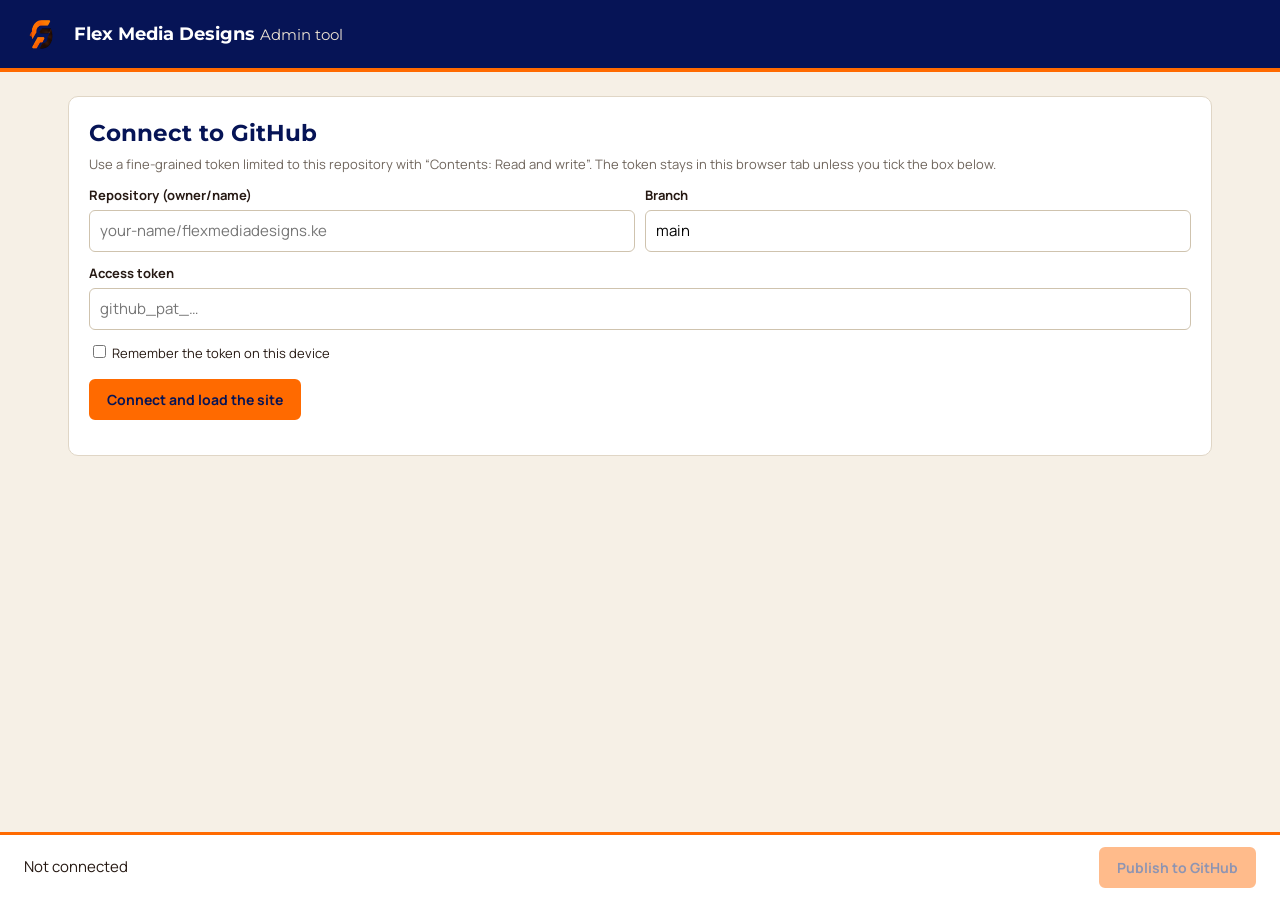
==== commit 2a9eb6a4: "Add files via upload" ====
--- a/index.html
+++ b/index.html
@@ -1,29 +1,194 @@
 <!doctype html>
-<html lang="en"><head><meta charset="utf-8"><meta name="viewport" content="width=device-width,initial-scale=1"><meta name="theme-color" content="#061456">
-<title>FLEX MEDIA DESIGNS — Graphic Design & Media Production</title><meta name="description" content="Creative graphic design and media production by FLEX MEDIA DESIGNS. Flyers, posters, logos, packaging, video and photography."><meta property="og:title" content="FLEX MEDIA DESIGNS — Graphic Design & Media Production"><meta property="og:description" content="Creative graphic design and media production by FLEX MEDIA DESIGNS. Flyers, posters, logos, packaging, video and photography."><meta property="og:type" content="website">
-<link rel="icon" href="assets/images/flex-media-logo.webp" type="image/webp">
-<link rel="preconnect" href="https://fonts.googleapis.com"><link rel="preconnect" href="https://fonts.gstatic.com" crossorigin>
-<link href="https://fonts.googleapis.com/css2?family=Manrope:wght@300;400;600;700&family=Montserrat:wght@300;500;600;700;800;900&display=swap" rel="stylesheet">
-<link rel="stylesheet" href="css/site.css"><link rel="stylesheet" href="css/home.css"></head><body>
-<header class="site-header"><a class="brand" href="index.html" aria-label="FLEX MEDIA DESIGNS home"><img src="assets/images/flex-media-logo.webp" alt="" width="50" height="50"><span class="brand-name">Flex Media<b>Designs</b></span></a>
-<button class="burger" aria-label="Menu" aria-expanded="false"><span></span><span></span><span></span></button><nav class="nav" aria-label="Main"><a href="our-services.html">Our Services</a><a href="our-work.html">Our Work</a><a href="contact-us.html">Contact Us</a></nav></header>
-<main><section class="hero" aria-label="Welcome">
-<div class="edge" aria-hidden="true"></div>
-<div class="sheet">
-<div class="copy">
-<p class="count" aria-hidden="true"><b id="n">01</b><span id="t">/ 04</span></p>
-<div class="word-wrap"><h1 class="word">CONCEPTUALIZE</h1></div>
-<p id="tag">Every idea starts as a spark</p>
-<div class="cta"><a class="go" href="contact-us.html">Start a project</a><a class="go line" href="our-work.html">See our work</a></div>
-</div>
-<div class="ctrl">
-<div class="dots" aria-hidden="true"></div>
-<div class="row"><div class="arrows"><button id="prev" aria-label="Previous slide"><svg viewBox="0 0 24 24" fill="none" stroke="currentColor" stroke-width="2" stroke-linecap="round" stroke-linejoin="round"><path d="M15 5l-7 7 7 7"/></svg></button><button id="next" aria-label="Next slide"><svg viewBox="0 0 24 24" fill="none" stroke="currentColor" stroke-width="2" stroke-linecap="round" stroke-linejoin="round"><path d="M9 5l7 7-7 7"/></svg></button></div>
-<div class="socials"><a href="https://www.instagram.com/salasia769/" target="_blank" rel="noopener noreferrer" aria-label="Instagram"><svg viewBox="0 0 24 24" fill="none" stroke="currentColor" stroke-width="2" stroke-linecap="round" stroke-linejoin="round"><rect x="3" y="3" width="18" height="18" rx="5"/><circle cx="12" cy="12" r="4"/><circle cx="17.5" cy="6.5" r="1" fill="currentColor" stroke="none"/></svg></a><a href="https://www.facebook.com/share/1G5sG8GXUS/" target="_blank" rel="noopener noreferrer" aria-label="Facebook"><svg viewBox="0 0 24 24" fill="none" stroke="currentColor" stroke-width="2" stroke-linecap="round" stroke-linejoin="round"><path d="M18 2h-3a5 5 0 0 0-5 5v3H7v4h3v8h4v-8h3l1-4h-4V7a1 1 0 0 1 1-1h3z"/></svg></a><a href="https://www.tiktok.com/@thee_flexor" target="_blank" rel="noopener noreferrer" aria-label="TikTok"><svg viewBox="0 0 24 24" fill="none" stroke="currentColor" stroke-width="2" stroke-linecap="round" stroke-linejoin="round"><path d="M14 3v11.5a3.5 3.5 0 1 1-3.5-3.5"/><path d="M14 3c.4 2.6 2.1 4.2 5 4.5"/></svg></a><a href="https://youtube.com/@flexmedia_ke" target="_blank" rel="noopener noreferrer" aria-label="YouTube"><svg viewBox="0 0 24 24" fill="none" stroke="currentColor" stroke-width="2" stroke-linecap="round" stroke-linejoin="round"><rect x="2.5" y="5" width="19" height="14" rx="4"/><path d="M10 9l5 3-5 3z" fill="currentColor"/></svg></a><a href="https://wa.me/254724660864" target="_blank" rel="noopener noreferrer" aria-label="WhatsApp"><svg viewBox="0 0 24 24" fill="none" stroke="currentColor" stroke-width="2" stroke-linecap="round" stroke-linejoin="round"><path d="M3 21l1.6-4.8A8.5 8.5 0 1 1 8 19.5z"/><path d="M9 8.5c0 3 2.5 5.5 6 6.5l1.3-1.5-2-1-1 .8c-1-.4-2-1.4-2.4-2.4l.8-1-1-2z"/></svg></a></div></div>
-</div>
-<small id="cur" class="sr">CONCEPTUALIZE</small>
-</div>
-</section></main>
-<footer class="site-footer"><div class="socials"><a href="https://www.instagram.com/salasia769/" target="_blank" rel="noopener noreferrer" aria-label="Instagram"><svg viewBox="0 0 24 24" fill="none" stroke="currentColor" stroke-width="2" stroke-linecap="round" stroke-linejoin="round"><rect x="3" y="3" width="18" height="18" rx="5"/><circle cx="12" cy="12" r="4"/><circle cx="17.5" cy="6.5" r="1" fill="currentColor" stroke="none"/></svg></a><a href="https://www.facebook.com/share/1G5sG8GXUS/" target="_blank" rel="noopener noreferrer" aria-label="Facebook"><svg viewBox="0 0 24 24" fill="none" stroke="currentColor" stroke-width="2" stroke-linecap="round" stroke-linejoin="round"><path d="M18 2h-3a5 5 0 0 0-5 5v3H7v4h3v8h4v-8h3l1-4h-4V7a1 1 0 0 1 1-1h3z"/></svg></a><a href="https://www.tiktok.com/@thee_flexor" target="_blank" rel="noopener noreferrer" aria-label="TikTok"><svg viewBox="0 0 24 24" fill="none" stroke="currentColor" stroke-width="2" stroke-linecap="round" stroke-linejoin="round"><path d="M14 3v11.5a3.5 3.5 0 1 1-3.5-3.5"/><path d="M14 3c.4 2.6 2.1 4.2 5 4.5"/></svg></a><a href="https://youtube.com/@flexmedia_ke" target="_blank" rel="noopener noreferrer" aria-label="YouTube"><svg viewBox="0 0 24 24" fill="none" stroke="currentColor" stroke-width="2" stroke-linecap="round" stroke-linejoin="round"><rect x="2.5" y="5" width="19" height="14" rx="4"/><path d="M10 9l5 3-5 3z" fill="currentColor"/></svg></a><a href="https://wa.me/254724660864" target="_blank" rel="noopener noreferrer" aria-label="WhatsApp"><svg viewBox="0 0 24 24" fill="none" stroke="currentColor" stroke-width="2" stroke-linecap="round" stroke-linejoin="round"><path d="M3 21l1.6-4.8A8.5 8.5 0 1 1 8 19.5z"/><path d="M9 8.5c0 3 2.5 5.5 6 6.5l1.3-1.5-2-1-1 .8c-1-.4-2-1.4-2.4-2.4l.8-1-1-2z"/></svg></a></div>
-<div class="fb"><span>© <span id="yr"></span> FLEX MEDIA DESIGNS</span><span>Designed By FLEX MEDIA</span></div></footer>
-<script src="js/work-config.js"></script><script src="js/hero-config.js"></script><script src="js/site.js"></script><script src="js/home.js"></script></body></html>+<html lang="en"><head><meta charset="utf-8"><meta name="viewport" content="width=device-width,initial-scale=1"><meta name="robots" content="noindex,nofollow">
+<title>Admin — Flex Media Designs</title>
+<link rel="icon" href="../assets/images/flex-media-logo.webp">
+<link href="https://fonts.googleapis.com/css2?family=Manrope:wght@400;600;700&family=Montserrat:wght@700;800&display=swap" rel="stylesheet">
+<style>
+:root{--o:#FF6A00;--od:#B84300;--n:#061456;--cream:#F6F0E6;--c2:#EDE3D3;--ink:#261913;--mu:#6f655c;--ln:#E0D6C6;--ok:#1a7f45;--er:#b3261e}
+*{box-sizing:border-box}body{margin:0;font:15px/1.5 Manrope,"Segoe UI",Arial,sans-serif;background:var(--cream);color:var(--ink);padding-bottom:90px}
+h1,h2,h3{font-family:Montserrat,Arial,sans-serif;color:var(--n);margin:0}
+header{background:var(--n);color:#fff;padding:16px 24px;display:flex;align-items:center;gap:14px;border-bottom:4px solid var(--o)}header h1{color:#fff;font-size:18px}header small{color:var(--c2);font-weight:400}
+main{max-width:1180px;margin:0 auto;padding:24px 18px}
+.card{background:#fff;border:1px solid var(--ln);border-radius:10px;padding:20px;margin-bottom:18px}
+label{display:block;font-weight:700;font-size:13px;margin:12px 0 4px}input[type=text],input[type=password],select{width:100%;padding:9px 10px;border:1px solid #cfc3ae;border-radius:6px;font:inherit;background:#fff}
+button{font:700 14px Manrope,sans-serif;padding:9px 16px;border-radius:6px;border:2px solid var(--n);background:var(--n);color:#fff;cursor:pointer}button.ghost{background:#fff;color:var(--n)}button.go{background:var(--o);border-color:var(--o);color:var(--n)}button:disabled{opacity:.45;cursor:not-allowed}
+.tabs{display:flex;gap:6px;flex-wrap:wrap;margin-bottom:16px}.tabs button{background:#fff;color:var(--n);border-color:var(--ln)}.tabs button.on{background:var(--n);color:#fff;border-color:var(--n)}
+.msg{margin-top:10px;font-weight:600}.msg.er{color:var(--er)}.msg.ok{color:var(--ok)}.hint{color:var(--mu);font-size:13px;margin:4px 0 0}
+.grid{display:grid;grid-template-columns:repeat(auto-fill,minmax(230px,1fr));gap:14px}
+.it{border:1px solid var(--ln);border-radius:8px;overflow:hidden;background:#fff;display:flex;flex-direction:column}.it.new{border-color:var(--o);box-shadow:0 0 0 2px #ffe6d2}
+.it .th{height:170px;background:var(--c2);display:grid;place-items:center;position:relative}.it .th img{max-width:100%;max-height:100%;object-fit:contain}.it .th input{position:absolute;top:8px;left:8px;width:18px;height:18px}
+.it .bd{padding:10px;display:grid;gap:6px}.it select,.it input[type=text]{padding:6px 8px;font-size:13px}.sz{font-size:12px;color:var(--mu)}
+.row{display:flex;gap:10px;flex-wrap:wrap;align-items:end}.row>div{flex:1;min-width:200px}
+.slot{display:grid;grid-template-columns:200px 1fr;gap:16px;align-items:center;border:1px solid var(--ln);border-radius:8px;padding:12px;margin-bottom:12px}.slot img{width:200px;height:130px;object-fit:cover;border-radius:6px;background:var(--c2)}.slot h3{font-size:16px;margin-bottom:8px}
+.bar{position:fixed;left:0;right:0;bottom:0;background:#fff;border-top:3px solid var(--o);padding:12px 24px;display:flex;justify-content:space-between;align-items:center;gap:12px;z-index:5}
+dialog{border:0;border-radius:10px;padding:0;width:min(980px,94vw);max-height:88vh}dialog::backdrop{background:rgba(6,20,86,.55)}dialog .in{padding:18px;overflow:auto;max-height:86vh}
+.pk{display:grid;grid-template-columns:repeat(auto-fill,minmax(120px,1fr));gap:10px}.pk button{padding:0;border:2px solid var(--ln);background:#fff;height:100px;overflow:hidden}.pk button:hover{border-color:var(--o)}.pk img{width:100%;height:100%;object-fit:cover}
+[hidden]{display:none!important}@media(max-width:640px){.slot{grid-template-columns:1fr}.slot img{width:100%}}
+</style></head><body>
+<header><img src="../assets/images/flex-media-logo.webp" alt="" width="36" height="36"><h1>Flex Media Designs <small>Admin tool</small></h1></header>
+<main>
+<section class="card" id="connect"><h2>Connect to GitHub</h2>
+<p class="hint">Use a fine-grained token limited to this repository with “Contents: Read and write”. The token stays in this browser tab unless you tick the box below.</p>
+<div class="row"><div><label for="repo">Repository (owner/name)</label><input type="text" id="repo" placeholder="your-name/flexmediadesigns.ke"></div><div><label for="branch">Branch</label><input type="text" id="branch" value="main"></div></div>
+<label for="token">Access token</label><input type="password" id="token" placeholder="github_pat_…" autocomplete="off">
+<label style="font-weight:400"><input type="checkbox" id="remember"> Remember the token on this device</label>
+<p><button id="btnConnect" class="go">Connect and load the site</button></p><div class="msg" id="cMsg"></div></section>
+
+<div id="app" hidden>
+<div class="tabs" id="tabs"><button data-t="upload" class="on">Upload designs</button><button data-t="gallery">Gallery categories</button><button data-t="home">Homepage pictures</button><button data-t="work">Our Work pictures</button></div>
+
+<section class="card" data-p="upload"><h2>Upload new designs</h2>
+<p class="hint">Every image is converted to compressed WebP in your browser before it is sent to GitHub. Anything that cannot be converted is rejected.</p>
+<div class="row"><div><label for="defCat">Category for this batch (required)</label><select id="defCat"></select></div><div><label for="files">Choose images</label><input type="file" id="files" accept="image/*" multiple></div></div>
+<div class="msg" id="uMsg"></div><h3 style="margin:18px 0 10px">Ready to publish</h3><div class="grid" id="newGrid"></div></section>
+
+<section class="card" data-p="gallery" hidden><h2>Recategorize designs</h2>
+<div class="row"><div><label for="flt">Show</label><select id="flt"></select></div><div><label for="bulk">Move selected designs to</label><select id="bulk"></select></div><div style="flex:0"><button id="btnBulk" class="ghost">Move selected</button></div><div style="flex:0"><button id="btnAll" class="ghost">Select all shown</button></div></div>
+<div class="grid" id="galGrid" style="margin-top:16px"></div></section>
+
+<section class="card" data-p="home" hidden><h2>Homepage slider</h2><p class="hint">One picture for each word. Wide pictures with the subject on the right crop best.</p><div id="heroSlots"></div></section>
+<section class="card" data-p="work" hidden><h2>Our Work panels</h2><p class="hint">The background picture shown on each of the four panels.</p><div id="workSlots"></div></section>
+</div></main>
+
+<div class="bar"><span id="pend">Not connected</span><div><span class="msg" id="pMsg" style="margin-right:12px"></span><button id="btnPub" class="go" disabled>Publish to GitHub</button></div></div>
+<dialog id="dlg"><div class="in"><div class="row"><div><h2>Choose a picture</h2></div><div style="flex:0"><button class="ghost" id="dClose">Close</button></div></div>
+<label for="dUp">Or upload a new picture</label><input type="file" id="dUp" accept="image/*"><div class="msg" id="dMsg"></div><div id="dList"></div></div></dialog>
+
+<script>
+(()=>{"use strict";
+const $=s=>document.querySelector(s),$$=s=>[...document.querySelectorAll(s)];
+const esc=t=>String(t).replace(/[&<>"]/g,c=>({"&":"&amp;","<":"&lt;",">":"&gt;",'"':"&quot;"}[c]));
+const TYPES={promo:["Flyers"],campaign:["Flyers"],posters:["Posters","Banners"],brand:["Logo Design","Packaging Designs","Label Designs","Print Layouts","Business Cards","Brochures"]};
+const LIM={gallery:[1800,450],hero:[2200,600],work:[1600,350]}; // [longest edge px, target KB]
+const IMG=/\.(webp|jpe?g|png)$/i,P3=["js/hero-config.js","js/work-config.js","gallery.json"];
+let S={},G=[],H={},W={},files=new Map(),dirty={g:0,h:0,w:0},pickCb=null;
+
+/* ---------- GitHub ---------- */
+async function gh(p,o={}){const r=await fetch("https://api.github.com/repos/"+S.repo+p,Object.assign({},o,{headers:{Authorization:"Bearer "+S.token,Accept:"application/vnd.github+json","X-GitHub-Api-Version":"2022-11-28","Content-Type":"application/json"}}));
+ if(!r.ok){const m={401:"GitHub rejected the token.",403:"The token cannot write to this repository (needs Contents: Read and write).",404:"Repository or branch not found, or the token cannot see it.",409:"The branch changed while publishing. Reload and try again.",422:"GitHub refused the update. Reload and try again."}[r.status]||"GitHub error "+r.status;throw new Error(m)}return r.json()}
+const blobText=async sha=>{const b=await gh("/git/blobs/"+sha);return new TextDecoder().decode(Uint8Array.from(atob(b.content.replace(/\n/g,"")),c=>c.charCodeAt(0)))};
+const evalCfg=t=>{const w={};new Function("window",t)(w);return w};
+async function snapshot(){const ref=await gh("/git/ref/heads/"+S.branch),c=await gh("/git/commits/"+ref.object.sha),t=await gh("/git/trees/"+c.tree.sha+"?recursive=1");return{head:ref.object.sha,tree:c.tree.sha,list:t.tree}}
+async function load(){
+ const s=await snapshot();Object.assign(S,{head:s.head,treeSha:s.tree,list:s.list,sha:{}});
+ const get=p=>{const e=s.list.find(x=>x.path===p);if(!e)throw new Error("Missing "+p+" in the repository.");S.sha[p]=e.sha;return blobText(e.sha)};
+ const [hc,wc,gj]=await Promise.all(P3.map(get));
+ H=evalCfg(hc).HERO_CONFIG;W=evalCfg(wc).WORK_CONFIG;const g=JSON.parse(gj);S.gShape=Array.isArray(g)?"arr":"obj";
+ G=(g.images||g).filter(x=>x&&x.src).map(x=>{if(!x.cat||!W.cats[x.cat]){const c=guess(x);x.cat=c.cat;x.service=x.service||c.service}return x});
+ files.clear();dirty={g:0,h:0,w:0};
+}
+function guess(it){const a=(W.assign||{})[it.src];if(a)return{cat:a[0],service:a[1]};const t=(it.title||it.src).toLowerCase();
+ if(/vote|elect|chair|secretar|treasur|nominee|candidate|campaign/.test(t))return{cat:"campaign",service:"Flyers"};
+ if(/banner/.test(t))return{cat:"posters",service:"Banners"};if(/poster/.test(t))return{cat:"posters",service:"Posters"};
+ if(/logo/.test(t))return{cat:"brand",service:"Logo Design"};if(/packag/.test(t))return{cat:"brand",service:"Packaging Designs"};
+ if(/label/.test(t))return{cat:"brand",service:"Label Designs"};if(/certificate|brochure|card/.test(t))return{cat:"brand",service:"Print Layouts"};
+ return{cat:"promo",service:"Flyers"}}
+
+/* ---------- WebP conversion ---------- */
+async function toWebp(file,kind){
+ const [edge,kb]=LIM[kind],bmp=await createImageBitmap(file,{imageOrientation:"from-image"});
+ let w=bmp.width,h=bmp.height,k=Math.min(1,edge/Math.max(w,h)),q=.86;
+ if(file.type==="image/webp"&&file.size<=kb*1024&&k===1)return{blob:file,w,h};
+ for(let i=0;i<8;i++){
+  const cw=Math.round(w*k),ch=Math.round(h*k),c=document.createElement("canvas");c.width=cw;c.height=ch;
+  const x=c.getContext("2d");x.imageSmoothingQuality="high";x.drawImage(bmp,0,0,cw,ch);
+  const b=await new Promise(r=>c.toBlob(r,"image/webp",q));
+  if(!b||b.type!=="image/webp")throw new Error("This browser cannot create WebP. Use Chrome, Edge or Firefox.");
+  if(b.size<=kb*1024||i===7)return{blob:b,w:cw,h:ch};
+  if(q>.75)q-=.04;else k*=.88}
+}
+const slug=t=>t.toLowerCase().replace(/\.[a-z0-9]+$/,"").replace(/[^a-z0-9]+/g,"-").replace(/^-|-$/g,"")||"design";
+const exists=p=>S.list.some(x=>x.path===p)||files.has(p);
+function freePath(dir,name){let b=slug(name),p=dir+b+".webp",n=2;while(exists(p))p=dir+b+"-"+n++ +".webp";return p}
+const kbs=b=>Math.round(b.size/1024)+" KB";
+async function stage(file,kind,dir,name){const r=await toWebp(file,kind),p=freePath(dir,name||file.name);files.set(p,{blob:r.blob,url:URL.createObjectURL(r.blob),w:r.w,h:r.h});return p}
+
+/* ---------- Rendering ---------- */
+const catOpts=sel=>Object.keys(W.cats).map(k=>`<option value="${k}"${k===sel?" selected":""}>${esc(W.cats[k].title)}</option>`).join("");
+const typeOpts=(c,sel)=>{const l=TYPES[c]||[];if(sel&&l.indexOf(sel)<0)l.concat([sel]);return(l.indexOf(sel)<0&&sel?l.concat([sel]):l).map(t=>`<option${t===sel?" selected":""}>${esc(t)}</option>`).join("")};
+const thumb=p=>files.has(p)?files.get(p).url:"../"+encodeURI(p);
+function card(it,i,sel){const p="assets/images/gallery/"+it.src,f=files.get(p);
+ return`<div class="it${f?" new":""}" data-i="${i}"><div class="th"><img loading="lazy" src="${thumb(p)}" alt="">${sel?'<input type="checkbox" class="sel" aria-label="Select">':""}</div><div class="bd">
+ <input type="text" class="ti" value="${esc(it.title||"")}" aria-label="Title"><select class="ct">${catOpts(it.cat)}</select><select class="sv">${typeOpts(it.cat,it.service)}</select>
+ ${f?`<span class="sz">WebP ${kbs(f.blob)} · ${f.w}×${f.h}</span><button class="ghost rm">Remove</button>`:""}</div></div>`}
+function render(){
+ const fl=$("#flt").value||"all";
+ $("#newGrid").innerHTML=G.map((it,i)=>files.has("assets/images/gallery/"+it.src)?card(it,i,false):"").join("")||'<p class="hint">Nothing yet. Choose images above.</p>';
+ $("#galGrid").innerHTML=G.map((it,i)=>fl==="all"||it.cat===fl?card(it,i,true):"").reverse().join("");
+ const cnt={};G.forEach(x=>cnt[x.cat]=(cnt[x.cat]||0)+1);
+ $("#flt").innerHTML=`<option value="all">All designs (${G.length})</option>`+Object.keys(W.cats).map(k=>`<option value="${k}"${k===fl?" selected":""}>${esc(W.cats[k].title)} (${cnt[k]||0})</option>`).join("");
+ const hp=f=>f.indexOf("/")>-1?f:"assets/images/hero/"+f;
+ $("#heroSlots").innerHTML=H.images.map((f,i)=>slot("h"+i,(H.words||[])[i]||"Slide "+(i+1),thumb(hp(f)))).join("");
+ $("#workSlots").innerHTML=Object.keys(W.cats).map(k=>slot("w"+k,W.cats[k].title,thumb(W.cats[k].bg))).join("");
+ const n=[...files.keys()].filter(p=>p.indexOf("/gallery/")>-1).length,ch=[dirty.g&&"gallery",dirty.h&&"homepage",dirty.w&&"Our Work"].filter(Boolean);
+ $("#pend").textContent=ch.length?`Unpublished: ${ch.join(", ")}${n?` · ${n} new image${n>1?"s":""}`:""}`:"No unpublished changes";$("#btnPub").disabled=!ch.length;
+}
+const slot=(id,t,src)=>`<div class="slot"><img src="${src}" alt=""><div><h3>${esc(t)}</h3><button class="ghost pick" data-id="${id}">Change picture</button></div></div>`;
+const redraw=()=>{const y=scrollY;render();scrollTo(0,y)};
+
+/* ---------- Events ---------- */
+$("#tabs").onclick=e=>{const b=e.target.closest("button");if(!b)return;$$("#tabs button").forEach(x=>x.classList.toggle("on",x===b));$$("section[data-p]").forEach(s=>s.hidden=s.dataset.p!==b.dataset.t)};
+document.addEventListener("change",e=>{const c=e.target.closest(".it");if(!c)return;const it=G[+c.dataset.i],t=e.target;let ch=false;
+ if(t.classList.contains("ti")){const v=t.value.trim();if(v!==(it.title||"")){it.title=v;ch=true}}
+ else if(t.classList.contains("sv")){if(t.value!==it.service){it.service=t.value;ch=true}}
+ else if(t.classList.contains("ct")){if(t.value!==it.cat){it.cat=t.value;it.service=TYPES[it.cat][0];ch=true}}
+ if(!ch)return; /* ticking a selection box must not re-draw the grid */
+ dirty.g=1;redraw()});
+document.addEventListener("click",e=>{
+ const rm=e.target.closest(".rm");if(rm){const i=+rm.closest(".it").dataset.i,p="assets/images/gallery/"+G[i].src;URL.revokeObjectURL(files.get(p).url);files.delete(p);G.splice(i,1);dirty.g=G.some(x=>files.has("assets/images/gallery/"+x.src))||dirty.g;redraw()}
+ const pk=e.target.closest(".pick");if(pk)openPicker(pk.dataset.id)});
+$("#btnAll").onclick=()=>$$("#galGrid .sel").forEach(c=>c.checked=true);
+$("#btnBulk").onclick=()=>{const c=$("#bulk").value,ids=$$("#galGrid .sel:checked").map(x=>+x.closest(".it").dataset.i);if(!ids.length){return}
+ ids.forEach(i=>{if(G[i].cat!==c){G[i].cat=c;G[i].service=TYPES[c][0]}});dirty.g=1;redraw()};
+$("#flt").onchange=render;
+$("#files").onchange=async e=>{const m=$("#uMsg");m.className="msg";let ok=0;
+ if(!$("#defCat").value){m.className="msg er";m.textContent="Choose a category for this batch first, then select the images.";e.target.value="";return}
+ for(const f of e.target.files){m.textContent="Converting "+f.name+"…";
+  try{const p=await stage(f,"gallery","assets/images/gallery/",f.name),c=$("#defCat").value,ti=f.name.replace(/\.[^.]+$/,"").replace(/[-_]+/g," ").trim();
+   G.push({src:p.split("/").pop(),title:ti,cat:c,service:TYPES[c][0],w:files.get(p).w,h:files.get(p).h});ok++;dirty.g=1}
+  catch(er){m.className="msg er";m.textContent=f.name+": "+er.message;e.target.value="";render();return}}
+ m.className="msg ok";m.textContent=ok+" image"+(ok===1?"":"s")+" converted to WebP. You can still change each design\u2019s category below, then publish.";e.target.value="";render()};
+
+/* picker */
+function openPicker(id){const dl=$("#dList"),seen=new Set(),groups={"Gallery":[],"Homepage":[],"Services":[],"Other":[]};
+ [...S.list.map(x=>x.path),...files.keys()].forEach(p=>{if(seen.has(p)||!IMG.test(p)||p.indexOf("assets/images/")!==0||p.indexOf("/portfolio/")>-1)return;seen.add(p);
+  groups[p.indexOf("/gallery/")>-1?"Gallery":p.indexOf("/hero/")>-1?"Homepage":p.indexOf("/services/")>-1?"Services":"Other"].push(p)});
+ dl.innerHTML=Object.keys(groups).filter(g=>groups[g].length).map(g=>`<h3 style="margin:16px 0 8px">${g}</h3><div class="pk">${groups[g].map(p=>`<button data-p="${esc(p)}" title="${esc(p.split("/").pop())}"><img loading="lazy" src="${thumb(p)}" alt=""></button>`).join("")}</div>`).join("");
+ const hero=id[0]==="h";pickCb=async p=>{if(hero){const i=+id.slice(1),pre="assets/images/hero/";H.images[i]=p.indexOf(pre)===0&&p.indexOf("/",pre.length)<0?p.slice(pre.length):p;dirty.h=1}else{W.cats[id.slice(1)].bg=p;dirty.w=1}$("#dlg").close();redraw()};
+ pickCb.kind=hero?"hero":"work";pickCb.dir=hero?"assets/images/hero/":"assets/images/work/";$("#dMsg").textContent="";$("#dlg").showModal()}
+$("#dList").onclick=e=>{const b=e.target.closest("button[data-p]");if(b)pickCb(b.dataset.p)};
+$("#dClose").onclick=()=>$("#dlg").close();
+$("#dUp").onchange=async e=>{const f=e.target.files[0];if(!f)return;const m=$("#dMsg");m.className="msg";m.textContent="Converting…";
+ try{pickCb(await stage(f,pickCb.kind,pickCb.dir,f.name))}catch(er){m.className="msg er";m.textContent=er.message}e.target.value=""};
+
+/* connect */
+$("#btnConnect").onclick=async()=>{const m=$("#cMsg");m.className="msg";
+ S={repo:$("#repo").value.trim().replace(/^https?:\/\/github\.com\//,"").replace(/\.git$|\/$/g,""),branch:$("#branch").value.trim()||"main",token:$("#token").value.trim()};
+ if(!/^[\w.-]+\/[\w.-]+$/.test(S.repo)||!S.token){m.className="msg er";m.textContent="Enter the repository as owner/name and paste your token.";return}
+ m.textContent="Loading…";
+ try{await load();localStorage.setItem("fmd_adm",JSON.stringify({repo:S.repo,branch:S.branch,token:$("#remember").checked?S.token:""}));
+  $("#defCat").innerHTML='<option value="">Choose a category…</option>'+catOpts("");$("#bulk").innerHTML=catOpts("promo");$("#connect").hidden=false;$("#app").hidden=false;m.className="msg ok";m.textContent="Connected. "+G.length+" designs loaded.";render()}
+ catch(er){m.className="msg er";m.textContent=er.message}};
+try{const s=JSON.parse(localStorage.getItem("fmd_adm")||"null");if(s){$("#repo").value=s.repo||"";$("#branch").value=s.branch||"main";$("#token").value=s.token||"";$("#remember").checked=!!s.token}}catch(e){}
+
+/* publish */
+const b64=b=>new Promise(r=>{const f=new FileReader();f.onload=()=>r(f.result.split(",")[1]);f.readAsDataURL(b)});
+$("#btnPub").onclick=async()=>{const m=$("#pMsg"),btn=$("#btnPub");m.className="msg";btn.disabled=true;
+ try{m.textContent="Checking the repository…";const s=await snapshot();
+  for(const p of P3){const e=s.list.find(x=>x.path===p);if(!e||e.sha!==S.sha[p])throw new Error("Site settings changed on GitHub since you loaded this page. Reload the page and repeat your changes.")}
+  const tree=[],used=new Set();
+  const add=async(path,content,enc)=>{const b=await gh("/git/blobs",{method:"POST",body:JSON.stringify({content,encoding:enc})});tree.push({path,mode:"100644",type:"blob",sha:b.sha})};
+  const pics=[...G.map(x=>"assets/images/gallery/"+x.src),...H.images.map(f=>f.indexOf("/")>-1?f:"assets/images/hero/"+f),...Object.values(W.cats).map(c=>c.bg)];pics.forEach(p=>used.add(p));
+  let n=0;const up=[...files.keys()].filter(p=>used.has(p));
+  for(const p of up){m.textContent=`Uploading image ${++n} of ${up.length}…`;await add(p,await b64(files.get(p).blob),"base64")}
+  m.textContent="Saving settings…";
+  if(dirty.g){const imgs=G.map(x=>{const o=Object.assign({},x);return{src:o.src,title:o.title,cat:o.cat,service:o.service,w:o.w,h:o.h,...(o.date?{date:o.date}:{})}});await add("gallery.json",JSON.stringify({images:imgs},null,2)+"\n","utf-8")}
+  if(dirty.h)await add("js/hero-config.js","/* Homepage slider. Pictures are chosen in /admin-tool/ (words and taglines can be edited here). */\nwindow.HERO_CONFIG = "+JSON.stringify(H,null,2)+";\n","utf-8");
+  if(dirty.w)await add("js/work-config.js","/* Our Work panels. Panel pictures and each design's category are set in /admin-tool/. \"assign\" is only a fallback for designs without a category. */\nwindow.WORK_CONFIG = "+JSON.stringify(W,null,2)+";\n","utf-8");
+  const t=await gh("/git/trees",{method:"POST",body:JSON.stringify({base_tree:s.tree,tree})}),
+   c=await gh("/git/commits",{method:"POST",body:JSON.stringify({message:"Admin tool: update designs and site pictures",tree:t.sha,parents:[s.head]})});
+  await gh("/git/refs/heads/"+S.branch,{method:"PATCH",body:JSON.stringify({sha:c.sha})});
+  await load();render();m.className="msg ok";m.textContent="Published. The live site updates in about a minute."}
+ catch(er){m.className="msg er";m.textContent=er.message;btn.disabled=false}};
+})();
+</script></body></html>
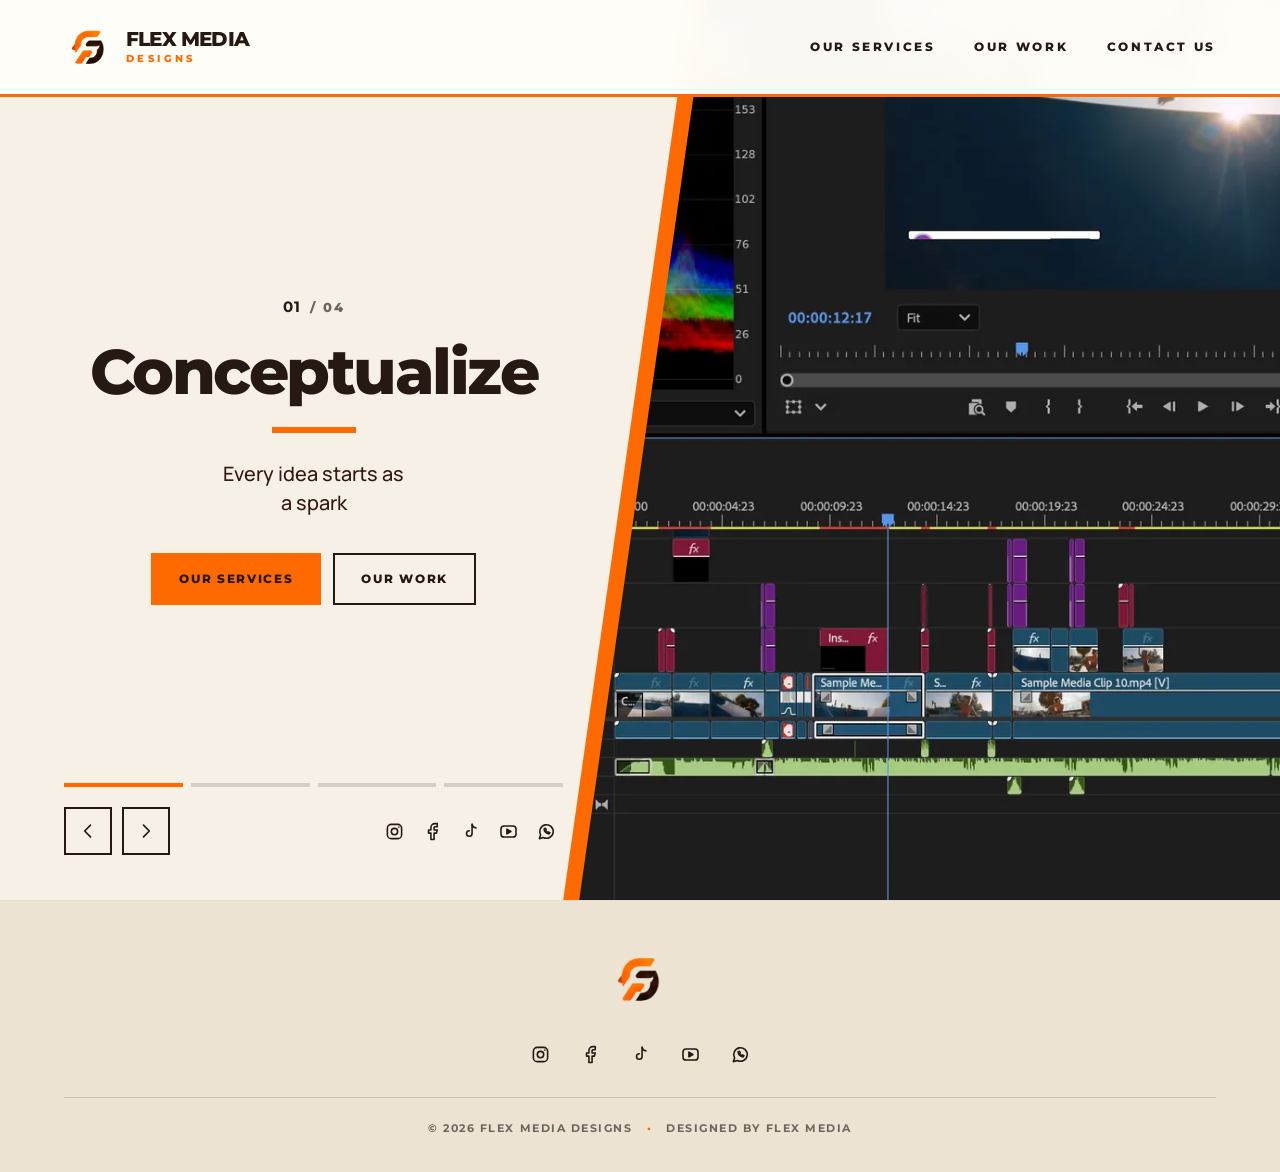
==== commit 6fd5474d: "Add files via upload" ====
--- a/index.html
+++ b/index.html
@@ -1,194 +1,27 @@
 <!doctype html>
-<html lang="en"><head><meta charset="utf-8"><meta name="viewport" content="width=device-width,initial-scale=1"><meta name="robots" content="noindex,nofollow">
-<title>Admin — Flex Media Designs</title>
-<link rel="icon" href="../assets/images/flex-media-logo.webp">
-<link href="https://fonts.googleapis.com/css2?family=Manrope:wght@400;600;700&family=Montserrat:wght@700;800&display=swap" rel="stylesheet">
-<style>
-:root{--o:#FF6A00;--od:#B84300;--n:#061456;--cream:#F6F0E6;--c2:#EDE3D3;--ink:#261913;--mu:#6f655c;--ln:#E0D6C6;--ok:#1a7f45;--er:#b3261e}
-*{box-sizing:border-box}body{margin:0;font:15px/1.5 Manrope,"Segoe UI",Arial,sans-serif;background:var(--cream);color:var(--ink);padding-bottom:90px}
-h1,h2,h3{font-family:Montserrat,Arial,sans-serif;color:var(--n);margin:0}
-header{background:var(--n);color:#fff;padding:16px 24px;display:flex;align-items:center;gap:14px;border-bottom:4px solid var(--o)}header h1{color:#fff;font-size:18px}header small{color:var(--c2);font-weight:400}
-main{max-width:1180px;margin:0 auto;padding:24px 18px}
-.card{background:#fff;border:1px solid var(--ln);border-radius:10px;padding:20px;margin-bottom:18px}
-label{display:block;font-weight:700;font-size:13px;margin:12px 0 4px}input[type=text],input[type=password],select{width:100%;padding:9px 10px;border:1px solid #cfc3ae;border-radius:6px;font:inherit;background:#fff}
-button{font:700 14px Manrope,sans-serif;padding:9px 16px;border-radius:6px;border:2px solid var(--n);background:var(--n);color:#fff;cursor:pointer}button.ghost{background:#fff;color:var(--n)}button.go{background:var(--o);border-color:var(--o);color:var(--n)}button:disabled{opacity:.45;cursor:not-allowed}
-.tabs{display:flex;gap:6px;flex-wrap:wrap;margin-bottom:16px}.tabs button{background:#fff;color:var(--n);border-color:var(--ln)}.tabs button.on{background:var(--n);color:#fff;border-color:var(--n)}
-.msg{margin-top:10px;font-weight:600}.msg.er{color:var(--er)}.msg.ok{color:var(--ok)}.hint{color:var(--mu);font-size:13px;margin:4px 0 0}
-.grid{display:grid;grid-template-columns:repeat(auto-fill,minmax(230px,1fr));gap:14px}
-.it{border:1px solid var(--ln);border-radius:8px;overflow:hidden;background:#fff;display:flex;flex-direction:column}.it.new{border-color:var(--o);box-shadow:0 0 0 2px #ffe6d2}
-.it .th{height:170px;background:var(--c2);display:grid;place-items:center;position:relative}.it .th img{max-width:100%;max-height:100%;object-fit:contain}.it .th input{position:absolute;top:8px;left:8px;width:18px;height:18px}
-.it .bd{padding:10px;display:grid;gap:6px}.it select,.it input[type=text]{padding:6px 8px;font-size:13px}.sz{font-size:12px;color:var(--mu)}
-.row{display:flex;gap:10px;flex-wrap:wrap;align-items:end}.row>div{flex:1;min-width:200px}
-.slot{display:grid;grid-template-columns:200px 1fr;gap:16px;align-items:center;border:1px solid var(--ln);border-radius:8px;padding:12px;margin-bottom:12px}.slot img{width:200px;height:130px;object-fit:cover;border-radius:6px;background:var(--c2)}.slot h3{font-size:16px;margin-bottom:8px}
-.bar{position:fixed;left:0;right:0;bottom:0;background:#fff;border-top:3px solid var(--o);padding:12px 24px;display:flex;justify-content:space-between;align-items:center;gap:12px;z-index:5}
-dialog{border:0;border-radius:10px;padding:0;width:min(980px,94vw);max-height:88vh}dialog::backdrop{background:rgba(6,20,86,.55)}dialog .in{padding:18px;overflow:auto;max-height:86vh}
-.pk{display:grid;grid-template-columns:repeat(auto-fill,minmax(120px,1fr));gap:10px}.pk button{padding:0;border:2px solid var(--ln);background:#fff;height:100px;overflow:hidden}.pk button:hover{border-color:var(--o)}.pk img{width:100%;height:100%;object-fit:cover}
-[hidden]{display:none!important}@media(max-width:640px){.slot{grid-template-columns:1fr}.slot img{width:100%}}
-</style></head><body>
-<header><img src="../assets/images/flex-media-logo.webp" alt="" width="36" height="36"><h1>Flex Media Designs <small>Admin tool</small></h1></header>
-<main>
-<section class="card" id="connect"><h2>Connect to GitHub</h2>
-<p class="hint">Use a fine-grained token limited to this repository with “Contents: Read and write”. The token stays in this browser tab unless you tick the box below.</p>
-<div class="row"><div><label for="repo">Repository (owner/name)</label><input type="text" id="repo" placeholder="your-name/flexmediadesigns.ke"></div><div><label for="branch">Branch</label><input type="text" id="branch" value="main"></div></div>
-<label for="token">Access token</label><input type="password" id="token" placeholder="github_pat_…" autocomplete="off">
-<label style="font-weight:400"><input type="checkbox" id="remember"> Remember the token on this device</label>
-<p><button id="btnConnect" class="go">Connect and load the site</button></p><div class="msg" id="cMsg"></div></section>
-
-<div id="app" hidden>
-<div class="tabs" id="tabs"><button data-t="upload" class="on">Upload designs</button><button data-t="gallery">Gallery categories</button><button data-t="home">Homepage pictures</button><button data-t="work">Our Work pictures</button></div>
-
-<section class="card" data-p="upload"><h2>Upload new designs</h2>
-<p class="hint">Every image is converted to compressed WebP in your browser before it is sent to GitHub. Anything that cannot be converted is rejected.</p>
-<div class="row"><div><label for="defCat">Category for this batch (required)</label><select id="defCat"></select></div><div><label for="files">Choose images</label><input type="file" id="files" accept="image/*" multiple></div></div>
-<div class="msg" id="uMsg"></div><h3 style="margin:18px 0 10px">Ready to publish</h3><div class="grid" id="newGrid"></div></section>
-
-<section class="card" data-p="gallery" hidden><h2>Recategorize designs</h2>
-<div class="row"><div><label for="flt">Show</label><select id="flt"></select></div><div><label for="bulk">Move selected designs to</label><select id="bulk"></select></div><div style="flex:0"><button id="btnBulk" class="ghost">Move selected</button></div><div style="flex:0"><button id="btnAll" class="ghost">Select all shown</button></div></div>
-<div class="grid" id="galGrid" style="margin-top:16px"></div></section>
-
-<section class="card" data-p="home" hidden><h2>Homepage slider</h2><p class="hint">One picture for each word. Wide pictures with the subject on the right crop best.</p><div id="heroSlots"></div></section>
-<section class="card" data-p="work" hidden><h2>Our Work panels</h2><p class="hint">The background picture shown on each of the four panels.</p><div id="workSlots"></div></section>
-</div></main>
-
-<div class="bar"><span id="pend">Not connected</span><div><span class="msg" id="pMsg" style="margin-right:12px"></span><button id="btnPub" class="go" disabled>Publish to GitHub</button></div></div>
-<dialog id="dlg"><div class="in"><div class="row"><div><h2>Choose a picture</h2></div><div style="flex:0"><button class="ghost" id="dClose">Close</button></div></div>
-<label for="dUp">Or upload a new picture</label><input type="file" id="dUp" accept="image/*"><div class="msg" id="dMsg"></div><div id="dList"></div></div></dialog>
-
-<script>
-(()=>{"use strict";
-const $=s=>document.querySelector(s),$$=s=>[...document.querySelectorAll(s)];
-const esc=t=>String(t).replace(/[&<>"]/g,c=>({"&":"&amp;","<":"&lt;",">":"&gt;",'"':"&quot;"}[c]));
-const TYPES={promo:["Flyers"],campaign:["Flyers"],posters:["Posters","Banners"],brand:["Logo Design","Packaging Designs","Label Designs","Print Layouts","Business Cards","Brochures"]};
-const LIM={gallery:[1800,450],hero:[2200,600],work:[1600,350]}; // [longest edge px, target KB]
-const IMG=/\.(webp|jpe?g|png)$/i,P3=["js/hero-config.js","js/work-config.js","gallery.json"];
-let S={},G=[],H={},W={},files=new Map(),dirty={g:0,h:0,w:0},pickCb=null;
-
-/* ---------- GitHub ---------- */
-async function gh(p,o={}){const r=await fetch("https://api.github.com/repos/"+S.repo+p,Object.assign({},o,{headers:{Authorization:"Bearer "+S.token,Accept:"application/vnd.github+json","X-GitHub-Api-Version":"2022-11-28","Content-Type":"application/json"}}));
- if(!r.ok){const m={401:"GitHub rejected the token.",403:"The token cannot write to this repository (needs Contents: Read and write).",404:"Repository or branch not found, or the token cannot see it.",409:"The branch changed while publishing. Reload and try again.",422:"GitHub refused the update. Reload and try again."}[r.status]||"GitHub error "+r.status;throw new Error(m)}return r.json()}
-const blobText=async sha=>{const b=await gh("/git/blobs/"+sha);return new TextDecoder().decode(Uint8Array.from(atob(b.content.replace(/\n/g,"")),c=>c.charCodeAt(0)))};
-const evalCfg=t=>{const w={};new Function("window",t)(w);return w};
-async function snapshot(){const ref=await gh("/git/ref/heads/"+S.branch),c=await gh("/git/commits/"+ref.object.sha),t=await gh("/git/trees/"+c.tree.sha+"?recursive=1");return{head:ref.object.sha,tree:c.tree.sha,list:t.tree}}
-async function load(){
- const s=await snapshot();Object.assign(S,{head:s.head,treeSha:s.tree,list:s.list,sha:{}});
- const get=p=>{const e=s.list.find(x=>x.path===p);if(!e)throw new Error("Missing "+p+" in the repository.");S.sha[p]=e.sha;return blobText(e.sha)};
- const [hc,wc,gj]=await Promise.all(P3.map(get));
- H=evalCfg(hc).HERO_CONFIG;W=evalCfg(wc).WORK_CONFIG;const g=JSON.parse(gj);S.gShape=Array.isArray(g)?"arr":"obj";
- G=(g.images||g).filter(x=>x&&x.src).map(x=>{if(!x.cat||!W.cats[x.cat]){const c=guess(x);x.cat=c.cat;x.service=x.service||c.service}return x});
- files.clear();dirty={g:0,h:0,w:0};
-}
-function guess(it){const a=(W.assign||{})[it.src];if(a)return{cat:a[0],service:a[1]};const t=(it.title||it.src).toLowerCase();
- if(/vote|elect|chair|secretar|treasur|nominee|candidate|campaign/.test(t))return{cat:"campaign",service:"Flyers"};
- if(/banner/.test(t))return{cat:"posters",service:"Banners"};if(/poster/.test(t))return{cat:"posters",service:"Posters"};
- if(/logo/.test(t))return{cat:"brand",service:"Logo Design"};if(/packag/.test(t))return{cat:"brand",service:"Packaging Designs"};
- if(/label/.test(t))return{cat:"brand",service:"Label Designs"};if(/certificate|brochure|card/.test(t))return{cat:"brand",service:"Print Layouts"};
- return{cat:"promo",service:"Flyers"}}
-
-/* ---------- WebP conversion ---------- */
-async function toWebp(file,kind){
- const [edge,kb]=LIM[kind],bmp=await createImageBitmap(file,{imageOrientation:"from-image"});
- let w=bmp.width,h=bmp.height,k=Math.min(1,edge/Math.max(w,h)),q=.86;
- if(file.type==="image/webp"&&file.size<=kb*1024&&k===1)return{blob:file,w,h};
- for(let i=0;i<8;i++){
-  const cw=Math.round(w*k),ch=Math.round(h*k),c=document.createElement("canvas");c.width=cw;c.height=ch;
-  const x=c.getContext("2d");x.imageSmoothingQuality="high";x.drawImage(bmp,0,0,cw,ch);
-  const b=await new Promise(r=>c.toBlob(r,"image/webp",q));
-  if(!b||b.type!=="image/webp")throw new Error("This browser cannot create WebP. Use Chrome, Edge or Firefox.");
-  if(b.size<=kb*1024||i===7)return{blob:b,w:cw,h:ch};
-  if(q>.75)q-=.04;else k*=.88}
-}
-const slug=t=>t.toLowerCase().replace(/\.[a-z0-9]+$/,"").replace(/[^a-z0-9]+/g,"-").replace(/^-|-$/g,"")||"design";
-const exists=p=>S.list.some(x=>x.path===p)||files.has(p);
-function freePath(dir,name){let b=slug(name),p=dir+b+".webp",n=2;while(exists(p))p=dir+b+"-"+n++ +".webp";return p}
-const kbs=b=>Math.round(b.size/1024)+" KB";
-async function stage(file,kind,dir,name){const r=await toWebp(file,kind),p=freePath(dir,name||file.name);files.set(p,{blob:r.blob,url:URL.createObjectURL(r.blob),w:r.w,h:r.h});return p}
-
-/* ---------- Rendering ---------- */
-const catOpts=sel=>Object.keys(W.cats).map(k=>`<option value="${k}"${k===sel?" selected":""}>${esc(W.cats[k].title)}</option>`).join("");
-const typeOpts=(c,sel)=>{const l=TYPES[c]||[];if(sel&&l.indexOf(sel)<0)l.concat([sel]);return(l.indexOf(sel)<0&&sel?l.concat([sel]):l).map(t=>`<option${t===sel?" selected":""}>${esc(t)}</option>`).join("")};
-const thumb=p=>files.has(p)?files.get(p).url:"../"+encodeURI(p);
-function card(it,i,sel){const p="assets/images/gallery/"+it.src,f=files.get(p);
- return`<div class="it${f?" new":""}" data-i="${i}"><div class="th"><img loading="lazy" src="${thumb(p)}" alt="">${sel?'<input type="checkbox" class="sel" aria-label="Select">':""}</div><div class="bd">
- <input type="text" class="ti" value="${esc(it.title||"")}" aria-label="Title"><select class="ct">${catOpts(it.cat)}</select><select class="sv">${typeOpts(it.cat,it.service)}</select>
- ${f?`<span class="sz">WebP ${kbs(f.blob)} · ${f.w}×${f.h}</span><button class="ghost rm">Remove</button>`:""}</div></div>`}
-function render(){
- const fl=$("#flt").value||"all";
- $("#newGrid").innerHTML=G.map((it,i)=>files.has("assets/images/gallery/"+it.src)?card(it,i,false):"").join("")||'<p class="hint">Nothing yet. Choose images above.</p>';
- $("#galGrid").innerHTML=G.map((it,i)=>fl==="all"||it.cat===fl?card(it,i,true):"").reverse().join("");
- const cnt={};G.forEach(x=>cnt[x.cat]=(cnt[x.cat]||0)+1);
- $("#flt").innerHTML=`<option value="all">All designs (${G.length})</option>`+Object.keys(W.cats).map(k=>`<option value="${k}"${k===fl?" selected":""}>${esc(W.cats[k].title)} (${cnt[k]||0})</option>`).join("");
- const hp=f=>f.indexOf("/")>-1?f:"assets/images/hero/"+f;
- $("#heroSlots").innerHTML=H.images.map((f,i)=>slot("h"+i,(H.words||[])[i]||"Slide "+(i+1),thumb(hp(f)))).join("");
- $("#workSlots").innerHTML=Object.keys(W.cats).map(k=>slot("w"+k,W.cats[k].title,thumb(W.cats[k].bg))).join("");
- const n=[...files.keys()].filter(p=>p.indexOf("/gallery/")>-1).length,ch=[dirty.g&&"gallery",dirty.h&&"homepage",dirty.w&&"Our Work"].filter(Boolean);
- $("#pend").textContent=ch.length?`Unpublished: ${ch.join(", ")}${n?` · ${n} new image${n>1?"s":""}`:""}`:"No unpublished changes";$("#btnPub").disabled=!ch.length;
-}
-const slot=(id,t,src)=>`<div class="slot"><img src="${src}" alt=""><div><h3>${esc(t)}</h3><button class="ghost pick" data-id="${id}">Change picture</button></div></div>`;
-const redraw=()=>{const y=scrollY;render();scrollTo(0,y)};
-
-/* ---------- Events ---------- */
-$("#tabs").onclick=e=>{const b=e.target.closest("button");if(!b)return;$$("#tabs button").forEach(x=>x.classList.toggle("on",x===b));$$("section[data-p]").forEach(s=>s.hidden=s.dataset.p!==b.dataset.t)};
-document.addEventListener("change",e=>{const c=e.target.closest(".it");if(!c)return;const it=G[+c.dataset.i],t=e.target;let ch=false;
- if(t.classList.contains("ti")){const v=t.value.trim();if(v!==(it.title||"")){it.title=v;ch=true}}
- else if(t.classList.contains("sv")){if(t.value!==it.service){it.service=t.value;ch=true}}
- else if(t.classList.contains("ct")){if(t.value!==it.cat){it.cat=t.value;it.service=TYPES[it.cat][0];ch=true}}
- if(!ch)return; /* ticking a selection box must not re-draw the grid */
- dirty.g=1;redraw()});
-document.addEventListener("click",e=>{
- const rm=e.target.closest(".rm");if(rm){const i=+rm.closest(".it").dataset.i,p="assets/images/gallery/"+G[i].src;URL.revokeObjectURL(files.get(p).url);files.delete(p);G.splice(i,1);dirty.g=G.some(x=>files.has("assets/images/gallery/"+x.src))||dirty.g;redraw()}
- const pk=e.target.closest(".pick");if(pk)openPicker(pk.dataset.id)});
-$("#btnAll").onclick=()=>$$("#galGrid .sel").forEach(c=>c.checked=true);
-$("#btnBulk").onclick=()=>{const c=$("#bulk").value,ids=$$("#galGrid .sel:checked").map(x=>+x.closest(".it").dataset.i);if(!ids.length){return}
- ids.forEach(i=>{if(G[i].cat!==c){G[i].cat=c;G[i].service=TYPES[c][0]}});dirty.g=1;redraw()};
-$("#flt").onchange=render;
-$("#files").onchange=async e=>{const m=$("#uMsg");m.className="msg";let ok=0;
- if(!$("#defCat").value){m.className="msg er";m.textContent="Choose a category for this batch first, then select the images.";e.target.value="";return}
- for(const f of e.target.files){m.textContent="Converting "+f.name+"…";
-  try{const p=await stage(f,"gallery","assets/images/gallery/",f.name),c=$("#defCat").value,ti=f.name.replace(/\.[^.]+$/,"").replace(/[-_]+/g," ").trim();
-   G.push({src:p.split("/").pop(),title:ti,cat:c,service:TYPES[c][0],w:files.get(p).w,h:files.get(p).h});ok++;dirty.g=1}
-  catch(er){m.className="msg er";m.textContent=f.name+": "+er.message;e.target.value="";render();return}}
- m.className="msg ok";m.textContent=ok+" image"+(ok===1?"":"s")+" converted to WebP. You can still change each design\u2019s category below, then publish.";e.target.value="";render()};
-
-/* picker */
-function openPicker(id){const dl=$("#dList"),seen=new Set(),groups={"Gallery":[],"Homepage":[],"Services":[],"Other":[]};
- [...S.list.map(x=>x.path),...files.keys()].forEach(p=>{if(seen.has(p)||!IMG.test(p)||p.indexOf("assets/images/")!==0||p.indexOf("/portfolio/")>-1)return;seen.add(p);
-  groups[p.indexOf("/gallery/")>-1?"Gallery":p.indexOf("/hero/")>-1?"Homepage":p.indexOf("/services/")>-1?"Services":"Other"].push(p)});
- dl.innerHTML=Object.keys(groups).filter(g=>groups[g].length).map(g=>`<h3 style="margin:16px 0 8px">${g}</h3><div class="pk">${groups[g].map(p=>`<button data-p="${esc(p)}" title="${esc(p.split("/").pop())}"><img loading="lazy" src="${thumb(p)}" alt=""></button>`).join("")}</div>`).join("");
- const hero=id[0]==="h";pickCb=async p=>{if(hero){const i=+id.slice(1),pre="assets/images/hero/";H.images[i]=p.indexOf(pre)===0&&p.indexOf("/",pre.length)<0?p.slice(pre.length):p;dirty.h=1}else{W.cats[id.slice(1)].bg=p;dirty.w=1}$("#dlg").close();redraw()};
- pickCb.kind=hero?"hero":"work";pickCb.dir=hero?"assets/images/hero/":"assets/images/work/";$("#dMsg").textContent="";$("#dlg").showModal()}
-$("#dList").onclick=e=>{const b=e.target.closest("button[data-p]");if(b)pickCb(b.dataset.p)};
-$("#dClose").onclick=()=>$("#dlg").close();
-$("#dUp").onchange=async e=>{const f=e.target.files[0];if(!f)return;const m=$("#dMsg");m.className="msg";m.textContent="Converting…";
- try{pickCb(await stage(f,pickCb.kind,pickCb.dir,f.name))}catch(er){m.className="msg er";m.textContent=er.message}e.target.value=""};
-
-/* connect */
-$("#btnConnect").onclick=async()=>{const m=$("#cMsg");m.className="msg";
- S={repo:$("#repo").value.trim().replace(/^https?:\/\/github\.com\//,"").replace(/\.git$|\/$/g,""),branch:$("#branch").value.trim()||"main",token:$("#token").value.trim()};
- if(!/^[\w.-]+\/[\w.-]+$/.test(S.repo)||!S.token){m.className="msg er";m.textContent="Enter the repository as owner/name and paste your token.";return}
- m.textContent="Loading…";
- try{await load();localStorage.setItem("fmd_adm",JSON.stringify({repo:S.repo,branch:S.branch,token:$("#remember").checked?S.token:""}));
-  $("#defCat").innerHTML='<option value="">Choose a category…</option>'+catOpts("");$("#bulk").innerHTML=catOpts("promo");$("#connect").hidden=false;$("#app").hidden=false;m.className="msg ok";m.textContent="Connected. "+G.length+" designs loaded.";render()}
- catch(er){m.className="msg er";m.textContent=er.message}};
-try{const s=JSON.parse(localStorage.getItem("fmd_adm")||"null");if(s){$("#repo").value=s.repo||"";$("#branch").value=s.branch||"main";$("#token").value=s.token||"";$("#remember").checked=!!s.token}}catch(e){}
-
-/* publish */
-const b64=b=>new Promise(r=>{const f=new FileReader();f.onload=()=>r(f.result.split(",")[1]);f.readAsDataURL(b)});
-$("#btnPub").onclick=async()=>{const m=$("#pMsg"),btn=$("#btnPub");m.className="msg";btn.disabled=true;
- try{m.textContent="Checking the repository…";const s=await snapshot();
-  for(const p of P3){const e=s.list.find(x=>x.path===p);if(!e||e.sha!==S.sha[p])throw new Error("Site settings changed on GitHub since you loaded this page. Reload the page and repeat your changes.")}
-  const tree=[],used=new Set();
-  const add=async(path,content,enc)=>{const b=await gh("/git/blobs",{method:"POST",body:JSON.stringify({content,encoding:enc})});tree.push({path,mode:"100644",type:"blob",sha:b.sha})};
-  const pics=[...G.map(x=>"assets/images/gallery/"+x.src),...H.images.map(f=>f.indexOf("/")>-1?f:"assets/images/hero/"+f),...Object.values(W.cats).map(c=>c.bg)];pics.forEach(p=>used.add(p));
-  let n=0;const up=[...files.keys()].filter(p=>used.has(p));
-  for(const p of up){m.textContent=`Uploading image ${++n} of ${up.length}…`;await add(p,await b64(files.get(p).blob),"base64")}
-  m.textContent="Saving settings…";
-  if(dirty.g){const imgs=G.map(x=>{const o=Object.assign({},x);return{src:o.src,title:o.title,cat:o.cat,service:o.service,w:o.w,h:o.h,...(o.date?{date:o.date}:{})}});await add("gallery.json",JSON.stringify({images:imgs},null,2)+"\n","utf-8")}
-  if(dirty.h)await add("js/hero-config.js","/* Homepage slider. Pictures are chosen in /admin-tool/ (words and taglines can be edited here). */\nwindow.HERO_CONFIG = "+JSON.stringify(H,null,2)+";\n","utf-8");
-  if(dirty.w)await add("js/work-config.js","/* Our Work panels. Panel pictures and each design's category are set in /admin-tool/. \"assign\" is only a fallback for designs without a category. */\nwindow.WORK_CONFIG = "+JSON.stringify(W,null,2)+";\n","utf-8");
-  const t=await gh("/git/trees",{method:"POST",body:JSON.stringify({base_tree:s.tree,tree})}),
-   c=await gh("/git/commits",{method:"POST",body:JSON.stringify({message:"Admin tool: update designs and site pictures",tree:t.sha,parents:[s.head]})});
-  await gh("/git/refs/heads/"+S.branch,{method:"PATCH",body:JSON.stringify({sha:c.sha})});
-  await load();render();m.className="msg ok";m.textContent="Published. The live site updates in about a minute."}
- catch(er){m.className="msg er";m.textContent=er.message;btn.disabled=false}};
-})();
-</script></body></html>
+<html lang="en"><head><meta charset="utf-8"><meta name="viewport" content="width=device-width,initial-scale=1"><meta name="theme-color" content="#061456">
+<title>FLEX MEDIA DESIGNS — Graphic Design & Media Production</title><meta name="description" content="Creative graphic design and media production by FLEX MEDIA DESIGNS. Flyers, posters, logos, packaging, video and photography."><meta property="og:title" content="FLEX MEDIA DESIGNS — Graphic Design & Media Production"><meta property="og:description" content="Creative graphic design and media production by FLEX MEDIA DESIGNS. Flyers, posters, logos, packaging, video and photography."><meta property="og:type" content="website">
+<link rel="icon" href="assets/images/flex-media-logo.webp" type="image/webp">
+<link rel="preconnect" href="https://fonts.googleapis.com"><link rel="preconnect" href="https://fonts.gstatic.com" crossorigin>
+<link href="https://fonts.googleapis.com/css2?family=Manrope:wght@300;400;600;700&family=Montserrat:wght@300;500;600;700;800;900&display=swap" rel="stylesheet">
+<link rel="stylesheet" href="css/site.css"><link rel="stylesheet" href="css/home.css"></head><body>
+<header class="site-header"><a class="brand" href="index.html" aria-label="FLEX MEDIA DESIGNS home"><img src="assets/images/flex-media-logo.webp" alt="" width="50" height="50"><span class="brand-name">Flex Media<b>Designs</b></span></a>
+<button class="burger" aria-label="Menu" aria-expanded="false"><span></span><span></span><span></span></button><nav class="nav" aria-label="Main"><a href="our-services.html">Our Services</a><a href="our-work.html">Our Work</a><a href="contact-us.html">Contact Us</a></nav></header>
+<main><section class="hero" aria-label="Welcome">
+<div class="edge"></div>
+<div class="sheet">
+<div class="copy">
+<div class="count" aria-hidden="true"><b id="n">01</b><span id="t">/ 04</span></div>
+<div class="word-wrap"><h1 class="word">CONCEPTUALIZE</h1></div>
+<p id="tag">Every idea starts as a spark</p>
+<div class="cta"><a class="go" href="our-services.html">Our Services</a><a class="go line" href="our-work.html">Our Work</a></div>
+</div>
+<div class="ctrl"><div class="dots" aria-hidden="true"></div>
+<div class="row"><div class="arrows"><button id="prev" aria-label="Previous"><svg viewBox="0 0 24 24" fill="none" stroke="currentColor" stroke-width="2" stroke-linecap="round" stroke-linejoin="round"><path d="M15 5l-7 7 7 7"/></svg></button><button id="next" aria-label="Next"><svg viewBox="0 0 24 24" fill="none" stroke="currentColor" stroke-width="2" stroke-linecap="round" stroke-linejoin="round"><path d="M9 5l7 7-7 7"/></svg></button></div>
+<div class="socials"><a href="https://www.instagram.com/salasia769/" target="_blank" rel="noopener noreferrer" aria-label="Instagram"><svg viewBox="0 0 24 24" fill="none" stroke="currentColor" stroke-width="2" stroke-linecap="round" stroke-linejoin="round"><rect x="3" y="3" width="18" height="18" rx="5"/><circle cx="12" cy="12" r="4"/><circle cx="17.5" cy="6.5" r="1" fill="currentColor" stroke="none"/></svg></a><a href="https://www.facebook.com/share/1G5sG8GXUS/" target="_blank" rel="noopener noreferrer" aria-label="Facebook"><svg viewBox="0 0 24 24" fill="none" stroke="currentColor" stroke-width="2" stroke-linecap="round" stroke-linejoin="round"><path d="M18 2h-3a5 5 0 0 0-5 5v3H7v4h3v8h4v-8h3l1-4h-4V7a1 1 0 0 1 1-1h3z"/></svg></a><a href="https://www.tiktok.com/@thee_flexor" target="_blank" rel="noopener noreferrer" aria-label="TikTok"><svg viewBox="0 0 24 24" fill="none" stroke="currentColor" stroke-width="2" stroke-linecap="round" stroke-linejoin="round"><path d="M14 3v11.5a3.5 3.5 0 1 1-3.5-3.5"/><path d="M14 3c.4 2.6 2.1 4.2 5 4.5"/></svg></a><a href="https://youtube.com/@flexmedia_ke" target="_blank" rel="noopener noreferrer" aria-label="YouTube"><svg viewBox="0 0 24 24" fill="none" stroke="currentColor" stroke-width="2" stroke-linecap="round" stroke-linejoin="round"><rect x="2.5" y="5" width="19" height="14" rx="4"/><path d="M10 9l5 3-5 3z" fill="currentColor"/></svg></a><a href="https://wa.me/254724660864" target="_blank" rel="noopener noreferrer" aria-label="WhatsApp"><svg viewBox="0 0 24 24" fill="none" stroke="currentColor" stroke-width="2" stroke-linecap="round" stroke-linejoin="round"><path d="M3 21l1.6-4.8A8.5 8.5 0 1 1 8 19.5z"/><path d="M9 8.5c0 3 2.5 5.5 6 6.5l1.3-1.5-2-1-1 .8c-1-.4-2-1.4-2.4-2.4l.8-1-1-2z"/></svg></a></div></div></div>
+</div>
+<span class="sr" id="cur" aria-live="off">CONCEPTUALIZE</span>
+</section></main>
+<footer class="site-footer"><a class="brand" href="index.html" aria-label="FLEX MEDIA DESIGNS home"><img src="assets/images/flex-media-logo.webp" alt="" width="50" height="50"></a><div class="socials"><a href="https://www.instagram.com/salasia769/" target="_blank" rel="noopener noreferrer" aria-label="Instagram"><svg viewBox="0 0 24 24" fill="none" stroke="currentColor" stroke-width="2" stroke-linecap="round" stroke-linejoin="round"><rect x="3" y="3" width="18" height="18" rx="5"/><circle cx="12" cy="12" r="4"/><circle cx="17.5" cy="6.5" r="1" fill="currentColor" stroke="none"/></svg></a><a href="https://www.facebook.com/share/1G5sG8GXUS/" target="_blank" rel="noopener noreferrer" aria-label="Facebook"><svg viewBox="0 0 24 24" fill="none" stroke="currentColor" stroke-width="2" stroke-linecap="round" stroke-linejoin="round"><path d="M18 2h-3a5 5 0 0 0-5 5v3H7v4h3v8h4v-8h3l1-4h-4V7a1 1 0 0 1 1-1h3z"/></svg></a><a href="https://www.tiktok.com/@thee_flexor" target="_blank" rel="noopener noreferrer" aria-label="TikTok"><svg viewBox="0 0 24 24" fill="none" stroke="currentColor" stroke-width="2" stroke-linecap="round" stroke-linejoin="round"><path d="M14 3v11.5a3.5 3.5 0 1 1-3.5-3.5"/><path d="M14 3c.4 2.6 2.1 4.2 5 4.5"/></svg></a><a href="https://youtube.com/@flexmedia_ke" target="_blank" rel="noopener noreferrer" aria-label="YouTube"><svg viewBox="0 0 24 24" fill="none" stroke="currentColor" stroke-width="2" stroke-linecap="round" stroke-linejoin="round"><rect x="2.5" y="5" width="19" height="14" rx="4"/><path d="M10 9l5 3-5 3z" fill="currentColor"/></svg></a><a href="https://wa.me/254724660864" target="_blank" rel="noopener noreferrer" aria-label="WhatsApp"><svg viewBox="0 0 24 24" fill="none" stroke="currentColor" stroke-width="2" stroke-linecap="round" stroke-linejoin="round"><path d="M3 21l1.6-4.8A8.5 8.5 0 1 1 8 19.5z"/><path d="M9 8.5c0 3 2.5 5.5 6 6.5l1.3-1.5-2-1-1 .8c-1-.4-2-1.4-2.4-2.4l.8-1-1-2z"/></svg></a></div>
+<div class="fb"><span>© <span id="yr"></span> FLEX MEDIA DESIGNS</span><span>Designed By FLEX MEDIA</span></div></footer>
+<script src="js/work-config.js"></script><script src="js/hero-config.js"></script><script src="js/site.js"></script><script src="js/home.js"></script></body></html>
--- a/css/site.css
+++ b/css/site.css
@@ -0,0 +1,131 @@
+/* FLEX MEDIA DESIGNS - orange, royal blue, navy and sand theme. Colours and fonts are the variables just below. */
+:root{
+/* FLEX MEDIA brand colours (taken from the Flex Media Designs flyer), each with its shades */
+--orange:#FF6A00;--orange-lt:#FF9147;--orange-tint:#FFE6D2;--orange-dk:#B84300;
+--blue:#0A38B5;--blue-lt:#3D66DB;--blue-tint:#E3EAFB;
+--navy:#061456;--navy-dk:#000828;--steel:#204878;
+--sand:#D2C3A6;--cream:#F6F0E6;--cream2:#EDE3D3;--soft:#FFFDF8;
+--ink:#261913;--brown:#32180F;--muted:#6f655c;--border:#E5DED4;--dark:var(--navy-dk);
+--font:Montserrat,Manrope,"Segoe UI",Arial,sans-serif;--body:Manrope,"Segoe UI",Arial,sans-serif;--pad:clamp(20px,5vw,72px)}
+*{box-sizing:border-box;margin:0;padding:0}html{scroll-behavior:smooth;-webkit-text-size-adjust:100%}
+body{font-family:var(--body);background:var(--cream);color:var(--ink);line-height:1.6;overflow-x:hidden}
+::selection{background:var(--orange);color:#fff}
+img{display:block;max-width:100%}a{color:inherit;text-decoration:none}button{font:inherit;cursor:pointer}
+:focus-visible{outline:2px solid var(--orange);outline-offset:3px}
+/* header */
+.site-header{position:fixed;inset:0 0 auto 0;z-index:80;display:flex;align-items:center;justify-content:space-between;padding:22px var(--pad);background:rgba(255,253,248,.98);backdrop-filter:blur(10px);transition:padding .35s,box-shadow .35s}
+
+.site-header.scrolled{padding-block:14px;box-shadow:0 6px 24px rgba(6,20,86,.12)}
+.brand{display:inline-flex;align-items:center;gap:12px}.brand img{width:50px;height:50px;object-fit:contain}
+.brand-name{font:800 20px/1.05 var(--font);letter-spacing:-.04em;text-transform:uppercase;color:var(--ink)}.brand-name b{color:var(--orange);display:block;font-weight:800;letter-spacing:.34em;font-size:10px;margin-top:4px}
+.nav{display:flex;gap:clamp(18px,3vw,44px)}
+.nav a{font:800 12px/1 var(--font);letter-spacing:.22em;text-transform:uppercase;padding:8px 0;position:relative;color:var(--ink)}
+.nav a::after{content:"";position:absolute;left:0;bottom:0;height:2px;width:0;background:var(--orange);transition:width .3s}
+.nav a:hover::after,.nav a.on::after{width:100%}.nav a.on{color:var(--orange)}
+.burger{display:none;background:none;border:0;width:44px;height:44px;position:relative;z-index:95}
+.burger span{position:absolute;left:10px;right:10px;height:2px;background:var(--ink);transition:.3s}.burger span:nth-child(1){top:16px}.burger span:nth-child(2){top:22px}.burger span:nth-child(3){top:28px}
+.menu-open .burger span:nth-child(1){top:22px;transform:rotate(45deg)}.menu-open .burger span:nth-child(2){opacity:0}.menu-open .burger span:nth-child(3){top:22px;transform:rotate(-45deg)}
+/* hero */
+.hero{position:relative;height:100vh;height:100svh;min-height:520px;overflow:hidden;background:var(--cream2)}
+.slide{position:absolute;inset:0;background-size:cover;background-position:center;opacity:0;transform:scale(1.08);transition:opacity 1.4s ease,transform 9s ease-out}
+.slide.on{opacity:1;transform:scale(1)}
+.word-wrap{position:absolute;inset:0;display:grid;place-items:center;z-index:5;pointer-events:none;padding:0 var(--pad)}
+.word{background:var(--orange);color:#fff;font:500 clamp(1.25rem,5.2vw,3.7rem)/1 var(--font);letter-spacing:.34em;padding:.42em .5em .42em .85em;text-transform:uppercase;box-shadow:0 18px 50px rgba(255,106,0,.35);animation:wordIn .9s cubic-bezier(.2,.8,.2,1) both;max-width:100%}
+@keyframes wordIn{from{opacity:0;transform:translateY(24px)}to{opacity:1;transform:none}}
+.hero-cap{position:absolute;right:var(--pad);bottom:44px;z-index:6;text-align:right;max-width:280px;background:var(--cream);padding:20px 24px;box-shadow:0 10px 30px rgba(6,20,86,.18)}
+.arrows{display:flex;gap:18px;justify-content:flex-end;margin-bottom:16px}.arrows button{background:none;border:0;color:var(--ink);width:34px;height:34px;opacity:.75;transition:.2s}.arrows button:hover{opacity:1;color:var(--orange);transform:scale(1.15)}
+.hero-cap small{display:block;font:800 10px/1 var(--font);letter-spacing:.4em;color:var(--ink);text-transform:uppercase}
+.hero-cap hr{width:44px;border:0;border-top:2px solid var(--orange);margin:14px 0 14px auto}.hero-cap p{font:700 10px/1.9 var(--font);letter-spacing:.3em;text-transform:uppercase;color:var(--brown)}
+.socials{display:flex;gap:16px;align-items:center}.socials a{width:34px;height:34px;display:grid;place-items:center;border-radius:50%;color:var(--ink);transition:.25s}.socials a:hover{color:var(--orange);transform:translateY(-3px)}.socials svg{width:19px;height:19px}
+.hero .socials{position:absolute;left:var(--pad);bottom:44px;z-index:6;background:var(--cream);padding:8px 16px;box-shadow:0 10px 30px rgba(6,20,86,.18)}
+.dots{position:absolute;left:50%;bottom:44px;transform:translateX(-50%);display:flex;gap:10px;z-index:6;background:var(--cream);padding:12px 16px}.dots i{width:26px;height:3px;background:rgba(10,20,69,.25);transition:.4s}.dots i.on{background:var(--orange);width:44px}
+/* inner pages */
+.page-hero{padding:170px var(--pad) 70px;background:radial-gradient(900px 400px at 85% 0,rgba(255,106,0,.18),transparent 70%),linear-gradient(180deg,var(--cream2),var(--cream))}
+.eyebrow{font:800 11px/1 var(--font);letter-spacing:.34em;color:var(--orange);text-transform:uppercase;margin-bottom:18px;display:block}
+h1,h2,h3{font-family:var(--font);text-transform:uppercase;letter-spacing:-.02em;line-height:1.05;color:var(--ink)}
+.page-hero h1{font-size:clamp(2.3rem,6vw,4.6rem);font-weight:800}.page-hero h1::after,.rule::after{content:"";display:block;width:70px;height:3px;background:var(--orange);margin-top:22px}
+.page-hero p{max-width:640px;margin-top:22px;font-size:clamp(1rem,1.6vw,1.25rem);font-weight:400;color:var(--muted)}
+.section{padding:70px var(--pad)}
+.page-hero.tight{padding-bottom:26px}.page-hero.tight+.section{padding-top:26px}
+.btn{display:inline-flex;align-items:center;gap:10px;background:var(--orange);color:#fff;border:2px solid var(--orange);font:800 12px/1 var(--font);letter-spacing:.14em;text-transform:uppercase;padding:16px 26px;transition:.25s;position:relative}
+.btn:hover{background:var(--blue);border-color:var(--blue);color:#fff;transform:translateY(-2px);box-shadow:0 10px 26px rgba(10,56,181,.28)}.btn.ghost{background:transparent;border-color:var(--ink);color:var(--ink)}.btn.ghost:hover{border-color:var(--orange);color:var(--orange);background:transparent;box-shadow:none}
+/* services */
+.svc-grid{display:grid;grid-template-columns:repeat(auto-fill,minmax(290px,1fr));gap:26px;max-width:1300px;margin:0 auto}
+.svc{background:var(--soft);border:1px solid var(--border);overflow:hidden;display:flex;flex-direction:column;transition:.35s;box-shadow:0 6px 18px rgba(6,20,86,.06)}.svc:hover{transform:translateY(-8px);border-color:var(--orange);box-shadow:0 24px 46px rgba(6,20,86,.16)}
+.svc .ph{aspect-ratio:4/3;overflow:hidden;position:relative;background:var(--cream2)}.svc .ph img{width:100%;height:100%;object-fit:cover;object-position:top;transition:.7s}.svc:hover .ph img{transform:scale(1.07)}
+.svc .no{position:absolute;left:0;top:0;background:var(--blue);color:#fff;font:800 12px/1 var(--font);letter-spacing:.1em;padding:10px 14px}
+.svc .bd{padding:24px 24px 26px;display:flex;flex-direction:column;gap:10px;flex:1}.svc h3{font-size:1.15rem;font-weight:800}.svc p{color:var(--muted);font-size:.95rem;flex:1}
+.svc a.more{font:800 11px/1 var(--font);letter-spacing:.2em;text-transform:uppercase;color:var(--orange);margin-top:8px}.svc a.more:hover{color:var(--brown)}
+.cta-band{margin:30px var(--pad) 80px;padding:46px;background:linear-gradient(120deg,var(--blue),var(--navy));border-bottom:6px solid var(--orange);display:flex;gap:24px;justify-content:space-between;align-items:center;flex-wrap:wrap;max-width:1300px;margin-inline:auto}
+.cta-band h2{font-size:clamp(1.4rem,3vw,2.2rem);color:#fff}.cta-band .btn{background:var(--cream);border-color:var(--cream);color:var(--orange)}.cta-band .btn:hover{background:var(--brown);border-color:var(--brown);color:#fff}
+/* work panels (text sits on photos, so it stays light) */
+.panels{--s:6vw;display:flex;height:100vh;height:100svh;min-height:560px;max-height:820px;background:var(--cream);overflow:hidden}
+.panel{position:relative;flex:none;width:calc(25% + var(--s));margin-left:calc(-1 * var(--s));overflow:hidden;clip-path:polygon(var(--s) 0,100% 0,calc(100% - var(--s)) 100%,0 100%);display:flex;flex-direction:column;justify-content:flex-end;padding:0 calc(var(--s) + 14px) 30px calc(34px + var(--s) / 2);color:var(--ink)}
+.panel:first-child{width:calc(25% + var(--s) / 2);padding-left:34px;margin-left:0;clip-path:polygon(0 0,100% 0,calc(100% - var(--s)) 100%,0 100%)}.panel:last-child{width:calc(25% + var(--s) / 2);clip-path:polygon(var(--s) 0,100% 0,100% 100%,0 100%)}
+.panel .bg{position:absolute;inset:-2%;background-size:cover;background-position:center top;transition:transform .9s}.panel:hover .bg{transform:scale(1.08)}
+.panel::after{content:"";position:absolute;left:0;right:0;bottom:0;height:185px;background:var(--cream)}
+.panel>*:not(.bg){position:relative;z-index:2}.panel h2{color:var(--ink);font-weight:900;font-size:clamp(1.2rem,2.2vw,2rem);letter-spacing:-.04em;line-height:1}
+.panel:not(:last-child)::before{content:"";position:absolute;inset:0;z-index:3;pointer-events:none;background:var(--orange);clip-path:polygon(calc(100% - 9px) 0,100% 0,calc(100% - var(--s)) 100%,calc(100% - var(--s) - 9px) 100%)}
+.panel:nth-child(2)::before{background:#fff}
+.panel .cnt{font:700 11px/1 var(--font);letter-spacing:.26em;color:#c24a00;text-transform:uppercase;margin:10px 0 14px}.panel .btn{align-self:flex-start;padding:12px 18px;font-size:11px}
+.work-intro{max-width:900px;margin:0 auto;padding:80px var(--pad)}.work-intro h2{font-size:clamp(2rem,4vw,3rem)}.work-intro p{font-size:clamp(1.15rem,2.2vw,1.7rem);font-weight:400;margin-top:34px;color:var(--brown);line-height:1.5}
+/* gallery */
+.chips{display:flex;gap:10px;flex-wrap:wrap;max-width:1400px;margin:0 auto 34px}.chips button{background:var(--soft);color:var(--ink);border:1.5px solid var(--border);padding:11px 20px;font:800 11px/1 var(--font);letter-spacing:.16em;text-transform:uppercase;transition:.25s}
+.chips button:hover{border-color:var(--orange);color:var(--orange)}.chips button.on{background:var(--blue);border-color:var(--blue);color:#fff}
+.masonry{columns:4 260px;column-gap:20px;max-width:1400px;margin:0 auto}.tile{break-inside:avoid;margin-bottom:20px;position:relative;overflow:hidden;cursor:zoom-in;background:var(--soft);border:0;display:block;width:100%;padding:0;text-align:left;animation:fade .6s both;box-shadow:0 6px 18px rgba(6,20,86,.1)}
+@keyframes fade{from{opacity:0;transform:translateY(18px)}to{opacity:1;transform:none}}
+.tile img{width:100%;height:auto;transition:.6s}.tile:hover img{transform:scale(1.05)}
+.tile .cap{position:absolute;inset:auto 0 0 0;padding:12px 16px;background:var(--cream);border-top:3px solid var(--orange);color:var(--ink);font:800 11px/1.3 var(--font);letter-spacing:.1em;text-transform:uppercase;opacity:0;transform:translateY(10px);transition:.35s}.tile:hover .cap,.tile:focus-visible .cap{opacity:1;transform:none}.cap em{display:block;color:var(--orange);font-style:normal;font-size:9px;letter-spacing:.24em;margin-top:5px}
+.empty{text-align:center;color:var(--muted);padding:60px 0}
+.lb{position:fixed;inset:0;z-index:200;background:rgba(246,240,230,.97);display:none;align-items:center;justify-content:center;flex-direction:column;padding:60px 16px 30px}.lb.open{display:flex}
+.lb img{max-width:min(94vw,1100px);max-height:76vh;object-fit:contain;box-shadow:0 20px 60px rgba(6,20,86,.3)}.lb .t{margin-top:18px;text-align:center;font:800 13px/1.4 var(--font);letter-spacing:.14em;text-transform:uppercase;color:var(--ink)}.lb .t em{display:block;color:var(--orange);font-style:normal;font-size:10px;letter-spacing:.28em;margin-top:6px}
+.lb button{position:absolute;background:var(--blue);border:0;color:#fff;width:48px;height:48px;font-size:26px;transition:.2s}.lb button:hover{background:var(--orange)}.lb .x{top:14px;right:14px}.lb .pv{left:14px;top:50%}.lb .nx{right:14px;top:50%}.lb .ord{margin-top:16px;position:static;width:auto;height:auto;padding:14px 22px;background:var(--orange);color:#fff;font:800 11px/1 var(--font);letter-spacing:.14em;text-transform:uppercase}
+/* contact */
+.contact{display:grid;grid-template-columns:minmax(0,5fr) minmax(0,7fr);gap:clamp(28px,5vw,70px);max-width:1250px;margin:0 auto}
+.info{display:grid;gap:16px;align-content:start}.card{display:flex;gap:18px;align-items:center;padding:22px;background:var(--soft);border:1px solid var(--border);transition:.3s;box-shadow:0 6px 18px rgba(6,20,86,.05)}a.card:hover{border-color:var(--orange);transform:translateX(6px)}
+.card .ic{flex:none;width:48px;height:48px;background:var(--blue);color:#fff;display:grid;place-items:center}.card svg{width:22px;height:22px}.card small{display:block;font:800 10px/1 var(--font);letter-spacing:.26em;color:var(--orange);text-transform:uppercase;margin-bottom:6px}.card b{font:700 .95rem var(--font);overflow-wrap:anywhere;color:var(--ink)}
+.form{background:var(--soft);border:1px solid var(--border);padding:clamp(22px,4vw,44px);display:grid;gap:20px;box-shadow:0 14px 40px rgba(6,20,86,.08)}
+.l{font:800 11px/1 var(--font);letter-spacing:.2em;text-transform:uppercase;color:var(--ink);display:block;margin-bottom:9px}
+.form input[type=text],.form input[type=email],.form input[type=tel],.form textarea{width:100%;background:#fff;border:1.5px solid var(--border);color:var(--ink);padding:15px 16px;font:inherit;transition:.25s}.form input:focus,.form textarea:focus{border-color:var(--orange);outline:0;box-shadow:0 0 0 3px rgba(255,106,0,.18)}
+.two{display:grid;grid-template-columns:1fr 1fr;gap:18px}.sv{display:flex;flex-wrap:wrap;gap:9px}.sv label{cursor:pointer}.sv input{position:absolute;opacity:0}
+.sv span{display:block;padding:10px 15px;border:1.5px solid var(--border);background:#fff;color:var(--ink);font:700 11px/1.2 var(--font);letter-spacing:.06em;transition:.2s}.sv input:checked+span{background:var(--blue);border-color:var(--blue);color:#fff}.sv input:focus-visible+span{outline:2px solid var(--ink)}.sv span:hover{border-color:var(--orange)}
+.actions{display:flex;gap:12px;flex-wrap:wrap}.status{min-height:1.4em;font-size:.9rem;color:#c24a00;font-weight:700}.note{font-size:.85rem;color:var(--muted)}
+.sub{font-size:clamp(1.3rem,2.4vw,1.8rem);margin:0 0 22px}.sub::after{content:"";display:block;width:50px;height:3px;background:var(--orange);margin-top:14px}
+.cgrid{display:grid;grid-template-columns:repeat(auto-fit,minmax(260px,1fr));gap:16px;max-width:1250px;margin:0 auto 56px}.cwrap{max-width:1250px;margin:0 auto}
+.corr{max-width:1250px;margin:60px auto 0;padding:28px;background:var(--soft);border-left:4px solid var(--orange)}.corr h2{font-size:1.1rem;margin-bottom:8px}.corr p{color:var(--muted)}
+/* footer */
+.site-footer{border-top:1px solid var(--border);padding:46px var(--pad) 34px;background:var(--cream2);display:grid;gap:26px;justify-items:center;text-align:center}
+.site-footer>.brand{justify-self:center;margin:0 auto}.site-footer>.brand img{width:64px;height:64px;display:block;margin:0 auto}
+.site-footer p{max-width:520px;color:var(--muted);font-size:.92rem}.fb{display:flex;gap:14px;flex-wrap:wrap;width:100%;max-width:1250px;border-top:1px solid rgba(50,24,15,.15);padding-top:22px;font:700 11px/1.6 var(--font);letter-spacing:.14em;text-transform:uppercase;color:var(--muted);justify-content:center}
+.fb span+span::before{content:"•";margin-right:14px;color:var(--orange)}
+.reveal{opacity:0;transform:translateY(28px);transition:.8s cubic-bezier(.2,.7,.2,1)}.reveal.in{opacity:1;transform:none}
+/* ===== Inner pages (services, work, gallery, contact): one text system that never clashes =====
+   Navy for text, slate-blue for secondary text, deep orange for small accents (all pass contrast),
+   royal blue for links and active states, orange kept for buttons, rules and edges.
+   The homepage and the footer keep their original colours (home.css resets the variables). */
+main,.lb{--ink:#0A1445;--muted:#4B5577}
+main :focus-visible{outline-color:var(--blue)}
+main .eyebrow,main .card small,main .status{color:var(--orange-dk)}
+main .work-intro p{color:var(--ink)}
+main .btn{color:var(--navy)}main .btn:hover{color:#fff}
+main .btn.ghost{color:var(--ink)}main .btn.ghost:hover{border-color:var(--blue);color:var(--blue)}
+main .svc a.more{color:var(--blue)}main .svc a.more:hover{color:var(--orange-dk)}
+main .cta-band .btn{background:var(--orange);border-color:var(--orange);color:var(--navy)}main .cta-band .btn:hover{background:#fff;border-color:#fff;color:var(--navy)}
+main .panel::after{background:var(--steel)}main .panel h2{color:#fff}main .panel .cnt{color:var(--orange-lt)}
+main .chips button:hover{border-color:var(--blue);color:var(--blue)}
+main .tile .cap{background:var(--navy);color:#fff}main .tile .cap em{color:var(--orange-lt)}
+main .form input:focus,main .form textarea:focus{border-color:var(--blue);box-shadow:0 0 0 3px rgba(10,56,181,.16)}
+main .sv span:hover{border-color:var(--blue)}
+main .card{border:2px solid var(--blue);border-radius:16px}main .card .ic{border-radius:11px}main a.card:hover{border-color:var(--navy)}
+/* contact page: bring the cards closer to the intro text */
+main .page-hero:has(+ .section .cwrap){padding-bottom:30px}main .section:has(.cwrap){padding-top:24px}
+.lb{background:rgba(0,8,40,.96)}.lb .t{color:#fff}.lb .t em{color:var(--orange-lt)}.lb .ord{color:var(--navy)}
+@media(max-width:900px){
+ .burger{display:block}.nav{position:fixed;inset:0;background:var(--soft);flex-direction:column;justify-content:center;align-items:center;gap:30px;opacity:0;visibility:hidden;transition:.35s;z-index:90}.nav a{font-size:18px}.menu-open .nav{opacity:1;visibility:visible}
+ .panels{flex-direction:column;height:auto;max-height:none}.panel,.panel:first-child,.panel:last-child{width:100%;margin:0;height:470px;clip-path:polygon(0 0,100% 0,100% calc(100% - 28px),0 100%);padding:0 24px 44px}.panel:last-child{clip-path:none;height:450px}.panel+.panel{margin-top:-28px;padding-top:28px;clip-path:polygon(0 28px,100% 0,100% calc(100% - 28px),0 100%)}.panel:last-child{clip-path:polygon(0 28px,100% 0,100% 100%,0 100%)}
+ .panel::after{height:150px}
+ .panel:not(:last-child)::before{clip-path:polygon(0 calc(100% - 8px),100% calc(100% - 36px),100% calc(100% - 28px),0 100%)}
+ .contact{grid-template-columns:1fr}.hero-cap{bottom:90px}.hero .socials{bottom:26px}.dots{bottom:30px;left:var(--pad);transform:none}.word{letter-spacing:.2em}
+}
+@media(max-width:560px){.two{grid-template-columns:1fr}.brand-name{font-size:16px}.brand img{width:42px;height:42px}.hero-cap{display:none}.masonry{columns:2 150px;column-gap:12px}.tile{margin-bottom:12px}}
+@media(prefers-reduced-motion:reduce){*{animation:none!important;transition:none!important}.reveal{opacity:1;transform:none}}
--- a/css/home.css
+++ b/css/home.css
@@ -0,0 +1,67 @@
+/* FLEX MEDIA DESIGNS - homepage design. Loads after site.css; only index.html uses it.
+   The slider still runs from js/hero-config.js (pictures, words, taglines, seconds). */
+.hero{--pw:54vw;--sl:clamp(70px,10vw,170px);--hh:94px;min-height:560px;background:var(--cream)}
+.sr{position:absolute;width:1px;height:1px;overflow:hidden;clip:rect(0 0 0 0);white-space:nowrap}
+
+/* pictures sit on the right; the old one stays solid until the new one has faded in on top */
+.hero .slide{left:calc(var(--pw) - var(--sl) - 4vw);opacity:0;z-index:0;transition:opacity 0s linear 1.4s,transform 0s linear 1.4s}
+.hero .slide.on{opacity:1;z-index:2;transition:opacity 1.4s ease,transform 9s ease-out}
+
+/* the cream panel with the brand's slanted edge, and a thin orange edge behind it */
+.hero .edge,.hero .sheet{position:absolute;top:0;bottom:0;left:0;clip-path:polygon(0 0,100% 0,calc(100% - var(--sl)) 100%,0 100%)}
+.hero .edge{z-index:3;width:calc(var(--pw) + 16px);background:var(--orange)}
+.hero .sheet{z-index:4;width:var(--pw);background:var(--cream);display:flex;flex-direction:column;justify-content:space-between;padding:calc(var(--hh) + clamp(16px,3vh,40px)) calc(var(--sl)/2 + var(--pad)) clamp(28px,5vh,52px) var(--pad)}
+.hero .copy{flex:1;display:flex;flex-direction:column;align-items:center;justify-content:center;text-align:center;padding:12px 0}
+.hero .ctrl{width:100%;max-width:560px;margin:0 auto}
+
+.count{display:flex;justify-content:center;align-items:baseline;gap:8px;font:800 13px/1 var(--font);letter-spacing:.14em;color:var(--muted);margin-bottom:clamp(14px,3vh,28px)}
+.count b{font-size:15px;color:var(--ink)}
+
+.hero .word-wrap{position:static;display:block;padding:0;pointer-events:auto;place-items:start;justify-items:start}
+.hero .word{background:none;box-shadow:none;padding:0;color:var(--ink);font:800 clamp(2.4rem,4.9vw,5.8rem)/1 var(--font);letter-spacing:-.04em;text-transform:lowercase;animation:rise .8s cubic-bezier(.2,.8,.2,1) both;overflow-wrap:normal}
+.hero .word::first-letter{text-transform:uppercase}
+.hero .word::after{content:"";display:block;width:84px;height:6px;background:var(--orange);margin:clamp(14px,2.6vh,26px) auto 0}
+@keyframes rise{from{opacity:0;transform:translateY(26px)}to{opacity:1;transform:none}}
+
+#tag{margin-top:clamp(16px,3vh,28px);font:500 clamp(1.05rem,1.55vw,1.45rem)/1.45 var(--body);color:var(--brown)}
+.cta{display:flex;flex-wrap:wrap;justify-content:center;gap:12px;margin-top:clamp(20px,4vh,40px)}
+.hero .go{display:inline-flex;align-items:center;justify-content:center;min-height:52px;padding:0 26px;font:800 12px/1 var(--font);letter-spacing:.14em;text-transform:uppercase;background:var(--orange);color:var(--ink);border:2px solid var(--orange);transition:background .25s,color .25s,border-color .25s}
+.hero .go:hover{background:var(--ink);border-color:var(--ink);color:var(--cream)}
+.hero .go.line{background:transparent;border-color:var(--ink)}.hero .go.line:hover{background:var(--ink);color:var(--cream)}
+
+/* controls: progress bar per picture, arrows, social icons */
+.hero .dots{position:static;transform:none;display:flex;gap:8px;background:none;padding:0;height:auto;margin-bottom:20px}
+.hero .dots i{flex:1;width:auto;height:4px;position:relative;overflow:hidden;background:rgba(38,25,19,.16)}
+.hero .dots i.on{width:auto;background:rgba(38,25,19,.16)}
+.hero .dots i.on::after{content:"";position:absolute;inset:0;background:var(--orange);transform-origin:left;animation:fill var(--dur,7s) linear forwards}
+@keyframes fill{from{transform:scaleX(0)}to{transform:scaleX(1)}}
+.hero .row{display:flex;justify-content:space-between;align-items:center;gap:16px}
+.hero .arrows{display:flex;gap:10px;margin:0}
+.hero .arrows button{width:48px;height:48px;display:grid;place-items:center;background:none;border:2px solid var(--ink);color:var(--ink);opacity:1;transition:background .2s,color .2s,border-color .2s}
+.hero .arrows button:hover{background:var(--orange);border-color:var(--orange);color:var(--ink);transform:none}
+.hero .arrows svg{width:20px;height:20px}
+.hero .sheet .socials{position:static;background:none;padding:0;box-shadow:none;gap:4px}
+
+@media(max-width:900px){
+ .hero{--sl:44px;--hh:84px}
+ .hero .slide{left:0;right:0;top:0;bottom:auto;height:50svh}
+ .hero .edge,.hero .sheet{top:auto;width:100%;clip-path:polygon(0 var(--sl),100% 0,100% 100%,0 100%)}
+ .hero .edge{height:calc(54svh + 10px)}
+ .hero .sheet{height:54svh;padding:calc(var(--sl) + 4px) var(--pad) 20px}
+ .hero .ctrl{max-width:none}
+ .count{display:none}
+ .hero .word{font-size:clamp(2.2rem,11vw,3.4rem)}
+ .hero .word::after{width:56px;height:5px;margin:12px auto 0}
+ #tag{font-size:1rem;margin-top:12px}
+ .cta{margin-top:16px;flex-wrap:nowrap}.hero .go{min-height:46px;padding:0 10px;flex:1 1 0;letter-spacing:.08em;font-size:11px;white-space:nowrap}
+ .hero .dots{margin-bottom:12px}
+ .hero .arrows button{width:42px;height:42px}
+}
+@media(max-height:640px) and (min-width:901px){.count{display:none}#tag{margin-top:12px}.cta{margin-top:18px}}
+@media(prefers-reduced-motion:reduce){.hero .dots i.on::after{animation:none;transform:none}.hero .word{animation:none}}
+
+/* homepage keeps its original text colours */
+main{--ink:#261913;--muted:#6f655c}
+
+/* orange line under the header: homepage only */
+.site-header{border-bottom:3px solid var(--orange)}
